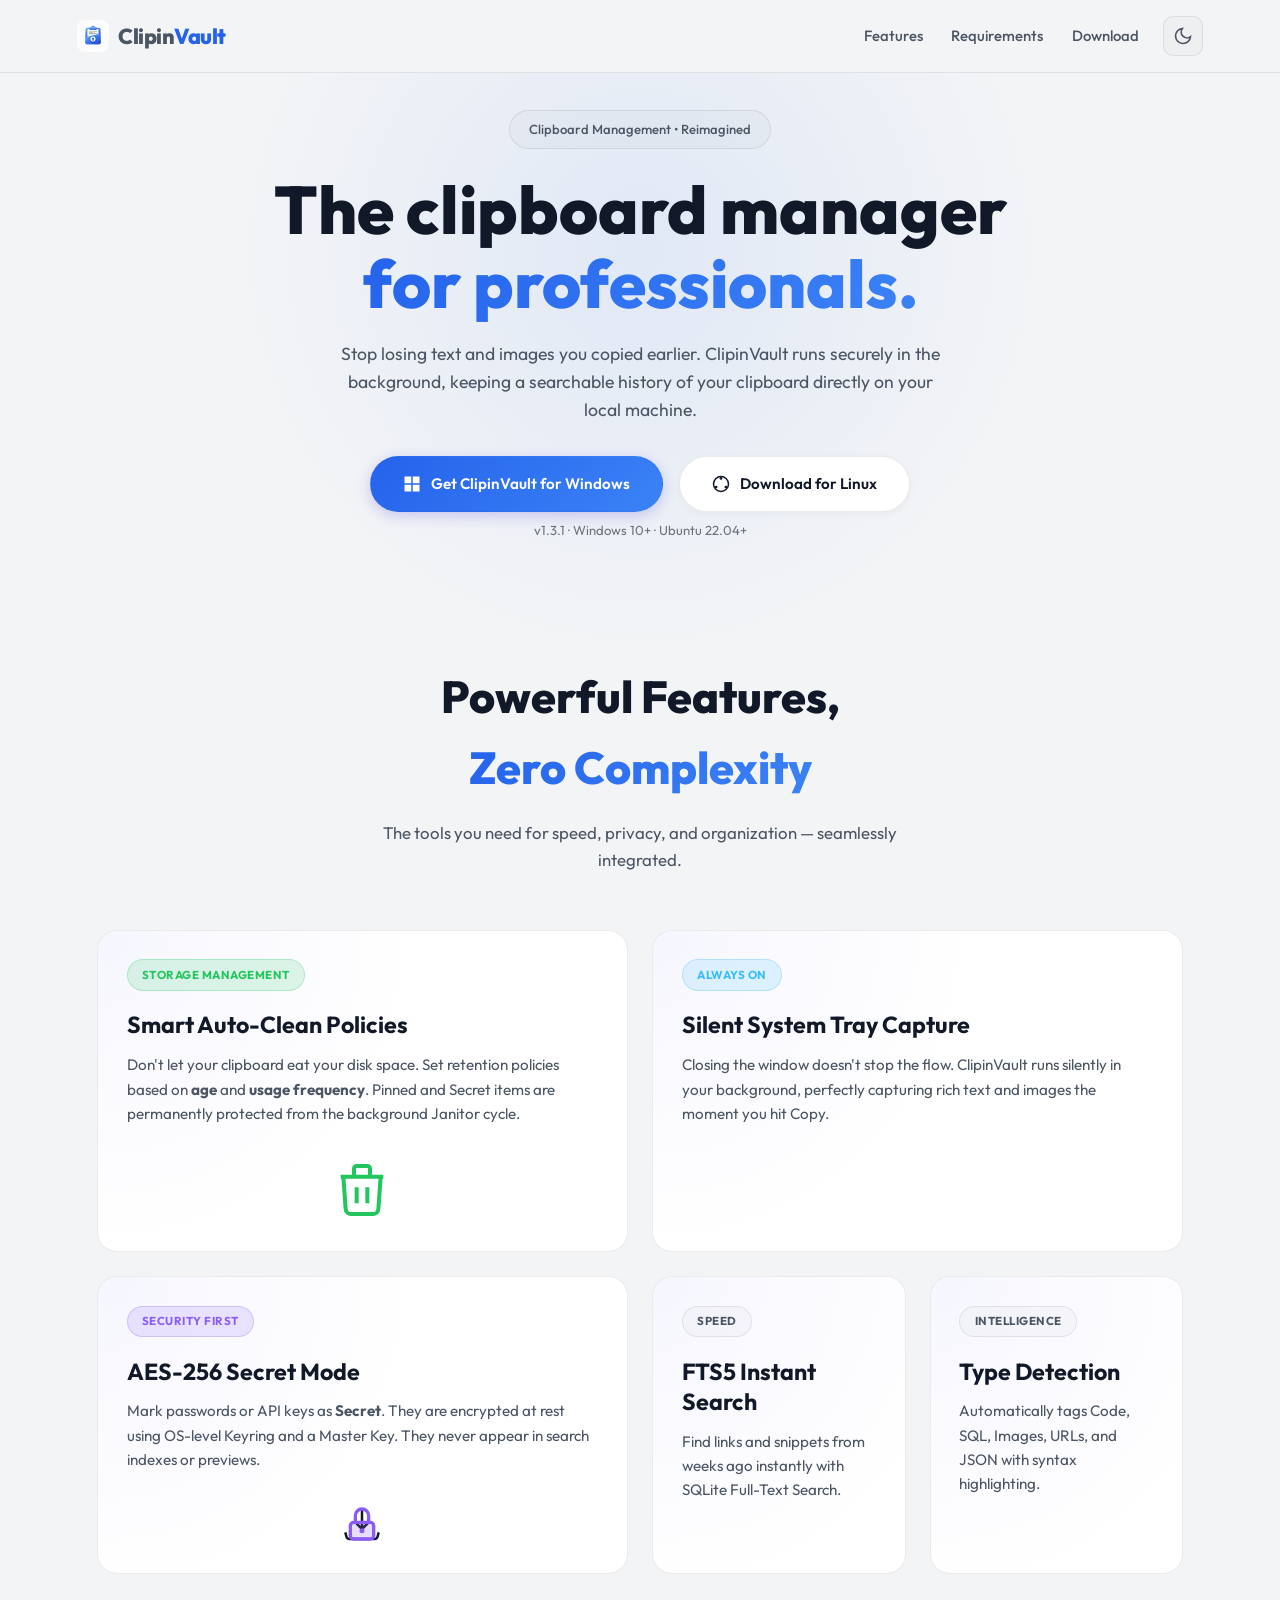
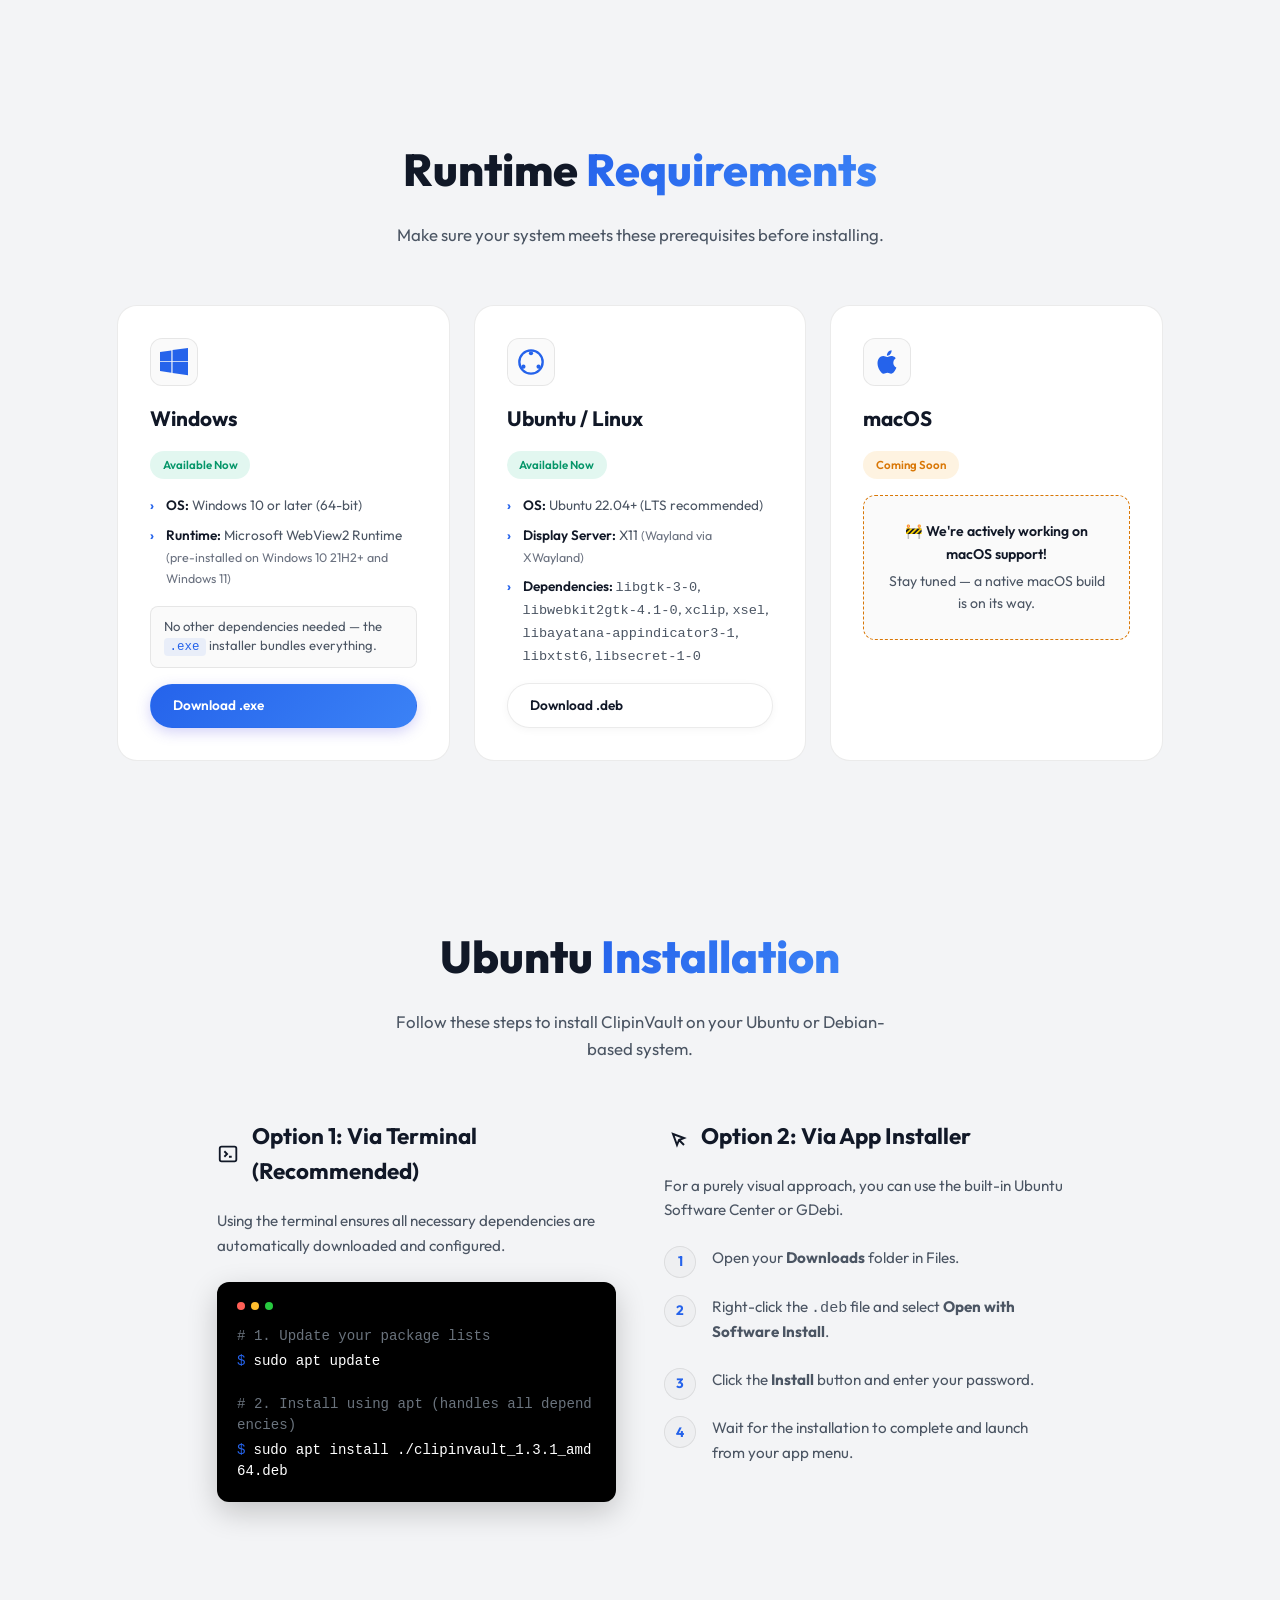
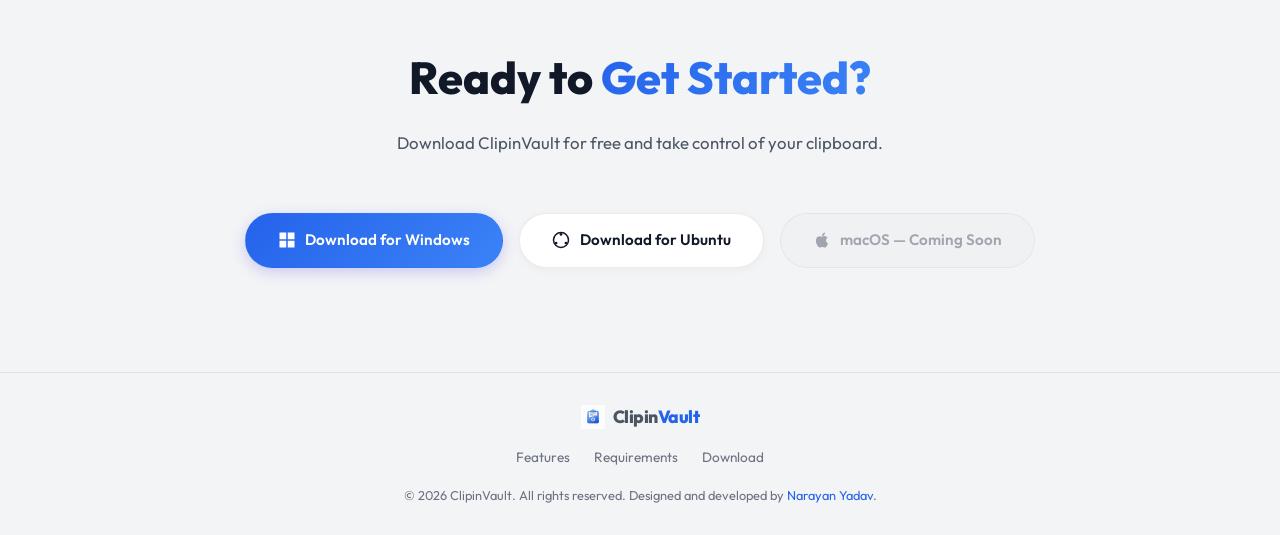
==== index.html @ 30685b7d "version 1.3.1 release" ====
<!doctype html>
<html lang="en" data-theme="dark">
  <head>
    <meta charset="UTF-8" />
    <meta name="viewport" content="width=device-width, initial-scale=1.0" />
    <title>
      ClipinVault — Secure & Modern Clipboard Manager for Windows & Linux
    </title>
    <meta
      name="description"
      content="ClipinVault is a secure clipboard manager that automatically captures text, images, and rich content. Available for Windows and Ubuntu Linux. Privacy-first — all data stays on your machine."
    />
    <meta
      name="keywords"
      content="clipboard manager, clipboard history, copy paste manager, Windows clipboard, Linux clipboard, ClipinVault"
    />
    <meta name="author" content="Narayan Yadav" />
    <link rel="canonical" href="https://clipinvault.com/" />
    <!-- Open Graph -->
    <meta property="og:type" content="website" />
    <meta property="og:url" content="https://clipinvault.com/" />
    <meta
      property="og:title"
      content="ClipinVault — Secure & Modern Clipboard Manager"
    />
    <meta
      property="og:description"
      content="A privacy-first clipboard manager that captures everything you copy. Smart search, image support, and lightweight design. Download for Windows or Ubuntu."
    />
    <meta
      property="og:image"
      content="https://clipinvault.com/assets/appicon.png?v=2"
    />
    <meta property="og:site_name" content="ClipinVault" />
    <!-- Twitter Card -->
    <meta name="twitter:card" content="summary_large_image" />
    <meta
      name="twitter:title"
      content="ClipinVault — Secure & Modern Clipboard Manager"
    />
    <meta
      name="twitter:description"
      content="A privacy-first clipboard manager that captures everything you copy. Download for Windows or Ubuntu."
    />
    <meta
      name="twitter:image"
      content="https://clipinvault.com/assets/appicon.png?v=2"
    />
    <!-- Structured Data -->
    <script type="application/ld+json">
      {
        "@context": "https://schema.org",
        "@type": "SoftwareApplication",
        "name": "ClipinVault",
        "operatingSystem": ["Windows 10+", "Ubuntu 22.04+"],
        "applicationCategory": "UtilitiesApplication",
        "offers": { "@type": "Offer", "price": "0", "priceCurrency": "USD" },
        "description": "A secure clipboard manager that automatically captures text, images, and rich content.",
        "url": "https://clipinvault.com",
        "author": {
          "@type": "Person",
          "name": "Narayan Yadav",
          "url": "https://github.com/nhyadav"
        }
      }
    </script>
    <link rel="icon" type="image/png" href="assets/appicon.png?v=2" />
    <link
      href="https://fonts.googleapis.com/css2?family=Inter:wght@400;500;600&family=Outfit:wght@600;700;800&display=swap"
      rel="stylesheet"
    />
    <link rel="stylesheet" href="style.css" />
  </head>
  <body>
    <header>
      <nav id="navbar">
        <a href="#" class="logo">
          <img
            src="assets/appicon.png?v=2"
            alt="ClipinVault Logo"
            class="logo-img"
            width="32"
            height="32"
          />
          <span class="logo-text">
            <span class="logo-clipin">Clipin</span><span class="logo-vault">Vault</span>
          </span>
        </a>
        <div class="nav-right">
          <div class="nav-links" id="navLinks">
            <a href="#features">Features</a>
            <a href="#requirements">Requirements</a>
            <a href="#download">Download</a>
          </div>
          <button
            class="theme-toggle"
            id="themeToggle"
            aria-label="Toggle dark/light theme"
          >
            <svg
              class="icon-sun"
              width="20"
              height="20"
              fill="none"
              stroke="currentColor"
              stroke-width="2"
              viewBox="0 0 24 24"
            >
              <circle cx="12" cy="12" r="5" />
              <path
                d="M12 1v2M12 21v2M4.22 4.22l1.42 1.42M18.36 18.36l1.42 1.42M1 12h2M21 12h2M4.22 19.78l1.42-1.42M18.36 5.64l1.42-1.42"
              />
            </svg>
            <svg
              class="icon-moon"
              width="20"
              height="20"
              fill="none"
              stroke="currentColor"
              stroke-width="2"
              viewBox="0 0 24 24"
            >
              <path d="M21 12.79A9 9 0 1111.21 3 7 7 0 0021 12.79z" />
            </svg>
          </button>
          <button class="hamburger" id="hamburger" aria-label="Open menu">
            <span></span><span></span><span></span>
          </button>
        </div>
      </nav>
    </header>

    <main>
      <!-- Hero -->
      <section class="hero" id="hero">
        <div class="hero-badge">Clipboard Management • Reimagined</div>
        <h1>
          The clipboard manager<br /><span class="gradient-text">for professionals.</span>
        </h1>
        <p class="hero-sub">
          Stop losing text and images you copied earlier. ClipinVault runs securely in the background, keeping a searchable history of your clipboard directly on your local machine.
        </p>
        <div class="cta-group">
          <a
            href="downloads/windows/ClipinVaultSetup.exe"
            class="btn btn-primary"
          >
            <svg width="18" height="18" fill="currentColor" viewBox="0 0 24 24">
              <rect x="2" y="2" width="9" height="9"/>
              <rect x="13" y="2" width="9" height="9"/>
              <rect x="2" y="13" width="9" height="9"/>
              <rect x="13" y="13" width="9" height="9"/>
            </svg>
            Get ClipinVault for Windows
          </a>
          <a
            href="downloads/ubuntu/clipinvault_1.3.1_amd64.deb"
            class="btn btn-outline"
            download
          >
            <svg width="18" height="18" fill="currentColor" viewBox="0 0 24 24">
              <circle
                cx="12"
                cy="12"
                r="10"
                fill="none"
                stroke="currentColor"
                stroke-width="2"
              />
              <circle cx="12" cy="4.5" r="1.8" fill="currentColor" />
              <circle cx="5.5" cy="16" r="1.8" fill="currentColor" />
              <circle cx="18.5" cy="16" r="1.8" fill="currentColor" />
            </svg>
            Download for Linux
          </a>
        </div>
        <p class="hero-note">
          v1.3.1 · Windows 10+ · Ubuntu 22.04+
        </p>
      </section>

      <!-- App Demo - GIF will be added here later -->

      <!-- Features Bento Box -->
      <section class="features bento-section" id="features">
        <div class="section-header anim-fade">
          <h2>
            Powerful Features,<br /><span class="gradient-text"
              >Zero Complexity</span
            >
          </h2>
          <p>
            The tools you need for speed, privacy, and organization — seamlessly integrated.
          </p>
        </div>
        
        <div class="bento-grid">
          
          <!-- Large Feature 1: Smart Auto-Clean -->
          <div class="bento-card card-large anim-fade">
            <div class="bento-content">
              <span class="bento-pill pill-green">Storage Management</span>
              <h3>Smart Auto-Clean Policies</h3>
              <p>
                Don't let your clipboard eat your disk space. Set retention policies based on <strong>age</strong> and <strong>usage frequency</strong>. Pinned and Secret items are permanently protected from the background Janitor cycle.
              </p>
            </div>
            <div class="bento-art">
              <svg width="64" height="64" fill="none" stroke="currentColor" stroke-width="1.5" viewBox="0 0 24 24">
                <path d="M19 7l-.867 12.142A2 2 0 0116.138 21H7.862a2 2 0 01-1.995-1.858L5 7m5 4v6m4-6v6m1-10V4a1 1 0 00-1-1h-4a1 1 0 00-1 1v3M4 7h16" stroke="#22c55e"/>
              </svg>
            </div>
          </div>

          <!-- Large Feature 2: System Tray -->
          <div class="bento-card card-large anim-fade">
            <div class="bento-content">
              <span class="bento-pill pill-blue">Always On</span>
              <h3>Silent System Tray Capture</h3>
              <p>
                Closing the window doesn't stop the flow. ClipinVault runs silently in your background, perfectly capturing rich text and images the moment you hit Copy.
              </p>
            </div>
          </div>
          
          <!-- Wide Feature: AES Encryption -->
          <div class="bento-card card-wide anim-fade">
            <div class="bento-content">
              <span class="bento-pill pill-purple">Security First</span>
              <h3>AES-256 Secret Mode</h3>
              <p>
                Mark passwords or API keys as <strong>Secret</strong>. They are encrypted at rest using OS-level Keyring and a Master Key. They never appear in search indexes or previews.
              </p>
            </div>
            <div class="bento-art art-lock">
              <svg width="40" height="40" fill="none" stroke="currentColor" stroke-width="1.5" viewBox="0 0 24 24">
                <path d="M12 15V3m0 12l-4-4m4 4l4-4M2 17l.621 2.485A2 2 0 004.561 21h14.878a2 2 0 001.94-1.515L22 17"/>
                <rect x="5" y="11" width="14" height="10" rx="2" fill="rgba(139, 92, 246, 0.2)" stroke="#8b5cf6" stroke-width="2"/>
                <path d="M8 11V7a4 4 0 018 0v4" stroke="#8b5cf6" stroke-width="2"/>
                <circle cx="12" cy="16" r="1.5" fill="#8b5cf6" stroke="none"/>
              </svg>
            </div>
          </div>

          <!-- Small Feature: FTS5 Search -->
          <div class="bento-card card-small anim-fade">
             <div class="bento-content">
              <span class="bento-pill pill-outline">Speed</span>
              <h3>FTS5 Instant Search</h3>
              <p>Find links and snippets from weeks ago instantly with SQLite Full-Text Search.</p>
            </div>
          </div>

          <!-- Small Feature: Formatting -->
          <div class="bento-card card-small anim-fade">
             <div class="bento-content">
              <span class="bento-pill pill-outline">Intelligence</span>
              <h3>Type Detection</h3>
              <p>Automatically tags Code, SQL, Images, URLs, and JSON with syntax highlighting.</p>
            </div>
          </div>

        </div>
      </section>


      <!-- Requirements -->
      <section class="requirements" id="requirements">
        <div class="section-header anim-fade">
          <h2>Runtime <span class="gradient-text">Requirements</span></h2>
          <p>
            Make sure your system meets these prerequisites before installing.
          </p>
        </div>
        <div class="req-grid">
          <div class="req-card anim-fade">
            <div class="req-icon">
              <svg
                width="28"
                height="28"
                fill="currentColor"
                viewBox="0 0 24 24"
              >
                <path
                  d="M0 3.449L9.75 2.1V11.25H0V3.449zm0 8.551h9.75v9.15L0 19.801V12zm10.749-10.199L24 0v11.25H10.749V1.801zM10.749 12H24v11.25l-13.251-1.8V12z"
                />
              </svg>
            </div>
            <h3>Windows</h3>
            <span class="req-badge available">Available Now</span>
            <ul>
              <li><strong>OS:</strong> Windows 10 or later (64-bit)</li>
              <li><strong>Runtime:</strong> Microsoft WebView2 Runtime <span class="req-note">(pre-installed on Windows 10 21H2+ and Windows 11)</span></li>
            </ul>
            <p class="req-info">No other dependencies needed — the <code>.exe</code> installer bundles everything.</p>
            <a
              href="downloads/windows/ClipinVaultSetup.exe"
              class="btn btn-primary btn-sm"
              >Download .exe</a
            >
          </div>
          <div class="req-card anim-fade">
            <div class="req-icon">
              <svg
                width="28"
                height="28"
                fill="currentColor"
                viewBox="0 0 24 24"
              >
                <circle
                  cx="12"
                  cy="12"
                  r="10"
                  fill="none"
                  stroke="currentColor"
                  stroke-width="2"
                />
                <circle cx="12" cy="4.5" r="1.8" />
                <circle cx="5.5" cy="16" r="1.8" />
                <circle cx="18.5" cy="16" r="1.8" />
              </svg>
            </div>
            <h3>Ubuntu / Linux</h3>
            <span class="req-badge available">Available Now</span>
            <ul>
              <li><strong>OS:</strong> Ubuntu 22.04+ (LTS recommended)</li>
              <li><strong>Display Server:</strong> X11 <span class="req-note">(Wayland via XWayland)</span></li>
              <li><strong>Dependencies:</strong> <code>libgtk-3-0</code>, <code>libwebkit2gtk-4.1-0</code>, <code>xclip</code>, <code>xsel</code>, <code>libayatana-appindicator3-1</code>, <code>libxtst6</code>, <code>libsecret-1-0</code></li>
            </ul>
            <a
              href="downloads/ubuntu/clipinvault_1.3.1_amd64.deb"
              class="btn btn-outline btn-sm"
              download
              >Download .deb</a
            >
          </div>
          <div class="req-card req-coming anim-fade">
            <div class="req-icon">
              <svg
                width="28"
                height="28"
                fill="currentColor"
                viewBox="0 0 24 24"
              >
                <path
                  d="M18.71 19.5c-.83 1.24-1.71 2.45-3.05 2.47-1.34.03-1.77-.79-3.29-.79-1.53 0-2 .77-3.27.82-1.31.05-2.3-1.32-3.14-2.53C4.25 17 2.94 12.45 4.7 9.39c.87-1.52 2.43-2.48 4.12-2.51 1.28-.02 2.5.87 3.29.87.78 0 2.26-1.07 3.8-.91.65.03 2.47.26 3.64 1.98-.09.06-2.17 1.28-2.15 3.81.03 3.02 2.65 4.03 2.68 4.04-.03.07-.42 1.44-1.38 2.83M13 3.5c.73-.83 1.94-1.46 2.94-1.5.13 1.17-.34 2.35-1.04 3.19-.69.85-1.83 1.51-2.95 1.42-.15-1.15.41-2.35 1.05-3.11z"
                />
              </svg>
            </div>
            <h3>macOS</h3>
            <span class="req-badge coming">Coming Soon</span>
            <div class="coming-msg">
              <p>🚧 We're actively working on macOS support!</p>
              <p>Stay tuned — a native macOS build is on its way.</p>
            </div>
          </div>
        </div>
      </section>

      <!-- Ubuntu Installation Section -->
      <section class="install-guide anim-fade">
        <div class="section-header">
          <h2>Ubuntu <span class="gradient-text">Installation</span></h2>
          <p>Follow these steps to install ClipinVault on your Ubuntu or Debian-based system.</p>
        </div>
        
        <div class="install-container">
          <!-- Method 1: Terminal -->
          <div class="install-method">
            <h3>
              <svg width="24" height="24" fill="none" stroke="currentColor" stroke-width="2" viewBox="0 0 24 24">
                <path d="M8 9l3 3-3 3m5 0h3M5 20h14a2 2 0 002-2V6a2 2 0 00-2-2H5a2 2 0 00-2 2v12a2 2 0 002 2z" />
              </svg>
              Option 1: Via Terminal (Recommended)
            </h3>
            <p>Using the terminal ensures all necessary dependencies are automatically downloaded and configured.</p>
            <div class="terminal-box">
              <div class="terminal-header">
                <div class="terminal-dot t-red"></div>
                <div class="terminal-dot t-yellow"></div>
                <div class="terminal-dot t-green"></div>
              </div>
              <code>
                <span class="comment"># 1. Update your package lists</span>
                <span class="prompt">$</span>sudo apt update<br><br>
                <span class="comment"># 2. Install using apt (handles all dependencies)</span>
                <span class="prompt">$</span>sudo apt install ./clipinvault_1.3.1_amd64.deb
              </code>
            </div>
          </div>

          <!-- Method 2: App Installer -->
          <div class="install-method">
            <h3>
              <svg width="24" height="24" fill="none" stroke="currentColor" stroke-width="2" viewBox="0 0 24 24">
                <path d="M15 15l-2 5L9 9l11 4-5 2zm0 0l5 5" />
              </svg>
              Option 2: Via App Installer
            </h3>
            <p>For a purely visual approach, you can use the built-in Ubuntu Software Center or GDebi.</p>
            <ul class="gui-steps">
              <li>Open your <strong>Downloads</strong> folder in Files.</li>
              <li>Right-click the <code>.deb</code> file and select <strong>Open with Software Install</strong>.</li>
              <li>Click the <strong>Install</strong> button and enter your password.</li>
              <li>Wait for the installation to complete and launch from your app menu.</li>
            </ul>
          </div>
        </div>
      </section>

      <!-- Download CTA -->
      <section class="download-cta" id="download">
        <div class="section-header anim-fade">
          <h2>Ready to <span class="gradient-text">Get Started?</span></h2>
          <p>
            Download ClipinVault for free and take control of your clipboard.
          </p>
        </div>
        <div class="cta-group anim-fade">
          <a
            href="downloads/windows/ClipinVaultSetup.exe"
            class="btn btn-primary"
          >
            <svg width="18" height="18" fill="currentColor" viewBox="0 0 24 24">
              <rect x="2" y="2" width="9" height="9"/>
              <rect x="13" y="2" width="9" height="9"/>
              <rect x="2" y="13" width="9" height="9"/>
              <rect x="13" y="13" width="9" height="9"/>
            </svg>
            Download for Windows
          </a>
          <a
            href="downloads/ubuntu/clipinvault_1.3.1_amd64.deb"
            class="btn btn-outline"
            download
          >
            <svg width="18" height="18" fill="currentColor" viewBox="0 0 24 24">
              <circle
                cx="12"
                cy="12"
                r="10"
                fill="none"
                stroke="currentColor"
                stroke-width="2"
              />
              <circle cx="12" cy="4.5" r="1.8" fill="currentColor" />
              <circle cx="5.5" cy="16" r="1.8" fill="currentColor" />
              <circle cx="18.5" cy="16" r="1.8" fill="currentColor" />
            </svg>
            Download for Ubuntu
          </a>
          <span class="btn btn-disabled" title="macOS support coming soon">
            <svg width="18" height="18" fill="currentColor" viewBox="0 0 24 24">
              <path
                d="M18.71 19.5c-.83 1.24-1.71 2.45-3.05 2.47-1.34.03-1.77-.79-3.29-.79-1.53 0-2 .77-3.27.82-1.31.05-2.3-1.32-3.14-2.53C4.25 17 2.94 12.45 4.7 9.39c.87-1.52 2.43-2.48 4.12-2.51 1.28-.02 2.5.87 3.29.87.78 0 2.26-1.07 3.8-.91.65.03 2.47.26 3.64 1.98-.09.06-2.17 1.28-2.15 3.81.03 3.02 2.65 4.03 2.68 4.04-.03.07-.42 1.44-1.38 2.83M13 3.5c.73-.83 1.94-1.46 2.94-1.5.13 1.17-.34 2.35-1.04 3.19-.69.85-1.83 1.51-2.95 1.42-.15-1.15.41-2.35 1.05-3.11z"
              />
            </svg>
            macOS — Coming Soon
          </span>
        </div>
      </section>
    </main>

    <footer>
      <div class="footer-inner">
        <div class="footer-brand">
          <img
            src="assets/appicon.png?v=2"
            alt="ClipinVault"
            width="24"
            height="24"
          />
          <span class="logo-text" style="font-size: 1.1rem">
            <span class="logo-clipin">Clipin</span><span class="logo-vault">Vault</span>
          </span>
        </div>
        <div class="footer-links">
          <a href="#features">Features</a>
          <a href="#requirements">Requirements</a>
          <a href="#download">Download</a>
        </div>
        <p class="footer-copy">
          &copy; 2026 ClipinVault. All rights reserved. Designed and developed by
          <a href="https://github.com/nhyadav">Narayan Yadav</a>.
        </p>
      </div>
    </footer>

    <script>
      // Theme toggle
      const toggle = document.getElementById("themeToggle");
      const html = document.documentElement;
      const stored = localStorage.getItem("cv-theme");
      if (stored) {
        html.setAttribute("data-theme", stored);
      } else if (window.matchMedia("(prefers-color-scheme: light)").matches) {
        html.setAttribute("data-theme", "light");
      }
      toggle.addEventListener("click", () => {
        const next =
          html.getAttribute("data-theme") === "dark" ? "light" : "dark";
        html.setAttribute("data-theme", next);
        localStorage.setItem("cv-theme", next);
      });

      // Mobile menu
      const hamburger = document.getElementById("hamburger");
      const navLinks = document.getElementById("navLinks");
      hamburger.addEventListener("click", () => {
        navLinks.classList.toggle("open");
        hamburger.classList.toggle("active");
      });
      navLinks.querySelectorAll("a").forEach((a) =>
        a.addEventListener("click", () => {
          navLinks.classList.remove("open");
          hamburger.classList.remove("active");
        }),
      );

      // Scroll animations
      const observer = new IntersectionObserver(
        (entries) => {
          entries.forEach((e) => {
            if (e.isIntersecting) {
              e.target.classList.add("visible");
              observer.unobserve(e.target);
            }
          });
        },
        { threshold: 0.15 },
      );
      document
        .querySelectorAll(".anim-fade")
        .forEach((el) => observer.observe(el));

      // Smooth scroll
      document.querySelectorAll('a[href^="#"]').forEach((a) => {
        a.addEventListener("click", (e) => {
          e.preventDefault();
          const t = document.querySelector(a.getAttribute("href"));
          if (t) t.scrollIntoView({ behavior: "smooth" });
        });
      });
    </script>
  </body>
</html>
---- style.css ----
/* ===== THEME VARIABLES ===== */
[data-theme="dark"] {
  --bg: #111827;
  --bg-card: #1f2937;
  --bg-elevated: #374151;
  --accent: #3b82f6;
  --accent2: #60a5fa;
  --text: #f9fafb;
  --text2: #9ca3af;
  --text3: #6b7280;
  --border: rgba(255, 255, 255, 0.1);
  --border-hover: rgba(255, 255, 255, 0.2);
  --glass: rgba(255, 255, 255, 0.05);
  --shadow: 0 10px 40px rgba(0, 0, 0, 0.4);
  --nav-bg: rgba(17, 24, 39, 0.85);
  --code-bg: rgba(59, 130, 246, 0.15);
  --badge-avail-bg: rgba(52, 211, 153, 0.15);
  --badge-avail-color: #34d399;
  --badge-coming-bg: rgba(251, 191, 36, 0.15);
  --badge-coming-color: #fbbf24;
}
[data-theme="light"] {
  --bg: #f3f4f6;
  --bg-card: #ffffff;
  --bg-elevated: #e5e7eb;
  --accent: #2563eb;
  --accent2: #3b82f6;
  --text: #111827;
  --text2: #4b5563;
  --text3: #6b7280;
  --border: rgba(0, 0, 0, 0.08);
  --border-hover: rgba(0, 0, 0, 0.15);
  --glass: rgba(0, 0, 0, 0.02);
  --shadow: 0 10px 40px rgba(0, 0, 0, 0.06);
  --nav-bg: rgba(243, 244, 246, 0.9);
  --code-bg: rgba(37, 99, 235, 0.08);
  --badge-avail-bg: rgba(16, 185, 129, 0.12);
  --badge-avail-color: #059669;
  --badge-coming-bg: rgba(245, 158, 11, 0.12);
  --badge-coming-color: #d97706;
}

/* ===== RESET & BASE ===== */
*,
*::before,
*::after {
  margin: 0;
  padding: 0;
  box-sizing: border-box;
}
html {
  scroll-behavior: smooth;
}
body {
  font-family: "Outfit", sans-serif;
  background: var(--bg);
  color: var(--text);
  line-height: 1.6;
  overflow-x: hidden;
  -webkit-font-smoothing: antialiased;
  transition:
    background 0.35s,
    color 0.35s;
}
h1,
h2,
h3,
.logo-text {
  font-family: "Outfit", sans-serif;
}
a {
  color: inherit;
  text-decoration: none;
}
img {
  max-width: 100%;
  display: block;
}

.gradient-text {
  background: linear-gradient(135deg, var(--accent), var(--accent2));
  -webkit-background-clip: text;
  background-clip: text;
  -webkit-text-fill-color: transparent;
  font-weight: 800;
}

/* ===== NAV ===== */
nav {
  position: fixed;
  top: 0;
  width: 100%;
  padding: 1rem 6%;
  display: flex;
  justify-content: space-between;
  align-items: center;
  background: var(--nav-bg);
  backdrop-filter: blur(24px);
  -webkit-backdrop-filter: blur(24px);
  z-index: 1000;
  border-bottom: 1px solid var(--border);
  transition: background 0.35s;
}
.logo {
  display: flex;
  align-items: center;
  gap: 0.6rem;
}
.logo-img {
  width: 32px;
  height: 32px;
  border-radius: 8px;
}
.logo-text {
  font-size: 1.35rem;
  font-weight: 800;
  letter-spacing: -0.5px;
}
.logo-clipin {
  color: var(--text2);
}
.logo-vault {
  color: var(--accent);
}
.nav-right {
  display: flex;
  align-items: center;
  gap: 1.5rem;
}
.nav-links {
  display: flex;
  gap: 1.8rem;
}
.nav-links a {
  color: var(--text2);
  font-weight: 500;
  font-size: 0.93rem;
  transition: color 0.25s;
}
.nav-links a:hover {
  color: var(--text);
}

/* Theme toggle */
.theme-toggle {
  background: var(--glass);
  border: 1px solid var(--border);
  border-radius: 10px;
  width: 40px;
  height: 40px;
  display: flex;
  align-items: center;
  justify-content: center;
  cursor: pointer;
  color: var(--text2);
  transition: all 0.25s;
}
.theme-toggle:hover {
  border-color: var(--accent);
  color: var(--accent);
}
[data-theme="dark"] .icon-sun {
  display: block;
}
[data-theme="dark"] .icon-moon {
  display: none;
}
[data-theme="light"] .icon-sun {
  display: none;
}
[data-theme="light"] .icon-moon {
  display: block;
}

/* Hamburger */
.hamburger {
  display: none;
  flex-direction: column;
  gap: 5px;
  background: none;
  border: none;
  cursor: pointer;
  padding: 4px;
}
.hamburger span {
  width: 22px;
  height: 2px;
  background: var(--text2);
  border-radius: 2px;
  transition: all 0.3s;
}
.hamburger.active span:nth-child(1) {
  transform: rotate(45deg) translate(5px, 5px);
}
.hamburger.active span:nth-child(2) {
  opacity: 0;
}
.hamburger.active span:nth-child(3) {
  transform: rotate(-45deg) translate(5px, -5px);
}

/* ===== HERO ===== */
.hero {
  padding: 110px 6% 40px;
  display: flex;
  flex-direction: column;
  align-items: center;
  text-align: center;
  position: relative;
}
.hero::before {
  content: "";
  position: absolute;
  top: -200px;
  left: 50%;
  transform: translateX(-50%);
  width: 900px;
  height: 900px;
  background: radial-gradient(
    circle,
    rgba(59, 130, 246, 0.1) 0%,
    transparent 65%
  );
  pointer-events: none;
  z-index: -1;
}
.hero-badge {
  display: inline-flex;
  align-items: center;
  gap: 0.4rem;
  padding: 0.5rem 1.2rem;
  border-radius: 99px;
  font-size: 0.82rem;
  font-weight: 500;
  background: var(--glass);
  border: 1px solid var(--border);
  color: var(--text2);
  margin-bottom: 1.5rem;
}
.hero h1 {
  font-size: clamp(2.4rem, 5.5vw, 4.2rem);
  font-weight: 800;
  line-height: 1.1;
  margin-bottom: 1.2rem;
  max-width: 800px;
}
.hero-sub {
  font-size: 1.1rem;
  color: var(--text2);
  max-width: 600px;
  margin-bottom: 2rem;
  line-height: 1.6;
}
.hero-note {
  font-size: 0.82rem;
  color: var(--text3);
  margin-top: -1rem;
}
.mac-note {
  color: var(--accent);
}

/* ===== BUTTONS ===== */
.cta-group {
  display: flex;
  flex-wrap: wrap;
  gap: 1rem;
  justify-content: center;
  margin-bottom: 1.5rem;
}
.btn {
  padding: 0.9rem 2rem;
  border-radius: 99px;
  font-weight: 600;
  font-size: 0.95rem;
  display: inline-flex;
  align-items: center;
  gap: 0.6rem;
  transition: all 0.2s cubic-bezier(0.4, 0, 0.2, 1);
  cursor: pointer;
  border: 1px solid transparent;
}
.btn-primary {
  background: linear-gradient(135deg, var(--accent), var(--accent2));
  color: #fff;
  box-shadow: 0 4px 14px 0 rgba(79, 70, 229, 0.25);
}
.btn-primary:hover {
  transform: translateY(-2px);
  box-shadow: 0 6px 20px rgba(79, 70, 229, 0.35);
  opacity: 0.95;
}
.btn-outline {
  border: 1px solid var(--border);
  color: var(--text);
  background: var(--bg-card);
  box-shadow: 0 2px 8px rgba(0, 0, 0, 0.04);
}
.btn-outline:hover {
  border-color: var(--accent);
  background: var(--bg);
  box-shadow: 0 4px 12px rgba(0, 0, 0, 0.08);
}
.btn-disabled {
  border: 1px solid var(--border);
  color: var(--text3);
  background: var(--glass);
  cursor: not-allowed;
  opacity: 0.6;
}
.btn-sm {
  padding: 0.65rem 1.4rem;
  font-size: 0.85rem;
}

/* ===== MOCKUP ===== */
.mockup-container {
  width: 90%;
  max-width: 960px;
  margin: 0 auto 100px;
  background: var(--bg-card);
  border-radius: 20px;
  padding: 12px;
  border: 1px solid var(--border);
  box-shadow: var(--shadow);
  overflow: hidden;
  transition:
    background 0.35s,
    border-color 0.35s;
}
.mockup-header {
  display: flex;
  align-items: center;
  gap: 8px;
  padding: 8px 12px;
  background: var(--glass);
  border-radius: 12px 12px 0 0;
  margin-bottom: 4px;
}
.dot {
  width: 10px;
  height: 10px;
  border-radius: 50%;
}
.red {
  background: #ff5f56;
}
.yellow {
  background: #ffbd2e;
}
.green {
  background: #27c93f;
}
.mockup-title {
  font-size: 0.72rem;
  color: var(--text3);
  margin-left: 8px;
  font-weight: 500;
}
.mockup-content {
  display: grid;
  grid-template-columns: 180px 1fr;
  height: 340px;
  gap: 8px;
}

/* Sidebar */
.sidebar {
  background: var(--glass);
  border-radius: 10px;
  padding: 12px;
  display: flex;
  flex-direction: column;
  gap: 4px;
}
.sb-search {
  display: flex;
  align-items: center;
  gap: 6px;
  padding: 8px 10px;
  border-radius: 8px;
  background: var(--bg-elevated);
  font-size: 0.72rem;
  color: var(--text3);
  margin-bottom: 6px;
  border: 1px solid var(--border);
}
.sb-item {
  display: flex;
  align-items: center;
  gap: 8px;
  padding: 7px 10px;
  border-radius: 8px;
  font-size: 0.75rem;
  color: var(--text2);
  cursor: default;
  transition: background 0.2s;
}
.sb-item.active {
  background: rgba(99, 102, 241, 0.12);
  color: var(--accent);
}
.sb-icon {
  font-size: 0.85rem;
}

/* Main pane */
.main-pane {
  background: var(--glass);
  border-radius: 10px;
  padding: 14px;
  display: flex;
  flex-direction: column;
  gap: 8px;
  overflow: hidden;
}
.clip-item {
  padding: 12px 14px;
  border-radius: 10px;
  background: var(--bg-elevated);
  border: 1px solid var(--border);
  transition: border-color 0.2s;
}
.clip-item:hover {
  border-color: var(--border-hover);
}
.clip-time {
  font-size: 0.65rem;
  color: var(--text3);
  margin-bottom: 4px;
  font-weight: 500;
}
.clip-body {
  font-size: 0.78rem;
  color: var(--text2);
  line-height: 1.5;
}
.clip-link {
  color: var(--accent);
  text-decoration: underline;
}
.clip-code {
  font-family: "Courier New", monospace;
  padding: 4px 8px;
  border-radius: 6px;
  background: var(--code-bg);
  color: var(--accent);
  font-size: 0.72rem;
}

/* ===== SECTIONS SHARED ===== */
.section-header {
  text-align: center;
  margin-bottom: 3.5rem;
}
.section-header h2 {
  font-size: clamp(1.8rem, 3.5vw, 2.8rem);
  font-weight: 800;
  margin-bottom: 1rem;
}
.section-header p {
  color: var(--text2);
  font-size: 1.05rem;
  max-width: 520px;
  margin: 0 auto;
}

/* ===== BENTO FEATURES ===== */
.bento-section {
  padding: 80px 6%;
  max-width: 1240px;
  margin: 0 auto;
}
.bento-grid {
  display: grid;
  grid-template-columns: repeat(4, 1fr);
  grid-template-rows: auto auto auto;
  gap: 1.5rem;
  grid-auto-flow: dense;
}

.bento-card {
  background: var(--bg-card);
  border-radius: 20px;
  border: 1px solid var(--border);
  padding: 1.8rem;
  display: flex;
  flex-direction: column;
  position: relative;
  overflow: hidden;
  transition: all 0.4s cubic-bezier(0.4, 0, 0.2, 1);
}
.bento-card:hover {
  border-color: var(--accent);
  box-shadow: 0 16px 48px rgba(0, 0, 0, 0.2);
  transform: translateY(-4px);
}
.bento-card::before {
  content: "";
  position: absolute;
  top: 0; left: 0; right: 0; bottom: 0;
  background: radial-gradient(800px circle at top left, rgba(99,102,241,0.06), transparent 40%);
  z-index: 0;
  pointer-events: none;
}

.bento-content {
  position: relative;
  z-index: 1;
  height: 100%;
  display: flex;
  flex-direction: column;
}

.bento-pill {
  display: inline-block;
  align-self: flex-start;
  padding: 0.35rem 0.9rem;
  border-radius: 99px;
  font-size: 0.72rem;
  font-weight: 700;
  text-transform: uppercase;
  letter-spacing: 0.5px;
  background: rgba(99, 102, 241, 0.15);
  color: var(--accent);
  margin-bottom: 1.2rem;
  border: 1px solid rgba(99, 102, 241, 0.25);
}
.pill-purple { background: rgba(139, 92, 246, 0.15); color: #8b5cf6; border-color: rgba(139, 92, 246, 0.25); }
.pill-green { background: rgba(34, 197, 94, 0.15); color: #22c55e; border-color: rgba(34, 197, 94, 0.25); }
.pill-blue { background: rgba(56, 189, 248, 0.15); color: #38bdf8; border-color: rgba(56, 189, 248, 0.25); }
.pill-outline { background: var(--glass); color: var(--text2); border-color: var(--border); }

.bento-card h3 {
  font-size: 1.45rem;
  margin-bottom: 0.8rem;
  color: var(--text);
  line-height: 1.3;
}
.bento-card p {
  color: var(--text2);
  font-size: 0.95rem;
  line-height: 1.6;
}

/* Sizing Blocks */
.card-large {
  grid-column: span 2;
  grid-row: span 2;
}
.card-tall {
  grid-column: span 1;
  grid-row: span 2;
}
.card-wide {
  grid-column: span 2;
  grid-row: span 1;
}
.card-small {
  grid-column: span 1;
  grid-row: span 1;
}

/* Custom Art */
.bento-art {
  position: relative;
  z-index: 1;
  flex-grow: 1;
  display: flex;
  align-items: center;
  justify-content: center;
  margin-top: 2rem;
}
.art-badge {
  background: var(--bg-elevated);
  padding: 0.8rem 1.2rem;
  border-radius: 12px;
  border: 1px solid var(--border);
  box-shadow: 0 10px 30px rgba(0,0,0,0.3);
  display: flex;
  align-items: center;
  gap: 10px;
  font-weight: 600;
  color: var(--accent);
  animation: floatApp 4s ease-in-out infinite;
}
@keyframes floatApp {
  0% { transform: translateY(0px) rotate(-2deg); }
  50% { transform: translateY(-10px) rotate(2deg); }
  100% { transform: translateY(0px) rotate(-2deg); }
}

/* Responsive Bento */
@media (max-width: 1024px) {
  .bento-grid {
    grid-template-columns: repeat(2, 1fr);
  }
  .card-large, .card-wide {
    grid-column: span 2;
  }
  .card-tall {
    grid-column: span 1;
    grid-row: span 1;
  }
}
@media (max-width: 600px) {
  .bento-grid {
    grid-template-columns: 1fr;
  }
  .card-large, .card-wide, .card-tall, .card-small {
    grid-column: span 1;
    grid-row: auto;
  }
}

/* ===== REQUIREMENTS ===== */
.requirements {
  padding: 80px 6%;
  max-width: 1200px;
  margin: 0 auto;
}
.req-grid {
  display: grid;
  grid-template-columns: repeat(auto-fit, minmax(280px, 1fr));
  gap: 1.5rem;
}
.req-card {
  background: var(--bg-card);
  padding: 2rem;
  border-radius: 20px;
  border: 1px solid var(--border);
  display: flex;
  flex-direction: column;
  gap: 1rem;
  transition: all 0.3s ease;
}
.req-card:hover {
  border-color: var(--accent);
  transform: translateY(-3px);
}
.req-icon {
  width: 48px;
  height: 48px;
  background: var(--glass);
  border-radius: 12px;
  display: flex;
  align-items: center;
  justify-content: center;
  color: var(--accent);
  border: 1px solid var(--border);
}
.req-card h3 {
  font-size: 1.3rem;
  font-weight: 700;
}
.req-badge {
  display: inline-block;
  padding: 0.3rem 0.8rem;
  border-radius: 99px;
  font-size: 0.72rem;
  font-weight: 600;
  width: fit-content;
}
.req-badge.available {
  background: var(--badge-avail-bg);
  color: var(--badge-avail-color);
}
.req-badge.coming {
  background: var(--badge-coming-bg);
  color: var(--badge-coming-color);
}
.req-card ul {
  list-style: none;
  display: flex;
  flex-direction: column;
  gap: 0.5rem;
}
.req-card li {
  font-size: 0.85rem;
  color: var(--text2);
  padding-left: 1rem;
  position: relative;
}
.req-card li::before {
  content: "›";
  position: absolute;
  left: 0;
  color: var(--accent);
  font-weight: 700;
}
.req-card li strong {
  color: var(--text);
  font-weight: 600;
}
.coming-msg {
  padding: 1.5rem;
  border-radius: 12px;
  background: var(--glass);
  border: 1px dashed var(--badge-coming-color);
  text-align: center;
}
.coming-msg p {
  font-size: 0.88rem;
  color: var(--text2);
  line-height: 1.6;
}
.coming-msg p:first-child {
  font-weight: 600;
  color: var(--text);
  margin-bottom: 0.3rem;
}

/* Req extras */
.req-note {
  font-weight: 400;
  color: var(--text3);
  font-size: 0.78rem;
}
.req-info {
  font-size: 0.82rem;
  color: var(--text2);
  line-height: 1.5;
  padding: 0.6rem 0.8rem;
  background: var(--glass);
  border-radius: 8px;
  border: 1px solid var(--border);
}
.req-info code,
.req-dep-title code {
  background: var(--code-bg);
  color: var(--accent);
  padding: 2px 6px;
  border-radius: 4px;
  font-size: 0.78rem;
  font-family: "Courier New", monospace;
}
.req-dep-title {
  font-size: 0.88rem;
  font-weight: 600;
  color: var(--text);
  margin-bottom: 0.4rem;
}
.dep-table {
  display: flex;
  flex-direction: column;
  gap: 0;
  border: 1px solid var(--border);
  border-radius: 10px;
  overflow: hidden;
  margin-bottom: 0.6rem;
}
.dep-row {
  display: grid;
  grid-template-columns: 1fr 1fr;
  padding: 0.5rem 0.8rem;
  font-size: 0.78rem;
  border-bottom: 1px solid var(--border);
  transition: background 0.2s;
}
.dep-row:last-child {
  border-bottom: none;
}
.dep-row:hover:not(.dep-header) {
  background: var(--glass);
}
.dep-header {
  background: var(--bg-elevated);
  font-weight: 600;
  color: var(--text);
  font-size: 0.75rem;
  text-transform: uppercase;
  letter-spacing: 0.5px;
}
.dep-row code {
  background: var(--code-bg);
  color: var(--accent);
  padding: 1px 5px;
  border-radius: 4px;
  font-family: "Courier New", monospace;
  font-size: 0.75rem;
}
.dep-row span {
  color: var(--text2);
}

/* ===== INSTALLATION GUIDE ===== */
.install-guide {
  padding: 80px 6%;
  max-width: 1000px;
  margin: 0 auto;
}
.install-container {
  display: grid;
  grid-template-columns: 1fr 1fr;
  gap: 3rem;
  margin-top: 3rem;
}
.install-method h3 {
  display: flex;
  align-items: center;
  gap: 0.8rem;
  font-size: 1.4rem;
  margin-bottom: 1.2rem;
}
.install-method p {
  font-size: 0.95rem;
  color: var(--text2);
  margin-bottom: 1.5rem;
}
.terminal-box {
  background: #000;
  border-radius: 12px;
  padding: 1.2rem;
  font-family: "Courier New", monospace;
  position: relative;
  border: 1px solid var(--border);
  box-shadow: 0 10px 30px rgba(0, 0, 0, 0.2);
}
.terminal-header {
  display: flex;
  gap: 6px;
  margin-bottom: 1rem;
}
.terminal-dot {
  width: 8px;
  height: 8px;
  border-radius: 50%;
}
.t-red {
  background: #ff5f56;
}
.t-yellow {
  background: #ffbd2e;
}
.t-green {
  background: #27c93f;
}

.terminal-box code {
  color: #fff;
  font-size: 0.88rem;
  line-height: 1.5;
  display: block;
  word-break: break-all;
}
.terminal-box code .prompt {
  color: var(--accent);
  margin-right: 8px;
  user-select: none;
}
.terminal-box code .comment {
  color: #6a737d;
  display: block;
  margin-bottom: 4px;
}

.gui-steps {
  list-style: none;
  counter-reset: step;
}
.gui-steps li {
  position: relative;
  padding-left: 3rem;
  margin-bottom: 1.5rem;
  font-size: 0.95rem;
  color: var(--text2);
}
.gui-steps li::before {
  counter-increment: step;
  content: counter(step);
  position: absolute;
  left: 0;
  top: 0;
  width: 2rem;
  height: 2rem;
  background: var(--glass);
  border: 1px solid var(--border);
  border-radius: 50%;
  display: flex;
  align-items: center;
  justify-content: center;
  font-weight: 700;
  color: var(--accent);
  font-size: 0.85rem;
}

@media (max-width: 900px) {
  .install-container {
    grid-template-columns: 1fr;
    gap: 2rem;
  }
}

/* ===== DOWNLOAD CTA ===== */
.download-cta {
  padding: 60px 6% 80px;
  text-align: center;
}

/* ===== FOOTER ===== */
footer {
  border-top: 1px solid var(--border);
  padding: 30px 6%;
  transition: border-color 0.35s;
}
.footer-inner {
  max-width: 1200px;
  margin: 0 auto;
  display: flex;
  flex-direction: column;
  align-items: center;
  gap: 1rem;
}
.footer-brand {
  display: flex;
  align-items: center;
  gap: 0.5rem;
}
.footer-links {
  display: flex;
  gap: 1.5rem;
}
.footer-links a {
  font-size: 0.85rem;
  color: var(--text3);
  transition: color 0.25s;
}
.footer-links a:hover {
  color: var(--accent);
}
.footer-copy {
  font-size: 0.8rem;
  color: var(--text3);
}
.footer-copy a {
  color: var(--accent);
  transition: color 0.25s;
}
.footer-copy a:hover {
  text-decoration: underline;
}

/* ===== ANIMATIONS ===== */
.anim-fade {
  opacity: 0;
  transform: translateY(30px);
  transition:
    opacity 0.7s ease,
    transform 0.7s ease;
}
.anim-fade.visible {
  opacity: 1;
  transform: translateY(0);
}

/* ===== RESPONSIVE ===== */
@media (max-width: 768px) {
  nav {
    padding: 1rem 5%;
  }
  .nav-links {
    position: fixed;
    top: 60px;
    right: -100%;
    width: 70%;
    height: calc(100vh - 60px);
    flex-direction: column;
    background: var(--bg);
    padding: 2rem;
    gap: 1.5rem;
    transition: right 0.35s;
    border-left: 1px solid var(--border);
    box-shadow: -10px 0 30px rgba(0, 0, 0, 0.2);
  }
  .nav-links.open {
    right: 0;
  }
  .hamburger {
    display: flex;
  }
  .hero {
    padding: 120px 5% 40px;
  }
  .hero h1 {
    font-size: 2.2rem;
  }
  .cta-group {
    flex-direction: column;
    width: 100%;
  }
  .btn {
    width: 100%;
    justify-content: center;
  }
  .mockup-container {
    width: 95%;
    margin-bottom: 60px;
  }
  .mockup-content {
    grid-template-columns: 1fr;
    height: auto;
  }
  .sidebar {
    display: none;
  }
  .main-pane {
    height: 260px;
  }
  .features,
  .requirements {
    padding: 60px 5%;
  }
  .features-grid,
  .req-grid {
    grid-template-columns: 1fr;
  }
  .section-header h2 {
    font-size: 1.8rem;
  }
}
@media (min-width: 769px) and (max-width: 1024px) {
  nav {
    padding: 1rem 4%;
  }
  .hero {
    padding: 140px 4% 60px;
  }
  .features,
  .requirements {
    padding: 80px 4%;
  }
  .features-grid,
  .req-grid {
    grid-template-columns: repeat(2, 1fr);
  }
}
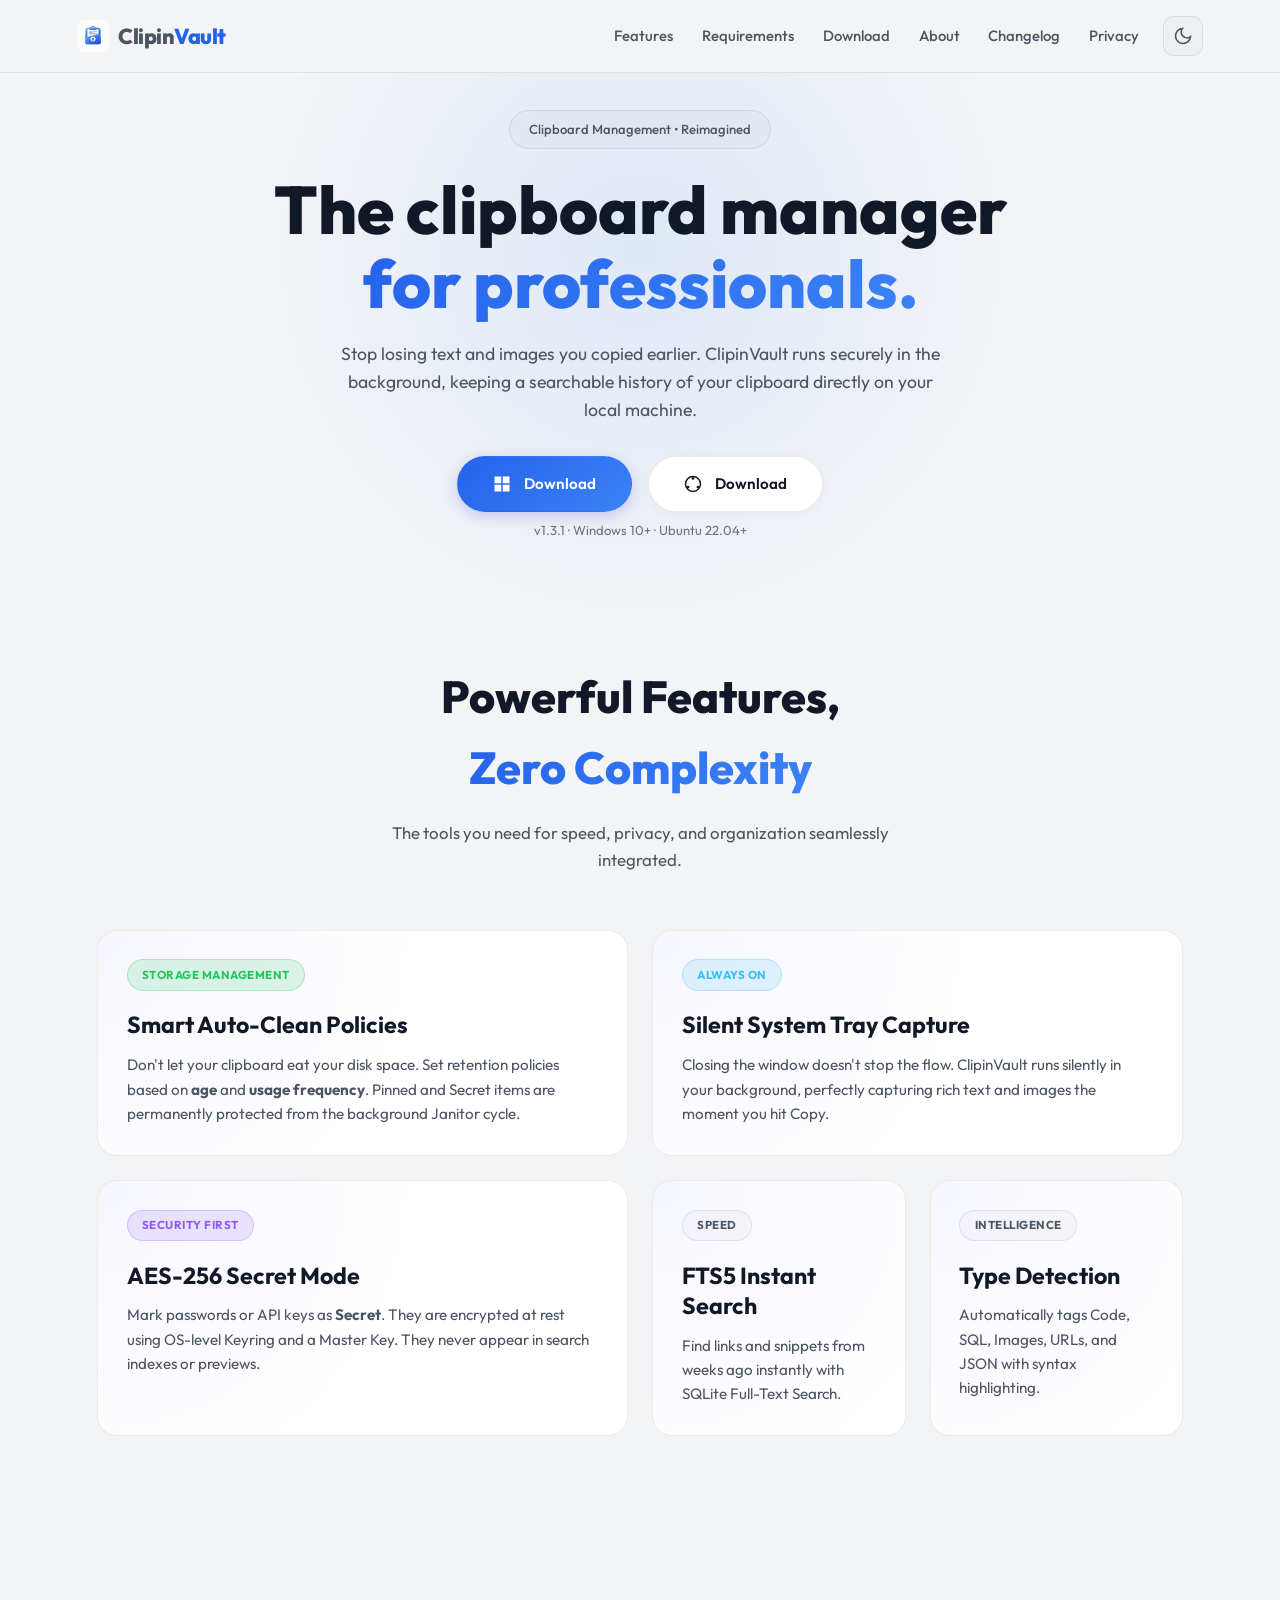
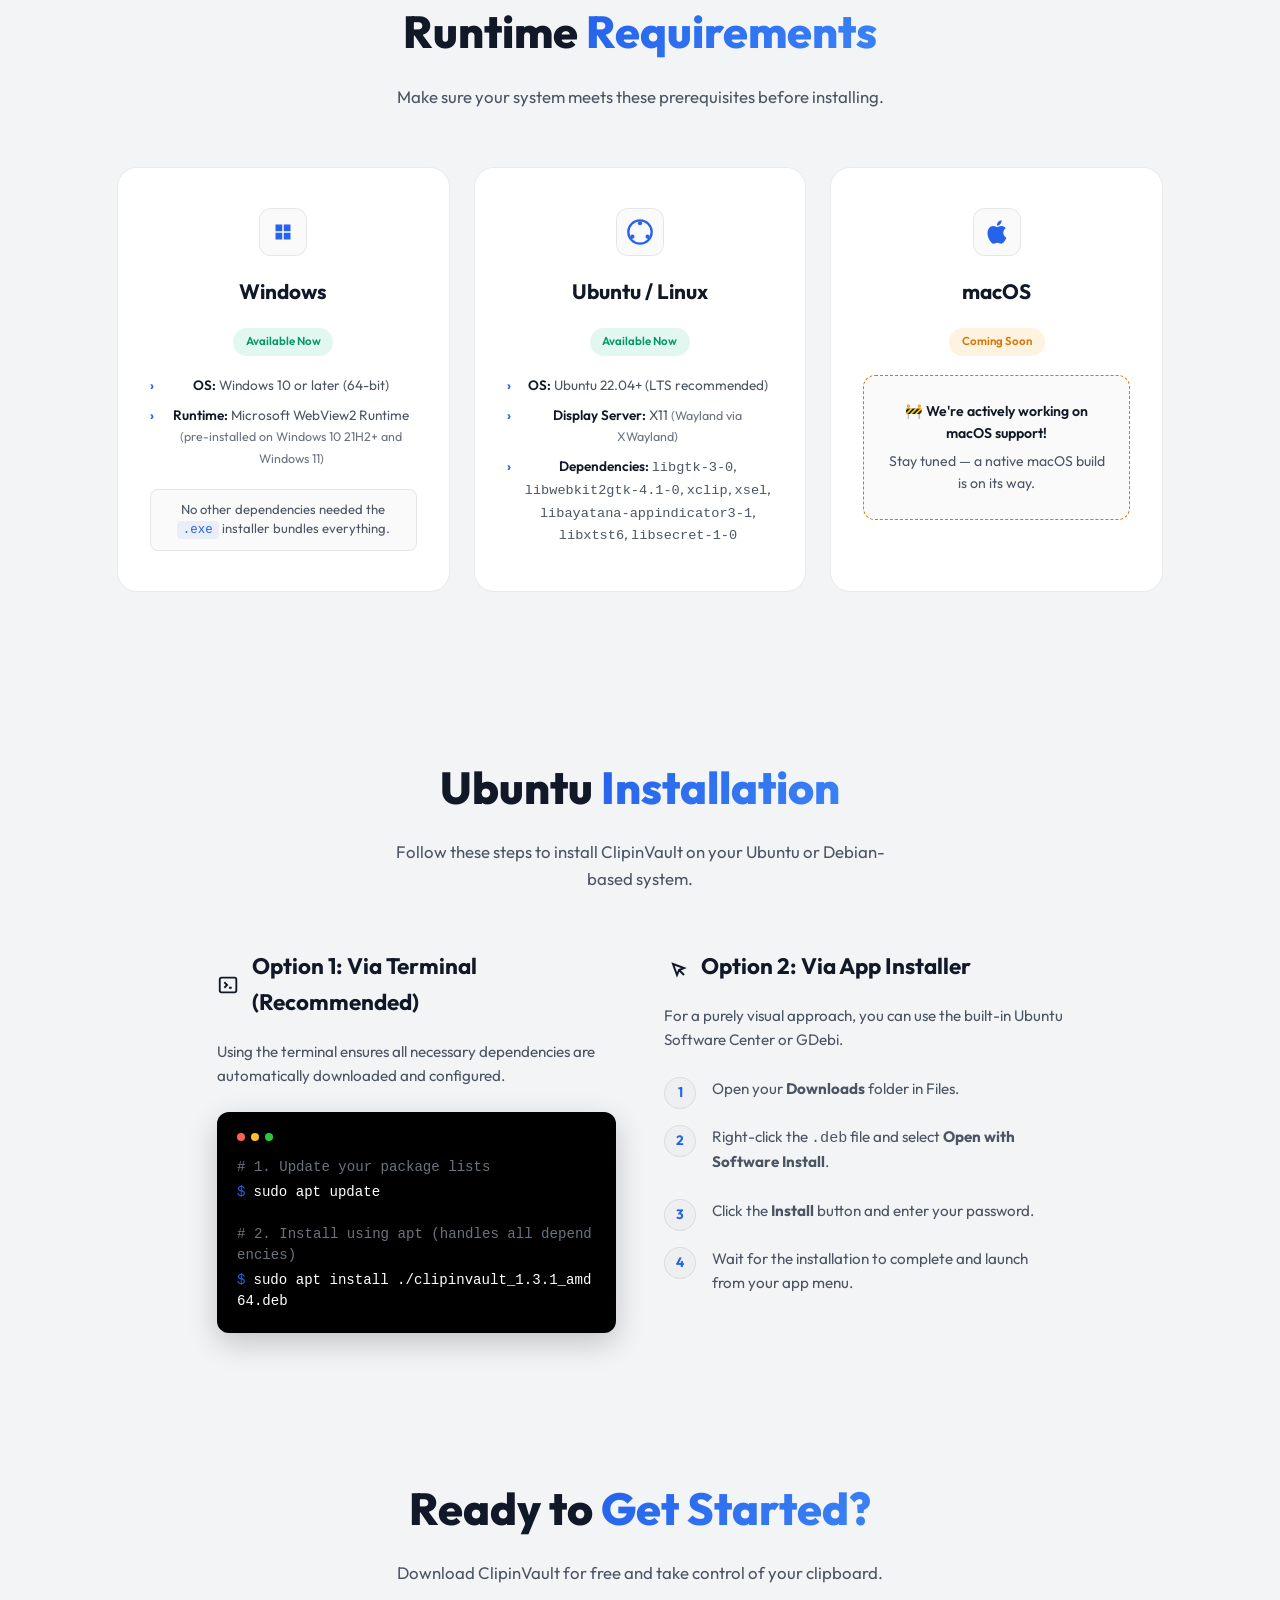
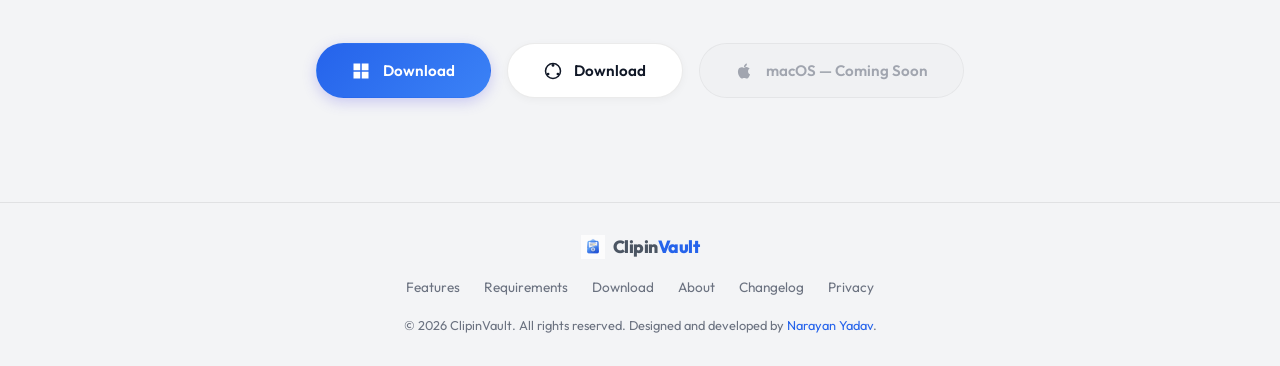
==== commit fb21bbf3: "added the about,privacy page" ====
--- a/index.html
+++ b/index.html
@@ -4,7 +4,7 @@
     <meta charset="UTF-8" />
     <meta name="viewport" content="width=device-width, initial-scale=1.0" />
     <title>
-      ClipinVault — Secure & Modern Clipboard Manager for Windows & Linux
+      ClipinVault Secure & Modern Clipboard Manager for Windows & Linux
     </title>
     <meta
       name="description"
@@ -14,6 +14,7 @@
       name="keywords"
       content="clipboard manager, clipboard history, copy paste manager, Windows clipboard, Linux clipboard, ClipinVault"
     />
+    <meta name="robots" content="index, follow" />
     <meta name="author" content="Narayan Yadav" />
     <link rel="canonical" href="https://clipinvault.com/" />
     <!-- Open Graph -->
@@ -29,7 +30,7 @@
     />
     <meta
       property="og:image"
-      content="https://clipinvault.com/assets/appicon.png?v=2"
+      content="https://clipinvault.com/assets/og-preview.png"
     />
     <meta property="og:site_name" content="ClipinVault" />
     <!-- Twitter Card -->
@@ -44,7 +45,7 @@
     />
     <meta
       name="twitter:image"
-      content="https://clipinvault.com/assets/appicon.png?v=2"
+      content="https://clipinvault.com/assets/og-preview.png"
     />
     <!-- Structured Data -->
     <script type="application/ld+json">
@@ -55,6 +56,7 @@
         "operatingSystem": ["Windows 10+", "Ubuntu 22.04+"],
         "applicationCategory": "UtilitiesApplication",
         "offers": { "@type": "Offer", "price": "0", "priceCurrency": "USD" },
+        "softwareVersion": "1.3.1",
         "description": "A secure clipboard manager that automatically captures text, images, and rich content.",
         "url": "https://clipinvault.com",
         "author": {
@@ -83,7 +85,8 @@
             height="32"
           />
           <span class="logo-text">
-            <span class="logo-clipin">Clipin</span><span class="logo-vault">Vault</span>
+            <span class="logo-clipin">Clipin</span
+            ><span class="logo-vault">Vault</span>
           </span>
         </a>
         <div class="nav-right">
@@ -91,6 +94,9 @@
             <a href="#features">Features</a>
             <a href="#requirements">Requirements</a>
             <a href="#download">Download</a>
+            <a href="about/">About</a>
+            <a href="changelog/">Changelog</a>
+            <a href="privacy/">Privacy</a>
           </div>
           <button
             class="theme-toggle"
@@ -135,10 +141,14 @@
       <section class="hero" id="hero">
         <div class="hero-badge">Clipboard Management • Reimagined</div>
         <h1>
-          The clipboard manager<br /><span class="gradient-text">for professionals.</span>
+          The clipboard manager<br /><span class="gradient-text"
+            >for professionals.</span
+          >
         </h1>
         <p class="hero-sub">
-          Stop losing text and images you copied earlier. ClipinVault runs securely in the background, keeping a searchable history of your clipboard directly on your local machine.
+          Stop losing text and images you copied earlier. ClipinVault runs
+          securely in the background, keeping a searchable history of your
+          clipboard directly on your local machine.
         </p>
         <div class="cta-group">
           <a
@@ -146,12 +156,12 @@
             class="btn btn-primary"
           >
             <svg width="18" height="18" fill="currentColor" viewBox="0 0 24 24">
-              <rect x="2" y="2" width="9" height="9"/>
-              <rect x="13" y="2" width="9" height="9"/>
-              <rect x="2" y="13" width="9" height="9"/>
-              <rect x="13" y="13" width="9" height="9"/>
+              <rect x="2" y="2" width="9" height="9" />
+              <rect x="13" y="2" width="9" height="9" />
+              <rect x="2" y="13" width="9" height="9" />
+              <rect x="13" y="13" width="9" height="9" />
             </svg>
-            Get ClipinVault for Windows
+            Download
           </a>
           <a
             href="downloads/ubuntu/clipinvault_1.3.1_amd64.deb"
@@ -171,12 +181,10 @@
               <circle cx="5.5" cy="16" r="1.8" fill="currentColor" />
               <circle cx="18.5" cy="16" r="1.8" fill="currentColor" />
             </svg>
-            Download for Linux
+            Download
           </a>
         </div>
-        <p class="hero-note">
-          v1.3.1 · Windows 10+ · Ubuntu 22.04+
-        </p>
+        <p class="hero-note">v1.3.1 · Windows 10+ · Ubuntu 22.04+</p>
       </section>
 
       <!-- App Demo - GIF will be added here later -->
@@ -190,25 +198,23 @@
             >
           </h2>
           <p>
-            The tools you need for speed, privacy, and organization — seamlessly integrated.
+            The tools you need for speed, privacy, and organization seamlessly
+            integrated.
           </p>
         </div>
-        
+
         <div class="bento-grid">
-          
           <!-- Large Feature 1: Smart Auto-Clean -->
           <div class="bento-card card-large anim-fade">
             <div class="bento-content">
               <span class="bento-pill pill-green">Storage Management</span>
               <h3>Smart Auto-Clean Policies</h3>
               <p>
-                Don't let your clipboard eat your disk space. Set retention policies based on <strong>age</strong> and <strong>usage frequency</strong>. Pinned and Secret items are permanently protected from the background Janitor cycle.
+                Don't let your clipboard eat your disk space. Set retention
+                policies based on <strong>age</strong> and
+                <strong>usage frequency</strong>. Pinned and Secret items are
+                permanently protected from the background Janitor cycle.
               </p>
-            </div>
-            <div class="bento-art">
-              <svg width="64" height="64" fill="none" stroke="currentColor" stroke-width="1.5" viewBox="0 0 24 24">
-                <path d="M19 7l-.867 12.142A2 2 0 0116.138 21H7.862a2 2 0 01-1.995-1.858L5 7m5 4v6m4-6v6m1-10V4a1 1 0 00-1-1h-4a1 1 0 00-1 1v3M4 7h16" stroke="#22c55e"/>
-              </svg>
             </div>
           </div>
 
@@ -218,51 +224,51 @@
               <span class="bento-pill pill-blue">Always On</span>
               <h3>Silent System Tray Capture</h3>
               <p>
-                Closing the window doesn't stop the flow. ClipinVault runs silently in your background, perfectly capturing rich text and images the moment you hit Copy.
+                Closing the window doesn't stop the flow. ClipinVault runs
+                silently in your background, perfectly capturing rich text and
+                images the moment you hit Copy.
               </p>
             </div>
           </div>
-          
+
           <!-- Wide Feature: AES Encryption -->
           <div class="bento-card card-wide anim-fade">
             <div class="bento-content">
               <span class="bento-pill pill-purple">Security First</span>
               <h3>AES-256 Secret Mode</h3>
               <p>
-                Mark passwords or API keys as <strong>Secret</strong>. They are encrypted at rest using OS-level Keyring and a Master Key. They never appear in search indexes or previews.
+                Mark passwords or API keys as <strong>Secret</strong>. They are
+                encrypted at rest using OS-level Keyring and a Master Key. They
+                never appear in search indexes or previews.
               </p>
-            </div>
-            <div class="bento-art art-lock">
-              <svg width="40" height="40" fill="none" stroke="currentColor" stroke-width="1.5" viewBox="0 0 24 24">
-                <path d="M12 15V3m0 12l-4-4m4 4l4-4M2 17l.621 2.485A2 2 0 004.561 21h14.878a2 2 0 001.94-1.515L22 17"/>
-                <rect x="5" y="11" width="14" height="10" rx="2" fill="rgba(139, 92, 246, 0.2)" stroke="#8b5cf6" stroke-width="2"/>
-                <path d="M8 11V7a4 4 0 018 0v4" stroke="#8b5cf6" stroke-width="2"/>
-                <circle cx="12" cy="16" r="1.5" fill="#8b5cf6" stroke="none"/>
-              </svg>
             </div>
           </div>
 
           <!-- Small Feature: FTS5 Search -->
           <div class="bento-card card-small anim-fade">
-             <div class="bento-content">
+            <div class="bento-content">
               <span class="bento-pill pill-outline">Speed</span>
               <h3>FTS5 Instant Search</h3>
-              <p>Find links and snippets from weeks ago instantly with SQLite Full-Text Search.</p>
+              <p>
+                Find links and snippets from weeks ago instantly with SQLite
+                Full-Text Search.
+              </p>
             </div>
           </div>
 
           <!-- Small Feature: Formatting -->
           <div class="bento-card card-small anim-fade">
-             <div class="bento-content">
+            <div class="bento-content">
               <span class="bento-pill pill-outline">Intelligence</span>
               <h3>Type Detection</h3>
-              <p>Automatically tags Code, SQL, Images, URLs, and JSON with syntax highlighting.</p>
-            </div>
-          </div>
-
+              <p>
+                Automatically tags Code, SQL, Images, URLs, and JSON with syntax
+                highlighting.
+              </p>
+            </div>
+          </div>
         </div>
       </section>
-
 
       <!-- Requirements -->
       <section class="requirements" id="requirements">
@@ -275,29 +281,40 @@
         <div class="req-grid">
           <div class="req-card anim-fade">
             <div class="req-icon">
-              <svg
+              <!-- <svg
                 width="28"
                 height="28"
                 fill="currentColor"
                 viewBox="0 0 24 24"
+              > -->
+              <svg
+                width="18"
+                height="18"
+                fill="currentColor"
+                viewBox="0 0 24 24"
               >
-                <path
-                  d="M0 3.449L9.75 2.1V11.25H0V3.449zm0 8.551h9.75v9.15L0 19.801V12zm10.749-10.199L24 0v11.25H10.749V1.801zM10.749 12H24v11.25l-13.251-1.8V12z"
-                />
+                <rect x="2" y="2" width="9" height="9" />
+                <rect x="13" y="2" width="9" height="9" />
+                <rect x="2" y="13" width="9" height="9" />
+                <rect x="13" y="13" width="9" height="9" />
               </svg>
+              <!-- </svg> -->
             </div>
             <h3>Windows</h3>
             <span class="req-badge available">Available Now</span>
             <ul>
               <li><strong>OS:</strong> Windows 10 or later (64-bit)</li>
-              <li><strong>Runtime:</strong> Microsoft WebView2 Runtime <span class="req-note">(pre-installed on Windows 10 21H2+ and Windows 11)</span></li>
+              <li>
+                <strong>Runtime:</strong> Microsoft WebView2 Runtime
+                <span class="req-note"
+                  >(pre-installed on Windows 10 21H2+ and Windows 11)</span
+                >
+              </li>
             </ul>
-            <p class="req-info">No other dependencies needed — the <code>.exe</code> installer bundles everything.</p>
-            <a
-              href="downloads/windows/ClipinVaultSetup.exe"
-              class="btn btn-primary btn-sm"
-              >Download .exe</a
-            >
+            <p class="req-info">
+              No other dependencies needed the <code>.exe</code> installer
+              bundles everything.
+            </p>
           </div>
           <div class="req-card anim-fade">
             <div class="req-icon">
@@ -324,15 +341,17 @@
             <span class="req-badge available">Available Now</span>
             <ul>
               <li><strong>OS:</strong> Ubuntu 22.04+ (LTS recommended)</li>
-              <li><strong>Display Server:</strong> X11 <span class="req-note">(Wayland via XWayland)</span></li>
-              <li><strong>Dependencies:</strong> <code>libgtk-3-0</code>, <code>libwebkit2gtk-4.1-0</code>, <code>xclip</code>, <code>xsel</code>, <code>libayatana-appindicator3-1</code>, <code>libxtst6</code>, <code>libsecret-1-0</code></li>
+              <li>
+                <strong>Display Server:</strong> X11
+                <span class="req-note">(Wayland via XWayland)</span>
+              </li>
+              <li>
+                <strong>Dependencies:</strong> <code>libgtk-3-0</code>,
+                <code>libwebkit2gtk-4.1-0</code>, <code>xclip</code>,
+                <code>xsel</code>, <code>libayatana-appindicator3-1</code>,
+                <code>libxtst6</code>, <code>libsecret-1-0</code>
+              </li>
             </ul>
-            <a
-              href="downloads/ubuntu/clipinvault_1.3.1_amd64.deb"
-              class="btn btn-outline btn-sm"
-              download
-              >Download .deb</a
-            >
           </div>
           <div class="req-card req-coming anim-fade">
             <div class="req-icon">
@@ -361,19 +380,34 @@
       <section class="install-guide anim-fade">
         <div class="section-header">
           <h2>Ubuntu <span class="gradient-text">Installation</span></h2>
-          <p>Follow these steps to install ClipinVault on your Ubuntu or Debian-based system.</p>
-        </div>
-        
+          <p>
+            Follow these steps to install ClipinVault on your Ubuntu or
+            Debian-based system.
+          </p>
+        </div>
+
         <div class="install-container">
           <!-- Method 1: Terminal -->
           <div class="install-method">
             <h3>
-              <svg width="24" height="24" fill="none" stroke="currentColor" stroke-width="2" viewBox="0 0 24 24">
-                <path d="M8 9l3 3-3 3m5 0h3M5 20h14a2 2 0 002-2V6a2 2 0 00-2-2H5a2 2 0 00-2 2v12a2 2 0 002 2z" />
+              <svg
+                width="24"
+                height="24"
+                fill="none"
+                stroke="currentColor"
+                stroke-width="2"
+                viewBox="0 0 24 24"
+              >
+                <path
+                  d="M8 9l3 3-3 3m5 0h3M5 20h14a2 2 0 002-2V6a2 2 0 00-2-2H5a2 2 0 00-2 2v12a2 2 0 002 2z"
+                />
               </svg>
               Option 1: Via Terminal (Recommended)
             </h3>
-            <p>Using the terminal ensures all necessary dependencies are automatically downloaded and configured.</p>
+            <p>
+              Using the terminal ensures all necessary dependencies are
+              automatically downloaded and configured.
+            </p>
             <div class="terminal-box">
               <div class="terminal-header">
                 <div class="terminal-dot t-red"></div>
@@ -382,9 +416,12 @@
               </div>
               <code>
                 <span class="comment"># 1. Update your package lists</span>
-                <span class="prompt">$</span>sudo apt update<br><br>
-                <span class="comment"># 2. Install using apt (handles all dependencies)</span>
-                <span class="prompt">$</span>sudo apt install ./clipinvault_1.3.1_amd64.deb
+                <span class="prompt">$</span>sudo apt update<br /><br />
+                <span class="comment"
+                  ># 2. Install using apt (handles all dependencies)</span
+                >
+                <span class="prompt">$</span>sudo apt install
+                ./clipinvault_1.3.1_amd64.deb
               </code>
             </div>
           </div>
@@ -392,17 +429,36 @@
           <!-- Method 2: App Installer -->
           <div class="install-method">
             <h3>
-              <svg width="24" height="24" fill="none" stroke="currentColor" stroke-width="2" viewBox="0 0 24 24">
+              <svg
+                width="24"
+                height="24"
+                fill="none"
+                stroke="currentColor"
+                stroke-width="2"
+                viewBox="0 0 24 24"
+              >
                 <path d="M15 15l-2 5L9 9l11 4-5 2zm0 0l5 5" />
               </svg>
               Option 2: Via App Installer
             </h3>
-            <p>For a purely visual approach, you can use the built-in Ubuntu Software Center or GDebi.</p>
+            <p>
+              For a purely visual approach, you can use the built-in Ubuntu
+              Software Center or GDebi.
+            </p>
             <ul class="gui-steps">
               <li>Open your <strong>Downloads</strong> folder in Files.</li>
-              <li>Right-click the <code>.deb</code> file and select <strong>Open with Software Install</strong>.</li>
-              <li>Click the <strong>Install</strong> button and enter your password.</li>
-              <li>Wait for the installation to complete and launch from your app menu.</li>
+              <li>
+                Right-click the <code>.deb</code> file and select
+                <strong>Open with Software Install</strong>.
+              </li>
+              <li>
+                Click the <strong>Install</strong> button and enter your
+                password.
+              </li>
+              <li>
+                Wait for the installation to complete and launch from your app
+                menu.
+              </li>
             </ul>
           </div>
         </div>
@@ -422,12 +478,12 @@
             class="btn btn-primary"
           >
             <svg width="18" height="18" fill="currentColor" viewBox="0 0 24 24">
-              <rect x="2" y="2" width="9" height="9"/>
-              <rect x="13" y="2" width="9" height="9"/>
-              <rect x="2" y="13" width="9" height="9"/>
-              <rect x="13" y="13" width="9" height="9"/>
+              <rect x="2" y="2" width="9" height="9" />
+              <rect x="13" y="2" width="9" height="9" />
+              <rect x="2" y="13" width="9" height="9" />
+              <rect x="13" y="13" width="9" height="9" />
             </svg>
-            Download for Windows
+            Download
           </a>
           <a
             href="downloads/ubuntu/clipinvault_1.3.1_amd64.deb"
@@ -447,7 +503,7 @@
               <circle cx="5.5" cy="16" r="1.8" fill="currentColor" />
               <circle cx="18.5" cy="16" r="1.8" fill="currentColor" />
             </svg>
-            Download for Ubuntu
+            Download
           </a>
           <span class="btn btn-disabled" title="macOS support coming soon">
             <svg width="18" height="18" fill="currentColor" viewBox="0 0 24 24">
@@ -471,16 +527,21 @@
             height="24"
           />
           <span class="logo-text" style="font-size: 1.1rem">
-            <span class="logo-clipin">Clipin</span><span class="logo-vault">Vault</span>
+            <span class="logo-clipin">Clipin</span
+            ><span class="logo-vault">Vault</span>
           </span>
         </div>
         <div class="footer-links">
           <a href="#features">Features</a>
           <a href="#requirements">Requirements</a>
           <a href="#download">Download</a>
+          <a href="about/">About</a>
+          <a href="changelog/">Changelog</a>
+          <a href="privacy/">Privacy</a>
         </div>
         <p class="footer-copy">
-          &copy; 2026 ClipinVault. All rights reserved. Designed and developed by
+          &copy; 2026 ClipinVault. All rights reserved. Designed and developed
+          by
           <a href="https://github.com/nhyadav">Narayan Yadav</a>.
         </p>
       </div>
--- a/style.css
+++ b/style.css
@@ -269,13 +269,14 @@
   margin-bottom: 1.5rem;
 }
 .btn {
-  padding: 0.9rem 2rem;
+  padding: 0.9rem 2.2rem;
   border-radius: 99px;
   font-weight: 600;
   font-size: 0.95rem;
   display: inline-flex;
   align-items: center;
-  gap: 0.6rem;
+  justify-content: center;
+  gap: 0.8rem;
   transition: all 0.2s cubic-bezier(0.4, 0, 0.2, 1);
   cursor: pointer;
   border: 1px solid transparent;
@@ -626,12 +627,14 @@
 }
 .req-card {
   background: var(--bg-card);
-  padding: 2rem;
+  padding: 2.5rem 2rem;
   border-radius: 20px;
   border: 1px solid var(--border);
   display: flex;
   flex-direction: column;
-  gap: 1rem;
+  align-items: center;
+  text-align: center;
+  gap: 1.2rem;
   transition: all 0.3s ease;
 }
 .req-card:hover {
@@ -1034,3 +1037,91 @@
     grid-template-columns: repeat(2, 1fr);
   }
 }
+/* ===== SUB-PAGE SHARED STYLES ===== */
+.subpage-hero {
+  padding: 100px 4% 40px;
+  background: radial-gradient(circle at top, rgba(59, 130, 246, 0.05), transparent);
+  text-align: center;
+}
+.subpage-hero h1 {
+  font-size: clamp(2rem, 5vw, 3.5rem);
+  margin-bottom: 0.8rem;
+}
+.content-section {
+  padding: 24px 4% 60px;
+  max-width: 1000px;
+  margin: 0 auto;
+}
+.content-card {
+  background: var(--bg-card);
+  border: 1px solid var(--border);
+  border-radius: 16px;
+  padding: 2rem;
+  box-shadow: var(--shadow);
+}
+.content-card h2 {
+  margin: 2rem 0 1rem;
+  font-size: 1.5rem;
+  color: var(--text);
+}
+.content-card h2:first-child {
+  margin-top: 0;
+}
+.content-card p {
+  color: var(--text2);
+  margin-bottom: 1.5rem;
+  line-height: 1.7;
+}
+.content-card ul {
+  margin-bottom: 1.5rem;
+  padding-left: 1.2rem;
+  color: var(--text2);
+}
+.content-card li {
+  margin-bottom: 0.5rem;
+}
+.last-updated {
+  font-size: 0.85rem;
+  color: var(--text3);
+  margin-bottom: 2rem;
+  display: block;
+}
+
+/* Changelog specific */
+.changelog-item {
+  border-left: 2px solid var(--accent);
+  padding-left: 1.5rem;
+  margin-bottom: 3rem;
+  position: relative;
+}
+.changelog-item::before {
+  content: "";
+  position: absolute;
+  left: -7px;
+  top: 0;
+  width: 12px;
+  height: 12px;
+  border-radius: 50%;
+  background: var(--accent);
+  border: 3px solid var(--bg);
+}
+.version-tag {
+  background: var(--code-bg);
+  color: var(--accent);
+  padding: 0.2rem 0.6rem;
+  border-radius: 6px;
+  font-weight: 700;
+  font-size: 0.85rem;
+  margin-right: 0.5rem;
+}
+.version-date {
+  color: var(--text3);
+  font-size: 0.9rem;
+}
+.changelog-downloads {
+  display: flex;
+  gap: 1rem;
+  margin-top: 1.5rem;
+  flex-wrap: wrap;
+  justify-content: center;
+}
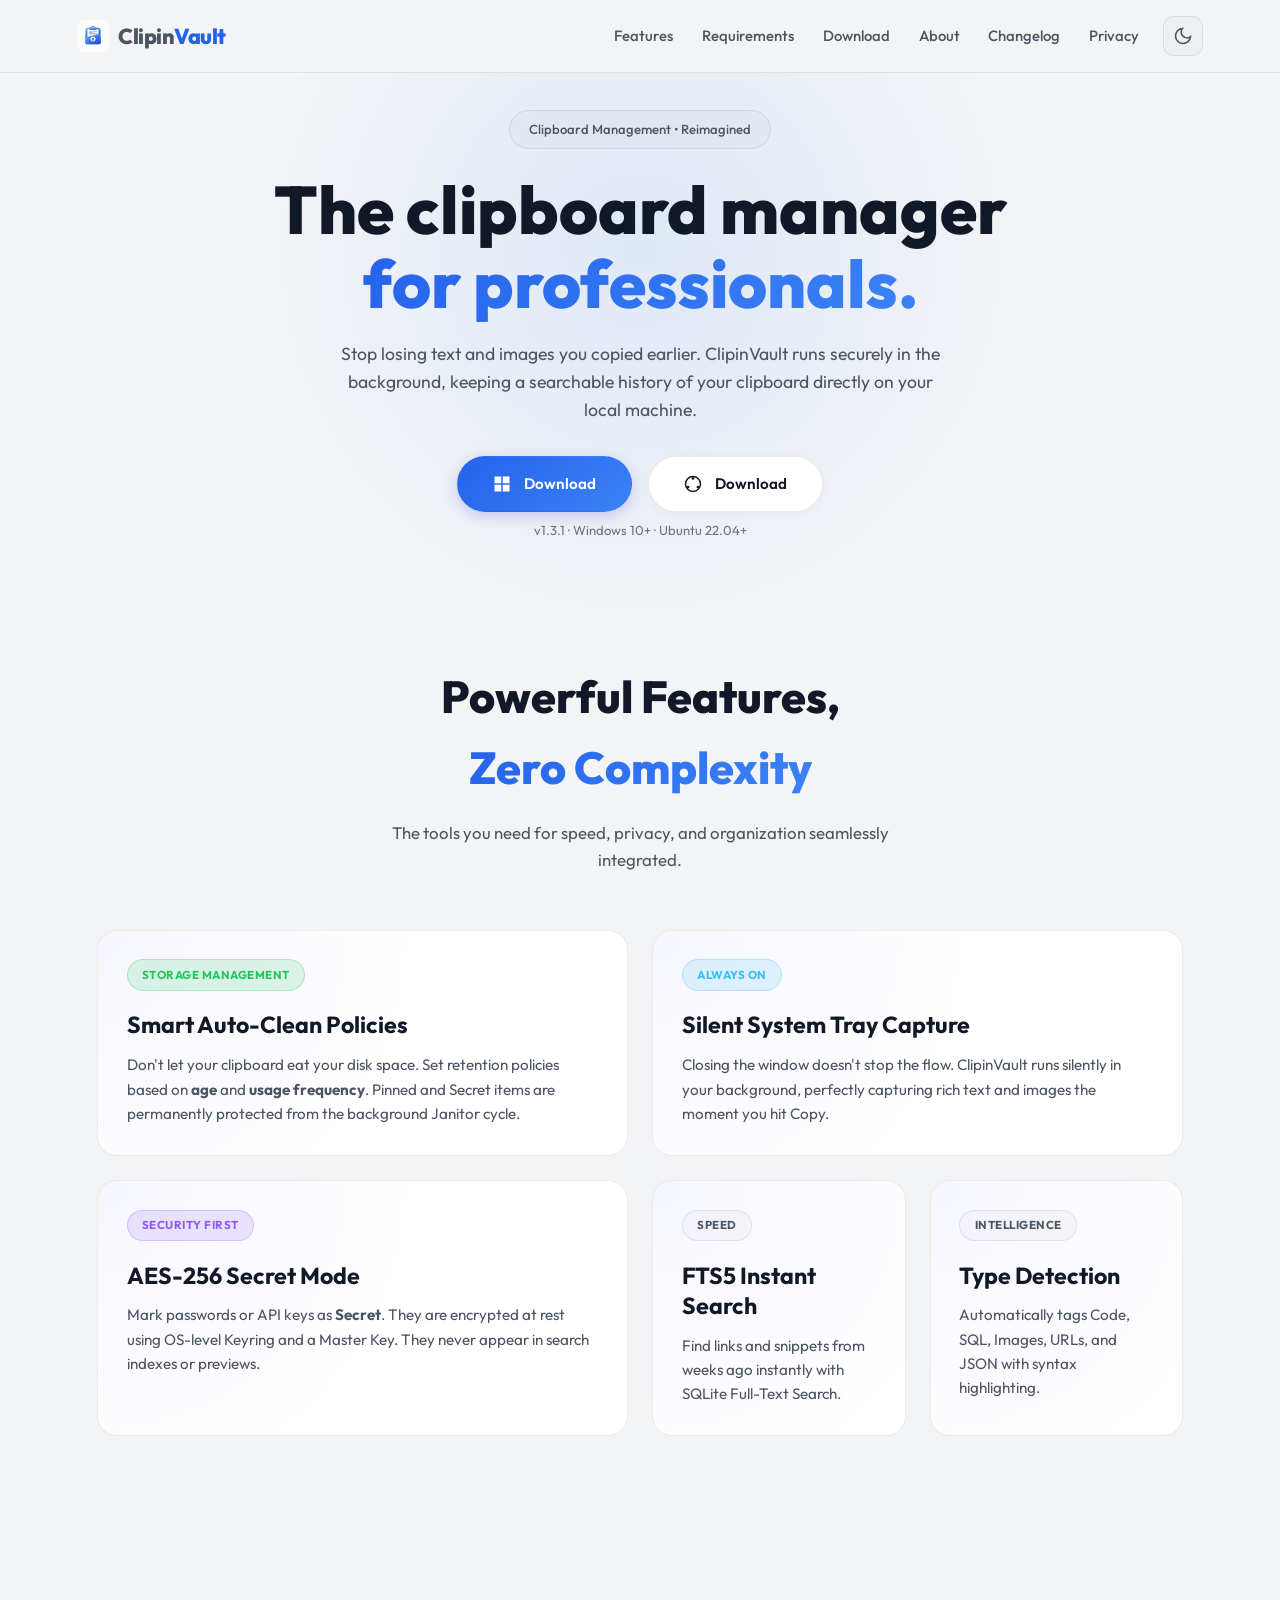
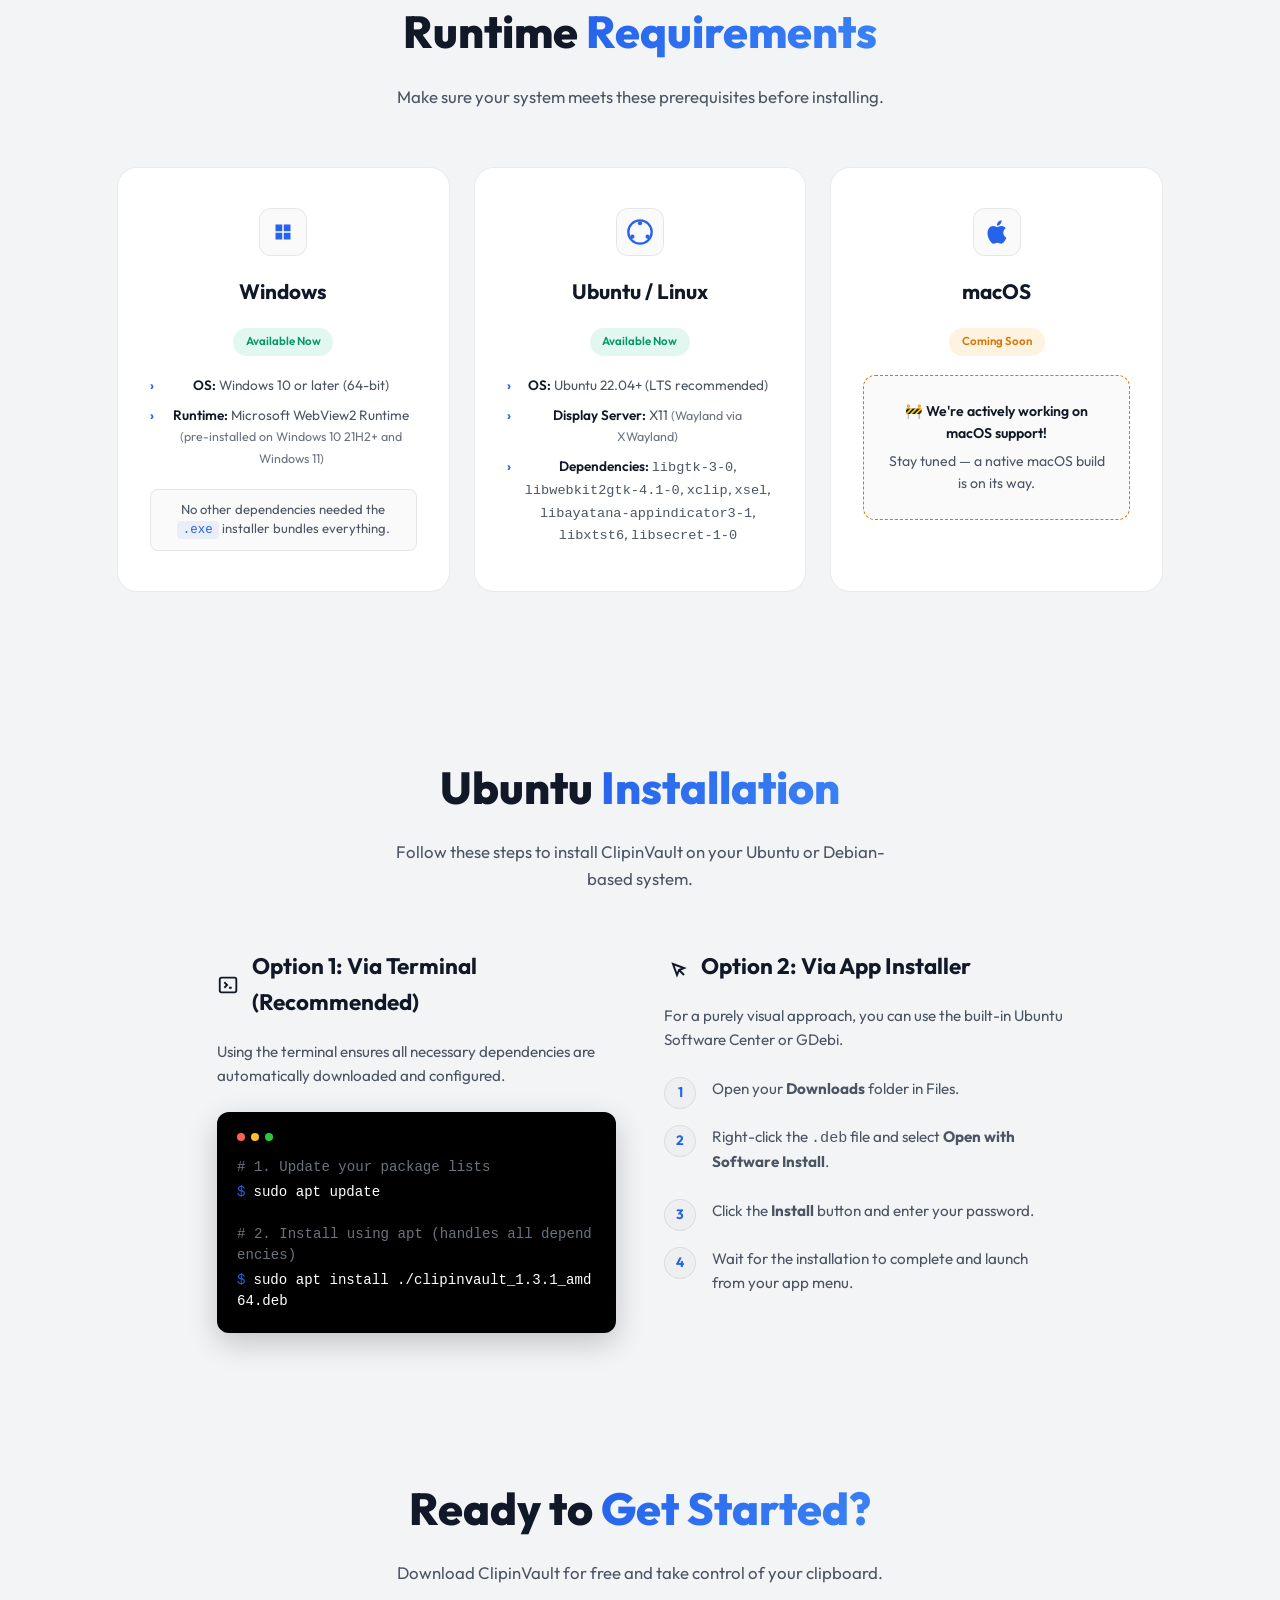
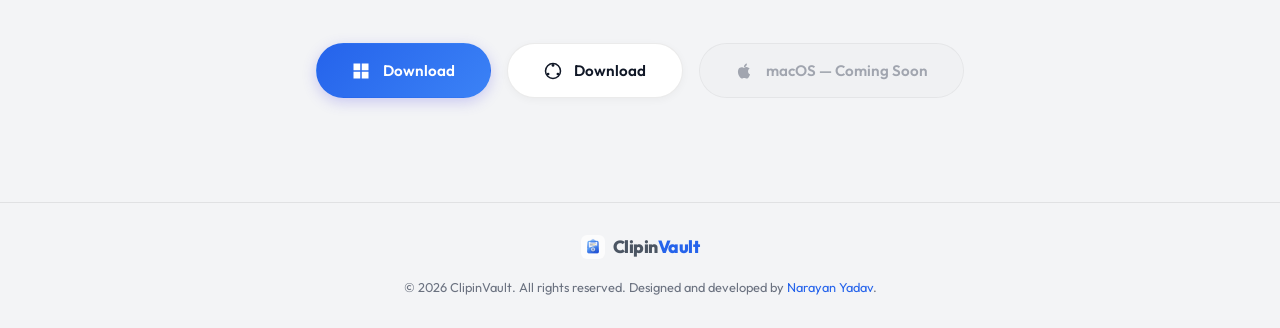
==== commit 33b463f0: "update footer and about,privacy page" ====
--- a/index.html
+++ b/index.html
@@ -531,14 +531,6 @@
             ><span class="logo-vault">Vault</span>
           </span>
         </div>
-        <div class="footer-links">
-          <a href="#features">Features</a>
-          <a href="#requirements">Requirements</a>
-          <a href="#download">Download</a>
-          <a href="about/">About</a>
-          <a href="changelog/">Changelog</a>
-          <a href="privacy/">Privacy</a>
-        </div>
         <p class="footer-copy">
           &copy; 2026 ClipinVault. All rights reserved. Designed and developed
           by
--- a/style.css
+++ b/style.css
@@ -1021,6 +1021,144 @@
     font-size: 1.8rem;
   }
 }
+
+/* ===== PRIVACY PAGE SPECIFIC ===== */
+.privacy-page .about-hero {
+  padding: 140px 6% 60px;
+  text-align: center;
+  background: radial-gradient(circle at top, rgba(59, 130, 246, 0.08), transparent 70%);
+}
+
+.privacy-page .last-updated {
+  display: block;
+  font-size: 0.85rem;
+  color: var(--text3);
+  margin-top: 1.5rem;
+}
+
+.privacy-content {
+  max-width: 800px;
+  margin: 0 auto;
+  padding: 80px 6% 120px;
+  display: flex;
+  flex-direction: column;
+  gap: 6rem;
+}
+
+.privacy-section {
+  display: flex;
+  flex-direction: column;
+}
+
+.privacy-section h2 {
+  font-size: 1.8rem;
+  font-weight: 800;
+  margin-bottom: 1.2rem;
+  color: var(--text);
+  letter-spacing: -0.5px;
+}
+
+.privacy-section p {
+  font-size: 1.1rem;
+  color: var(--text2);
+  line-height: 1.8;
+}
+
+.privacy-section a {
+  color: var(--accent);
+  text-decoration: underline;
+}
+
+/* ===== CHANGELOG PAGE SPECIFIC ===== */
+.changelog-page .about-hero {
+  padding: 140px 6% 60px;
+  text-align: center;
+  background: radial-gradient(circle at top, rgba(59, 130, 246, 0.08), transparent 70%);
+}
+
+.changelog-timeline {
+  max-width: 900px;
+  margin: 0 auto;
+  padding: 80px 6% 120px;
+  display: flex;
+  flex-direction: column;
+  gap: 4rem;
+}
+
+.changelog-item {
+  display: grid;
+  grid-template-columns: 200px 1fr;
+  gap: 3rem;
+  padding-bottom: 4rem;
+  border-bottom: 1px solid var(--border);
+}
+
+.changelog-item:last-child {
+  border-bottom: none;
+}
+
+.changelog-meta {
+  display: flex;
+  flex-direction: column;
+  gap: 0.5rem;
+}
+
+.changelog-meta .version-tag {
+  font-size: 1.1rem;
+  font-weight: 800;
+  color: var(--accent);
+  background: var(--code-bg);
+  padding: 0.4rem 0.8rem;
+  border-radius: 8px;
+  width: fit-content;
+}
+
+.changelog-meta .version-date {
+  font-size: 0.9rem;
+  color: var(--text3);
+  font-weight: 500;
+}
+
+.changelog-content ul {
+  list-style: none;
+  display: flex;
+  flex-direction: column;
+  gap: 1rem;
+}
+
+.changelog-content li {
+  font-size: 1.05rem;
+  color: var(--text2);
+  line-height: 1.6;
+  position: relative;
+  padding-left: 1.5rem;
+}
+
+.changelog-content li::before {
+  content: "";
+  position: absolute;
+  left: 0;
+  top: 0.7rem;
+  width: 6px;
+  height: 6px;
+  background: var(--accent);
+  border-radius: 50%;
+  opacity: 0.6;
+}
+
+.changelog-downloads {
+  margin-top: 2.5rem;
+  display: flex;
+  gap: 1rem;
+  flex-wrap: wrap;
+}
+
+@media (max-width: 800px) {
+  .changelog-item {
+    grid-template-columns: 1fr;
+    gap: 1.5rem;
+  }
+}
 @media (min-width: 769px) and (max-width: 1024px) {
   nav {
     padding: 1rem 4%;
@@ -1037,91 +1175,340 @@
     grid-template-columns: repeat(2, 1fr);
   }
 }
-/* ===== SUB-PAGE SHARED STYLES ===== */
-.subpage-hero {
-  padding: 100px 4% 40px;
-  background: radial-gradient(circle at top, rgba(59, 130, 246, 0.05), transparent);
+
+/* ===== PRIVACY PAGE SPECIFIC ===== */
+.privacy-page .about-hero {
+  padding: 160px 6% 80px;
+  text-align: left;
+  max-width: 1200px;
+  margin: 0 auto;
+}
+
+.privacy-page .hero-badge {
+  margin-left: 0;
+}
+
+.privacy-page .last-updated {
+  display: block;
+  font-size: 0.9rem;
+  color: var(--text3);
+  margin-top: 1.5rem;
+  font-weight: 500;
+}
+
+.privacy-content {
+  max-width: 1200px;
+  margin: 0 auto;
+  padding: 0 6% 120px;
+  display: flex;
+  flex-direction: column;
+  gap: 8rem;
+}
+
+.privacy-section {
+  display: grid;
+  grid-template-columns: 320px 1fr;
+  gap: 4rem;
+  align-items: start;
+}
+
+.section-header-block {
+  position: sticky;
+  top: 120px;
+}
+
+.privacy-section h2 {
+  font-size: 2.2rem;
+  font-weight: 800;
+  margin-top: 0.5rem;
+  color: var(--text);
+  letter-spacing: -1px;
+  line-height: 1.1;
+}
+
+.section-content-block p {
+  font-size: 1.15rem;
+  color: var(--text2);
+  line-height: 1.8;
+  margin-bottom: 2rem;
+}
+
+.section-content-block p:last-child {
+  margin-bottom: 0;
+}
+
+.privacy-section a {
+  color: var(--accent);
+  text-decoration: underline;
+}
+
+/* ===== CHANGELOG PAGE SPECIFIC ===== */
+.changelog-page .about-hero {
+  padding: 160px 6% 80px;
+  text-align: left;
+  max-width: 1200px;
+  margin: 0 auto;
+}
+
+.changelog-timeline {
+  max-width: 1200px;
+  margin: 0 auto;
+  padding: 0 6% 120px;
+  display: flex;
+  flex-direction: column;
+  gap: 6rem;
+}
+
+.changelog-item {
+  display: grid;
+  grid-template-columns: 320px 1fr;
+  gap: 4rem;
+  padding-bottom: 6rem;
+  border-bottom: 1px solid var(--border);
+}
+
+.changelog-item:last-child {
+  border-bottom: none;
+}
+
+.changelog-meta {
+  position: sticky;
+  top: 120px;
+  display: flex;
+  flex-direction: column;
+  gap: 0.8rem;
+}
+
+.changelog-meta .version-tag {
+  font-size: 1.2rem;
+  font-weight: 800;
+  color: var(--accent);
+  background: var(--code-bg);
+  padding: 0.5rem 1rem;
+  border-radius: 12px;
+  width: fit-content;
+}
+
+.changelog-meta .version-date {
+  font-size: 1rem;
+  color: var(--text3);
+  font-weight: 600;
+  letter-spacing: 0.5px;
+}
+
+.changelog-content ul {
+  list-style: none;
+  display: flex;
+  flex-direction: column;
+  gap: 1.5rem;
+}
+
+.changelog-content li {
+  font-size: 1.1rem;
+  color: var(--text2);
+  line-height: 1.7;
+  position: relative;
+  padding-left: 2rem;
+}
+
+.changelog-content li::before {
+  content: "→";
+  position: absolute;
+  left: 0;
+  color: var(--accent);
+  font-weight: bold;
+  opacity: 0.5;
+}
+
+.changelog-downloads {
+  margin-top: 3.5rem;
+  display: flex;
+  gap: 1.5rem;
+  flex-wrap: wrap;
+}
+
+@media (max-width: 900px) {
+  .privacy-section,
+  .changelog-item {
+    grid-template-columns: 1fr;
+    gap: 2rem;
+  }
+  
+  .section-header-block,
+  .changelog-meta {
+    position: static;
+  }
+
+  .privacy-page .about-hero,
+  .changelog-page .about-hero {
+    text-align: center;
+    padding: 120px 6% 60px;
+  }
+
+  .privacy-page .hero-badge {
+    margin-left: auto;
+  }
+}
+
+/* ===== ABOUT PAGE SPECIFIC ===== */
+.about-page .about-hero {
+  padding: 140px 6% 60px;
   text-align: center;
-}
-.subpage-hero h1 {
-  font-size: clamp(2rem, 5vw, 3.5rem);
-  margin-bottom: 0.8rem;
-}
-.content-section {
-  padding: 24px 4% 60px;
-  max-width: 1000px;
+  position: relative;
+  overflow: hidden;
+  background: radial-gradient(circle at top, rgba(59, 130, 246, 0.08), transparent 70%);
+}
+
+.about-page .hero-sub {
+  font-size: 1.25rem;
+  color: var(--text2);
+  max-width: 700px;
+  margin: 0 auto 2rem;
+  line-height: 1.6;
+}
+
+.about-grid {
+  display: grid;
+  grid-template-columns: 1.5fr 1fr;
+  gap: 6rem;
+  max-width: 1200px;
   margin: 0 auto;
-}
-.content-card {
-  background: var(--bg-card);
-  border: 1px solid var(--border);
-  border-radius: 16px;
-  padding: 2rem;
-  box-shadow: var(--shadow);
-}
-.content-card h2 {
-  margin: 2rem 0 1rem;
-  font-size: 1.5rem;
+  padding: 80px 6%;
+  align-items: start;
+}
+
+.section-tag {
+  display: inline-block;
+  font-size: 0.75rem;
+  font-weight: 700;
+  text-transform: uppercase;
+  letter-spacing: 2px;
+  color: var(--accent);
+  margin-bottom: 1.2rem;
+}
+
+.about-story h2 {
+  font-size: clamp(1.8rem, 4vw, 2.8rem);
+  font-weight: 800;
+  margin-bottom: 2rem;
+  line-height: 1.1;
+  letter-spacing: -0.5px;
+}
+
+.about-story p {
+  font-size: 1.1rem;
+  color: var(--text2);
+  line-height: 1.8;
+  margin-bottom: 1.8rem;
+}
+
+.about-side-info {
+  display: flex;
+  flex-direction: column;
+  gap: 5rem;
+  position: sticky;
+  top: 100px;
+}
+
+.about-status, .about-contact {
+  display: flex;
+  flex-direction: column;
+}
+
+.status-item {
+  display: flex;
+  justify-content: space-between;
+  padding: 1.2rem 0;
+  border-bottom: 1px solid var(--border);
+}
+
+.status-label {
+  color: var(--text3);
+  font-weight: 500;
+  font-size: 0.9rem;
+}
+
+.status-value {
   color: var(--text);
-}
-.content-card h2:first-child {
-  margin-top: 0;
-}
-.content-card p {
-  color: var(--text2);
-  margin-bottom: 1.5rem;
-  line-height: 1.7;
-}
-.content-card ul {
-  margin-bottom: 1.5rem;
-  padding-left: 1.2rem;
-  color: var(--text2);
-}
-.content-card li {
-  margin-bottom: 0.5rem;
-}
-.last-updated {
+  font-weight: 700;
+  font-size: 1rem;
+}
+
+.status-note {
   font-size: 0.85rem;
   color: var(--text3);
-  margin-bottom: 2rem;
-  display: block;
-}
-
-/* Changelog specific */
-.changelog-item {
-  border-left: 2px solid var(--accent);
-  padding-left: 1.5rem;
-  margin-bottom: 3rem;
-  position: relative;
-}
-.changelog-item::before {
-  content: "";
-  position: absolute;
-  left: -7px;
-  top: 0;
-  width: 12px;
-  height: 12px;
-  border-radius: 50%;
-  background: var(--accent);
-  border: 3px solid var(--bg);
-}
-.version-tag {
-  background: var(--code-bg);
-  color: var(--accent);
-  padding: 0.2rem 0.6rem;
+  margin-top: 1.2rem;
+  line-height: 1.6;
+}
+
+.about-contact p {
+  font-size: 1rem;
+  color: var(--text2);
+  margin-bottom: 1.5rem;
+  line-height: 1.6;
+}
+
+.contact-links {
+  display: flex;
+  flex-direction: column;
+  gap: 1rem;
+}
+
+.contact-link {
+  display: flex;
+  align-items: center;
+  gap: 0.8rem;
+  padding: 1rem 1.4rem;
+  background: var(--glass);
+  border: 1px solid var(--border);
+  border-radius: 12px;
+  color: var(--text);
+  font-weight: 600;
+  transition: all 0.3s cubic-bezier(0.4, 0, 0.2, 1);
+  font-size: 0.95rem;
+}
+
+.contact-link:hover {
+  border-color: var(--accent);
+  background: rgba(59, 130, 246, 0.08);
+  transform: translateX(6px);
+  color: var(--accent);
+}
+
+.contact-link svg {
+  flex-shrink: 0;
+  transition: transform 0.3s;
+}
+
+.contact-link:hover svg {
+  transform: scale(1.1);
+}
+
+@media (max-width: 1024px) {
+  .about-grid {
+    gap: 4rem;
+  }
+}
+
+@media (max-width: 768px) {
+  .about-grid {
+    grid-template-columns: 1fr;
+    gap: 5rem;
+    padding-top: 40px;
+  }
+  .about-side-info {
+    position: static;
+    gap: 4rem;
+  }
+  .about-hero {
+    padding-top: 120px;
+  }
+  .about-story h2 {
+    font-size: 2.2rem;
+  }
+}
+
+.footer-brand img {
   border-radius: 6px;
-  font-weight: 700;
-  font-size: 0.85rem;
-  margin-right: 0.5rem;
-}
-.version-date {
-  color: var(--text3);
-  font-size: 0.9rem;
-}
-.changelog-downloads {
-  display: flex;
-  gap: 1rem;
-  margin-top: 1.5rem;
-  flex-wrap: wrap;
-  justify-content: center;
-}
+  object-fit: contain;
+}
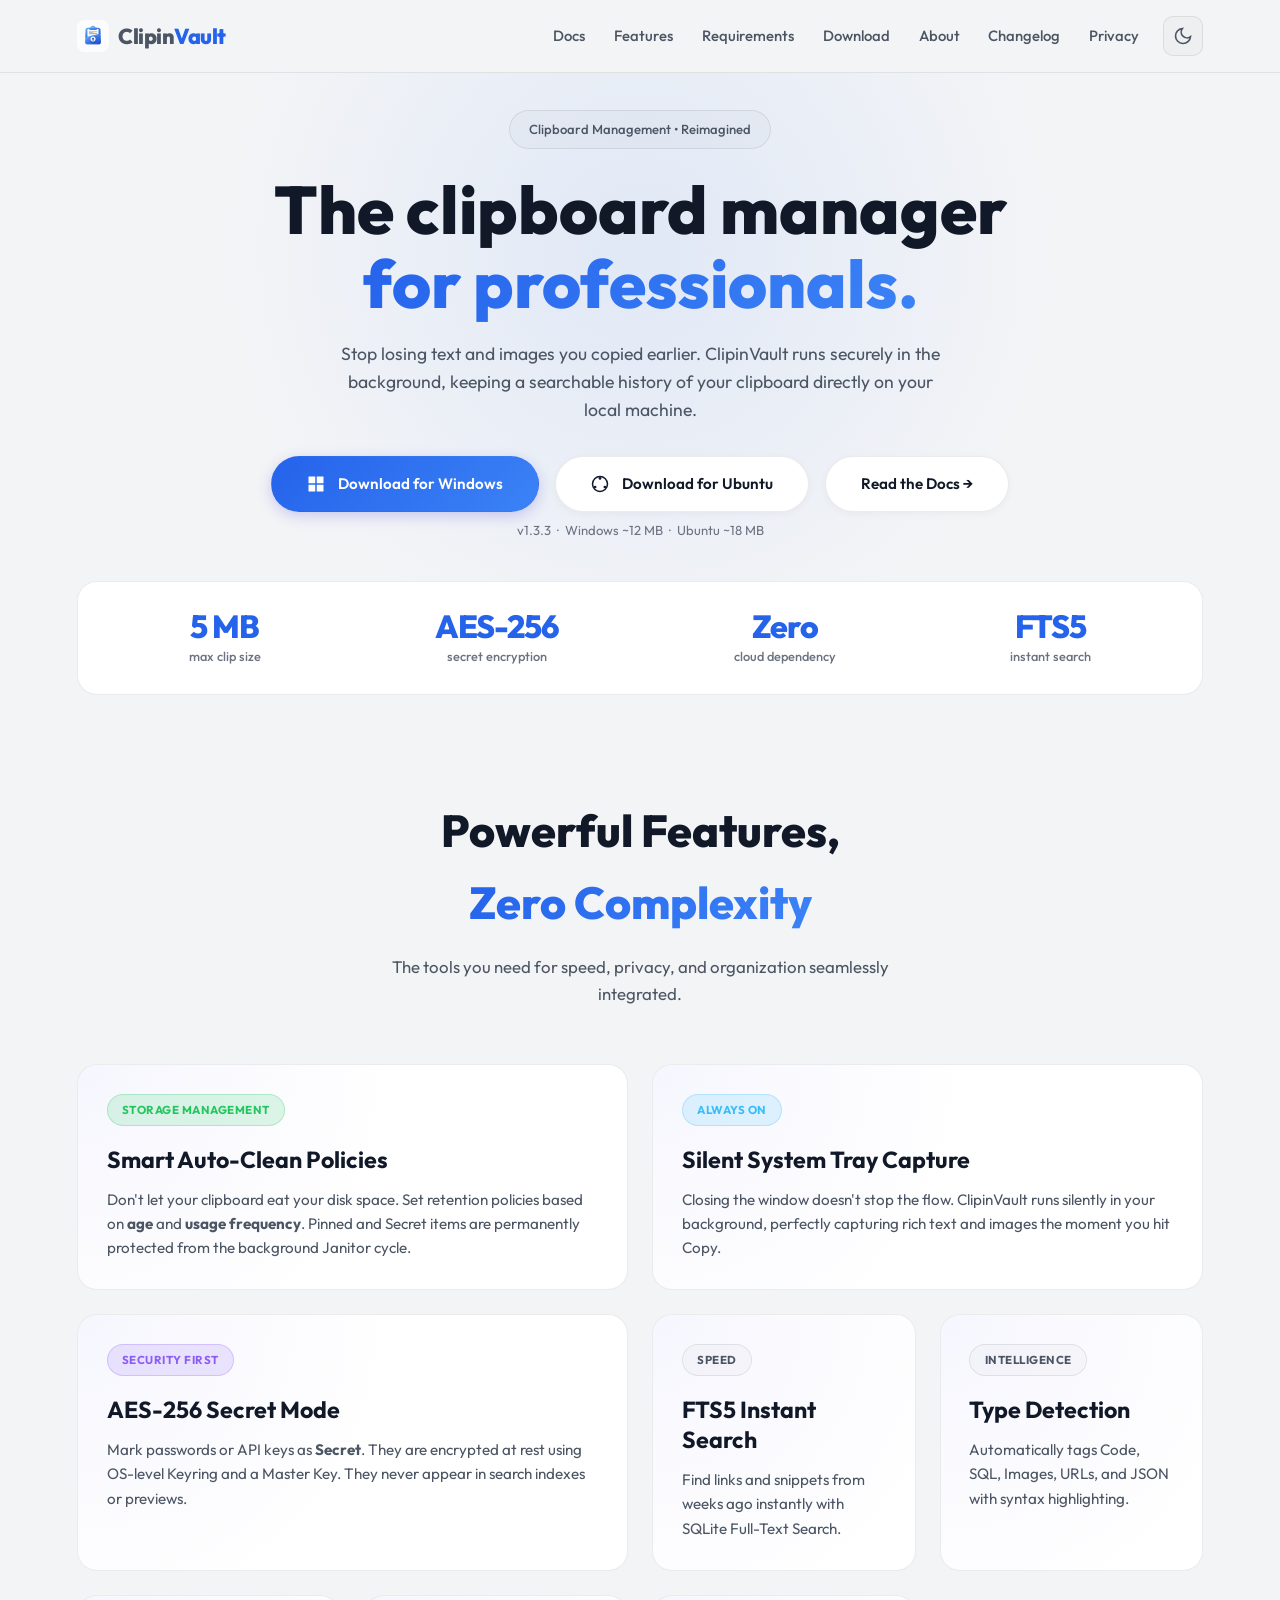
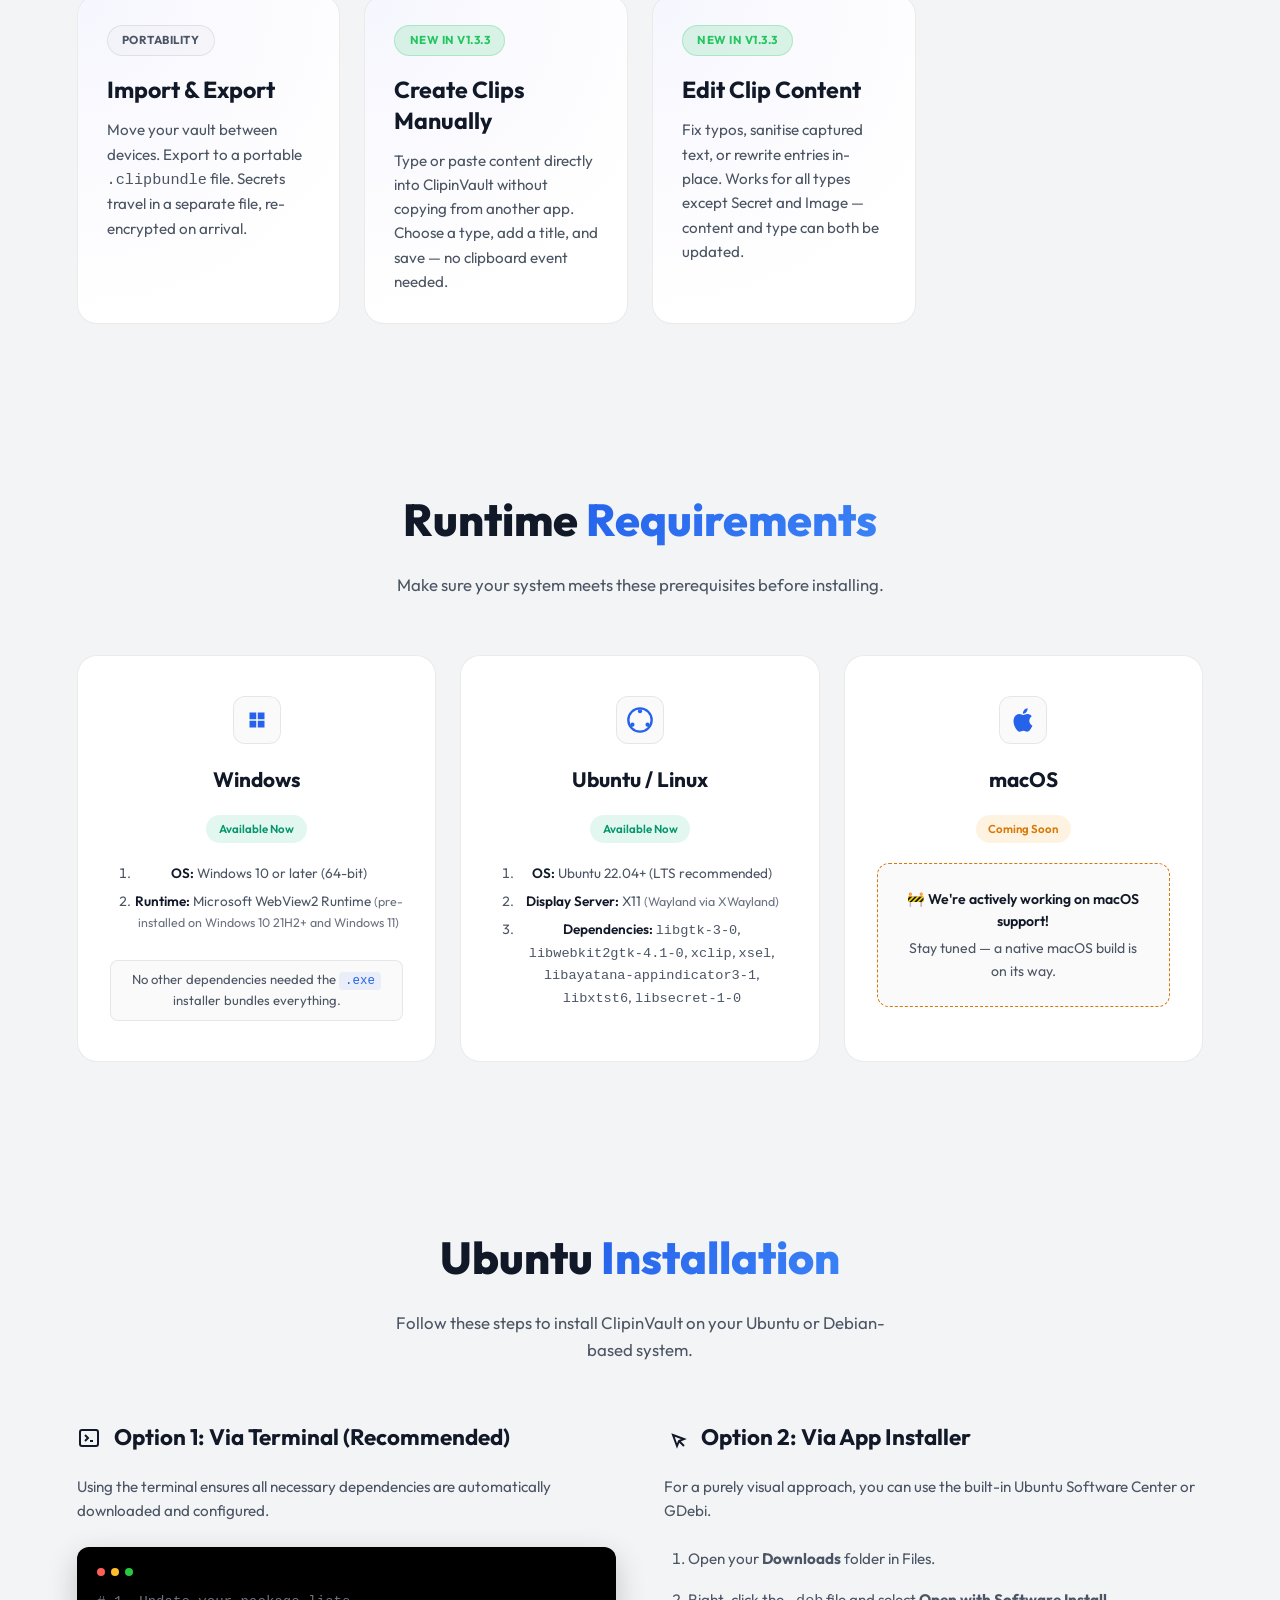
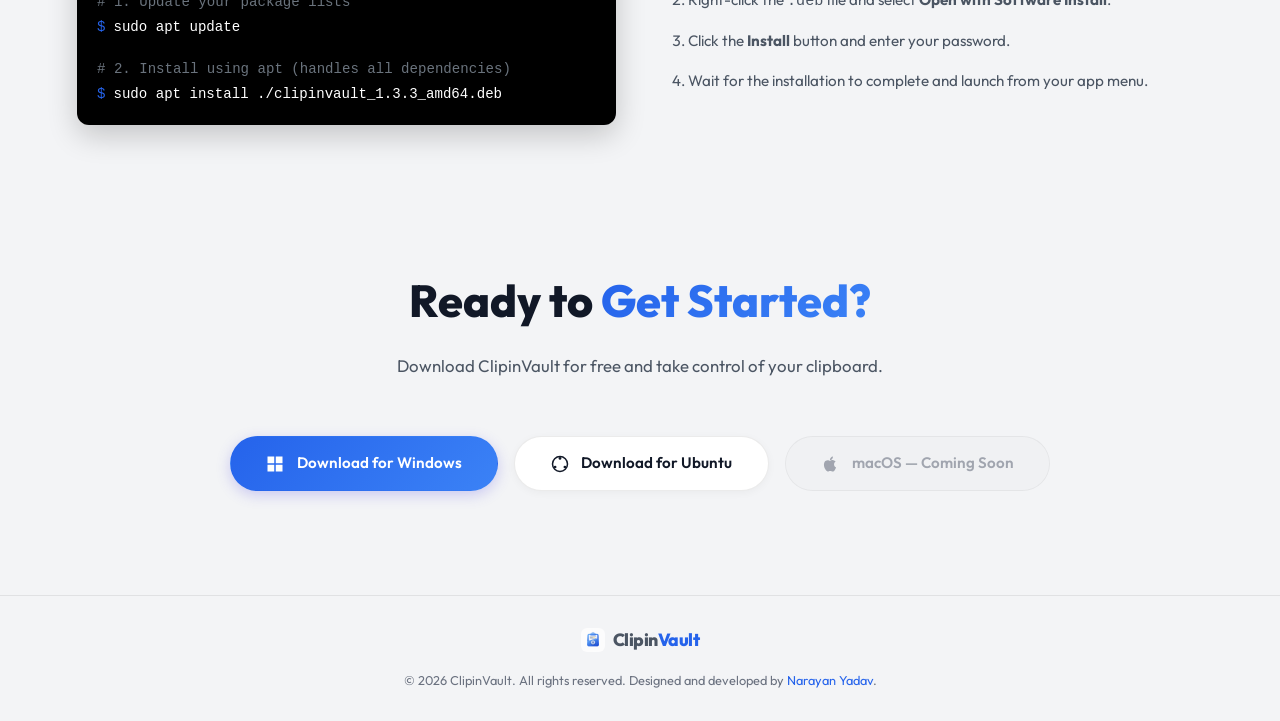
==== commit 099e2ae9: "release-1.3.3" ====
--- a/index.html
+++ b/index.html
@@ -22,7 +22,7 @@
     <meta property="og:url" content="https://clipinvault.com/" />
     <meta
       property="og:title"
-      content="ClipinVault — Secure & Modern Clipboard Manager"
+      content="ClipinVault-Secure & Modern Clipboard Manager"
     />
     <meta
       property="og:description"
@@ -37,7 +37,7 @@
     <meta name="twitter:card" content="summary_large_image" />
     <meta
       name="twitter:title"
-      content="ClipinVault — Secure & Modern Clipboard Manager"
+      content="ClipinVault-Secure & Modern Clipboard Manager"
     />
     <meta
       name="twitter:description"
@@ -56,7 +56,7 @@
         "operatingSystem": ["Windows 10+", "Ubuntu 22.04+"],
         "applicationCategory": "UtilitiesApplication",
         "offers": { "@type": "Offer", "price": "0", "priceCurrency": "USD" },
-        "softwareVersion": "1.3.1",
+        "softwareVersion": "1.3.3",
         "description": "A secure clipboard manager that automatically captures text, images, and rich content.",
         "url": "https://clipinvault.com",
         "author": {
@@ -76,7 +76,7 @@
   <body>
     <header>
       <nav id="navbar">
-        <a href="#" class="logo">
+        <a href="./" class="logo">
           <img
             src="assets/appicon.png?v=2"
             alt="ClipinVault Logo"
@@ -91,6 +91,7 @@
         </a>
         <div class="nav-right">
           <div class="nav-links" id="navLinks">
+            <a href="docs/">Docs</a>
             <a href="#features">Features</a>
             <a href="#requirements">Requirements</a>
             <a href="#download">Download</a>
@@ -152,42 +153,48 @@
         </p>
         <div class="cta-group">
           <a
-            href="downloads/windows/ClipinVaultSetup.exe"
+            href="https://github.com/nhyadav/clipinvault/releases/download/v1.3.3/ClipinVaultSetup.exe"
             class="btn btn-primary"
+            id="dl-win-hero"
           >
-            <svg width="18" height="18" fill="currentColor" viewBox="0 0 24 24">
-              <rect x="2" y="2" width="9" height="9" />
-              <rect x="13" y="2" width="9" height="9" />
-              <rect x="2" y="13" width="9" height="9" />
-              <rect x="13" y="13" width="9" height="9" />
-            </svg>
-            Download
+            <svg width="18" height="18" fill="currentColor" viewBox="0 0 24 24"><rect x="2" y="2" width="9" height="9" /><rect x="13" y="2" width="9" height="9" /><rect x="2" y="13" width="9" height="9" /><rect x="13" y="13" width="9" height="9" /></svg>
+            Download for Windows
           </a>
           <a
-            href="downloads/ubuntu/clipinvault_1.3.1_amd64.deb"
+            href="https://github.com/nhyadav/clipinvault/releases/download/v1.3.3/clipinvault_1.3.3_amd64.deb"
             class="btn btn-outline"
             download
+            id="dl-ubuntu-hero"
           >
-            <svg width="18" height="18" fill="currentColor" viewBox="0 0 24 24">
-              <circle
-                cx="12"
-                cy="12"
-                r="10"
-                fill="none"
-                stroke="currentColor"
-                stroke-width="2"
-              />
-              <circle cx="12" cy="4.5" r="1.8" fill="currentColor" />
-              <circle cx="5.5" cy="16" r="1.8" fill="currentColor" />
-              <circle cx="18.5" cy="16" r="1.8" fill="currentColor" />
-            </svg>
-            Download
+            <svg width="18" height="18" fill="currentColor" viewBox="0 0 24 24"><circle cx="12" cy="12" r="10" fill="none" stroke="currentColor" stroke-width="2" /><circle cx="12" cy="4.5" r="1.8" fill="currentColor" /><circle cx="5.5" cy="16" r="1.8" fill="currentColor" /><circle cx="18.5" cy="16" r="1.8" fill="currentColor" /></svg>
+            Download for Ubuntu
           </a>
-        </div>
-        <p class="hero-note">v1.3.1 · Windows 10+ · Ubuntu 22.04+</p>
+          <a href="docs/" class="btn btn-outline">Read the Docs →</a>
+        </div>
+        <p class="hero-note">v1.3.3 &nbsp;&middot;&nbsp; Windows ~12 MB &nbsp;&middot;&nbsp; Ubuntu ~18 MB</p>
       </section>
 
-      <!-- App Demo - GIF will be added here later -->
+      <!-- Stats Bar -->
+      <section class="stats-bar-section">
+        <div class="container stats-bar">
+          <div class="stat">
+            <span class="stat-val">5 MB</span>
+            <p>max clip size</p>
+          </div>
+          <div class="stat">
+            <span class="stat-val">AES-256</span>
+            <p>secret encryption</p>
+          </div>
+          <div class="stat">
+            <span class="stat-val">Zero</span>
+            <p>cloud dependency</p>
+          </div>
+          <div class="stat">
+            <span class="stat-val">FTS5</span>
+            <p>instant search</p>
+          </div>
+        </div>
+      </section>
 
       <!-- Features Bento Box -->
       <section class="features bento-section" id="features">
@@ -264,6 +271,45 @@
               <p>
                 Automatically tags Code, SQL, Images, URLs, and JSON with syntax
                 highlighting.
+              </p>
+            </div>
+          </div>
+
+          <!-- Import & Export -->
+          <div class="bento-card card-small anim-fade">
+            <div class="bento-content">
+              <span class="bento-pill pill-outline">Portability</span>
+              <h3>Import &amp; Export</h3>
+              <p>
+                Move your vault between devices. Export to a portable
+                <code>.clipbundle</code> file. Secrets travel in a separate
+                file, re-encrypted on arrival.
+              </p>
+            </div>
+          </div>
+
+          <!-- Manual Clip Creation -->
+          <div class="bento-card card-small anim-fade">
+            <div class="bento-content">
+              <span class="bento-pill pill-green">New in v1.3.3</span>
+              <h3>Create Clips Manually</h3>
+              <p>
+                Type or paste content directly into ClipinVault without copying
+                from another app. Choose a type, add a title, and save — no
+                clipboard event needed.
+              </p>
+            </div>
+          </div>
+
+          <!-- Edit Clip Content -->
+          <div class="bento-card card-small anim-fade">
+            <div class="bento-content">
+              <span class="bento-pill pill-green">New in v1.3.3</span>
+              <h3>Edit Clip Content</h3>
+              <p>
+                Fix typos, sanitise captured text, or rewrite entries in-place.
+                Works for all types except Secret and Image — content and type
+                can both be updated.
               </p>
             </div>
           </div>
@@ -302,7 +348,7 @@
             </div>
             <h3>Windows</h3>
             <span class="req-badge available">Available Now</span>
-            <ul>
+            <ol>
               <li><strong>OS:</strong> Windows 10 or later (64-bit)</li>
               <li>
                 <strong>Runtime:</strong> Microsoft WebView2 Runtime
@@ -310,7 +356,7 @@
                   >(pre-installed on Windows 10 21H2+ and Windows 11)</span
                 >
               </li>
-            </ul>
+            </ol>
             <p class="req-info">
               No other dependencies needed the <code>.exe</code> installer
               bundles everything.
@@ -339,7 +385,7 @@
             </div>
             <h3>Ubuntu / Linux</h3>
             <span class="req-badge available">Available Now</span>
-            <ul>
+            <ol>
               <li><strong>OS:</strong> Ubuntu 22.04+ (LTS recommended)</li>
               <li>
                 <strong>Display Server:</strong> X11
@@ -351,19 +397,12 @@
                 <code>xsel</code>, <code>libayatana-appindicator3-1</code>,
                 <code>libxtst6</code>, <code>libsecret-1-0</code>
               </li>
-            </ul>
+            </ol>
           </div>
           <div class="req-card req-coming anim-fade">
             <div class="req-icon">
-              <svg
-                width="28"
-                height="28"
-                fill="currentColor"
-                viewBox="0 0 24 24"
-              >
-                <path
-                  d="M18.71 19.5c-.83 1.24-1.71 2.45-3.05 2.47-1.34.03-1.77-.79-3.29-.79-1.53 0-2 .77-3.27.82-1.31.05-2.3-1.32-3.14-2.53C4.25 17 2.94 12.45 4.7 9.39c.87-1.52 2.43-2.48 4.12-2.51 1.28-.02 2.5.87 3.29.87.78 0 2.26-1.07 3.8-.91.65.03 2.47.26 3.64 1.98-.09.06-2.17 1.28-2.15 3.81.03 3.02 2.65 4.03 2.68 4.04-.03.07-.42 1.44-1.38 2.83M13 3.5c.73-.83 1.94-1.46 2.94-1.5.13 1.17-.34 2.35-1.04 3.19-.69.85-1.83 1.51-2.95 1.42-.15-1.15.41-2.35 1.05-3.11z"
-                />
+              <svg width="28" height="28" fill="currentColor" viewBox="0 0 24 24">
+                <path d="M18.71 19.5c-.83 1.24-1.71 2.45-3.05 2.47-1.34.03-1.77-.79-3.29-.79-1.53 0-2 .77-3.27.82-1.31.05-2.3-1.32-3.14-2.53C4.25 17 2.94 12.45 4.7 9.39c.87-1.52 2.43-2.48 4.12-2.51 1.28-.02 2.5.87 3.29.87.78 0 2.26-1.07 3.8-.91.65.03 2.47.26 3.64 1.98-.09.06-2.17 1.28-2.15 3.81.03 3.02 2.65 4.03 2.68 4.04-.03.07-.42 1.44-1.38 2.83M13 3.5c.73-.83 1.94-1.46 2.94-1.5.13 1.17-.34 2.35-1.04 3.19-.69.85-1.83 1.51-2.95 1.42-.15-1.15.41-2.35 1.05-3.11z" />
               </svg>
             </div>
             <h3>macOS</h3>
@@ -421,7 +460,7 @@
                   ># 2. Install using apt (handles all dependencies)</span
                 >
                 <span class="prompt">$</span>sudo apt install
-                ./clipinvault_1.3.1_amd64.deb
+                ./clipinvault_1.3.3_amd64.deb
               </code>
             </div>
           </div>
@@ -445,7 +484,7 @@
               For a purely visual approach, you can use the built-in Ubuntu
               Software Center or GDebi.
             </p>
-            <ul class="gui-steps">
+            <ol class="gui-steps">
               <li>Open your <strong>Downloads</strong> folder in Files.</li>
               <li>
                 Right-click the <code>.deb</code> file and select
@@ -459,7 +498,7 @@
                 Wait for the installation to complete and launch from your app
                 menu.
               </li>
-            </ul>
+            </ol>
           </div>
         </div>
       </section>
@@ -474,44 +513,27 @@
         </div>
         <div class="cta-group anim-fade">
           <a
-            href="downloads/windows/ClipinVaultSetup.exe"
+            href="https://github.com/nhyadav/clipinvault/releases/download/v1.3.3/ClipinVaultSetup.exe"
             class="btn btn-primary"
+            id="dl-win-cta"
           >
-            <svg width="18" height="18" fill="currentColor" viewBox="0 0 24 24">
-              <rect x="2" y="2" width="9" height="9" />
-              <rect x="13" y="2" width="9" height="9" />
-              <rect x="2" y="13" width="9" height="9" />
-              <rect x="13" y="13" width="9" height="9" />
-            </svg>
-            Download
+            <svg width="18" height="18" fill="currentColor" viewBox="0 0 24 24"><rect x="2" y="2" width="9" height="9" /><rect x="13" y="2" width="9" height="9" /><rect x="2" y="13" width="9" height="9" /><rect x="13" y="13" width="9" height="9" /></svg>
+            Download for Windows
           </a>
           <a
-            href="downloads/ubuntu/clipinvault_1.3.1_amd64.deb"
+            href="https://github.com/nhyadav/clipinvault/releases/download/v1.3.3/clipinvault_1.3.3_amd64.deb"
             class="btn btn-outline"
             download
+            id="dl-ubuntu-cta"
           >
-            <svg width="18" height="18" fill="currentColor" viewBox="0 0 24 24">
-              <circle
-                cx="12"
-                cy="12"
-                r="10"
-                fill="none"
-                stroke="currentColor"
-                stroke-width="2"
-              />
-              <circle cx="12" cy="4.5" r="1.8" fill="currentColor" />
-              <circle cx="5.5" cy="16" r="1.8" fill="currentColor" />
-              <circle cx="18.5" cy="16" r="1.8" fill="currentColor" />
-            </svg>
-            Download
+            <svg width="18" height="18" fill="currentColor" viewBox="0 0 24 24"><circle cx="12" cy="12" r="10" fill="none" stroke="currentColor" stroke-width="2" /><circle cx="12" cy="4.5" r="1.8" fill="currentColor" /><circle cx="5.5" cy="16" r="1.8" fill="currentColor" /><circle cx="18.5" cy="16" r="1.8" fill="currentColor" /></svg>
+            Download for Ubuntu
           </a>
           <span class="btn btn-disabled" title="macOS support coming soon">
             <svg width="18" height="18" fill="currentColor" viewBox="0 0 24 24">
-              <path
-                d="M18.71 19.5c-.83 1.24-1.71 2.45-3.05 2.47-1.34.03-1.77-.79-3.29-.79-1.53 0-2 .77-3.27.82-1.31.05-2.3-1.32-3.14-2.53C4.25 17 2.94 12.45 4.7 9.39c.87-1.52 2.43-2.48 4.12-2.51 1.28-.02 2.5.87 3.29.87.78 0 2.26-1.07 3.8-.91.65.03 2.47.26 3.64 1.98-.09.06-2.17 1.28-2.15 3.81.03 3.02 2.65 4.03 2.68 4.04-.03.07-.42 1.44-1.38 2.83M13 3.5c.73-.83 1.94-1.46 2.94-1.5.13 1.17-.34 2.35-1.04 3.19-.69.85-1.83 1.51-2.95 1.42-.15-1.15.41-2.35 1.05-3.11z"
-              />
+              <path d="M18.71 19.5c-.83 1.24-1.71 2.45-3.05 2.47-1.34.03-1.77-.79-3.29-.79-1.53 0-2 .77-3.27.82-1.31.05-2.3-1.32-3.14-2.53C4.25 17 2.94 12.45 4.7 9.39c.87-1.52 2.43-2.48 4.12-2.51 1.28-.02 2.5.87 3.29.87.78 0 2.26-1.07 3.8-.91.65.03 2.47.26 3.64 1.98-.09.06-2.17 1.28-2.15 3.81.03 3.02 2.65 4.03 2.68 4.04-.03.07-.42 1.44-1.38 2.83M13 3.5c.73-.83 1.94-1.46 2.94-1.5.13 1.17-.34 2.35-1.04 3.19-.69.85-1.83 1.51-2.95 1.42-.15-1.15.41-2.35 1.05-3.11z" />
             </svg>
-            macOS — Coming Soon
+            macOS &mdash; Coming Soon
           </span>
         </div>
       </section>
@@ -559,15 +581,41 @@
       // Mobile menu
       const hamburger = document.getElementById("hamburger");
       const navLinks = document.getElementById("navLinks");
+      const mobileQuery = window.matchMedia("(max-width: 768px)");
+
+      function setMenuClosed() {
+        navLinks.classList.remove("open");
+        hamburger.classList.remove("active");
+        hamburger.setAttribute("aria-expanded", "false");
+        if (mobileQuery.matches) navLinks.setAttribute("aria-hidden", "true");
+      }
+
+      function setMenuOpen() {
+        navLinks.classList.add("open");
+        hamburger.classList.add("active");
+        hamburger.setAttribute("aria-expanded", "true");
+        navLinks.setAttribute("aria-hidden", "false");
+      }
+
+      function syncAriaToViewport() {
+        if (mobileQuery.matches) {
+          if (!navLinks.classList.contains("open")) {
+            navLinks.setAttribute("aria-hidden", "true");
+          }
+        } else {
+          navLinks.removeAttribute("aria-hidden");
+        }
+      }
+
+      hamburger.setAttribute("aria-expanded", "false");
+      syncAriaToViewport();
+      mobileQuery.addEventListener("change", syncAriaToViewport);
+
       hamburger.addEventListener("click", () => {
-        navLinks.classList.toggle("open");
-        hamburger.classList.toggle("active");
+        navLinks.classList.contains("open") ? setMenuClosed() : setMenuOpen();
       });
       navLinks.querySelectorAll("a").forEach((a) =>
-        a.addEventListener("click", () => {
-          navLinks.classList.remove("open");
-          hamburger.classList.remove("active");
-        }),
+        a.addEventListener("click", setMenuClosed),
       );
 
       // Scroll animations
@@ -594,6 +642,34 @@
           if (t) t.scrollIntoView({ behavior: "smooth" });
         });
       });
+
+      // SHA-256 checksum toggle
+      function toggleChecksum() {
+        const panel = document.getElementById("checksumPanel");
+        const btn = document.getElementById("checksumToggle");
+        const isOpen = panel.classList.toggle("open");
+        btn.setAttribute("aria-expanded", isOpen);
+        panel.setAttribute("aria-hidden", !isOpen);
+      }
+
+      // Copy hash to clipboard
+      function copyHash(id) {
+        const el = document.getElementById(id);
+        navigator.clipboard.writeText(el.textContent).then(() => {
+          const btn = el.nextElementSibling;
+          btn.style.color = "var(--accent)";
+          setTimeout(() => (btn.style.color = ""), 1500);
+        });
+      }
+
+      // macOS notify form
+      function handleMacNotify(e) {
+        e.preventDefault();
+        const form = document.getElementById("macosNotifyForm");
+        const success = document.getElementById("notifySuccess");
+        form.style.display = "none";
+        success.style.display = "block";
+      }
     </script>
   </body>
 </html>
--- a/style.css
+++ b/style.css
@@ -469,7 +469,7 @@
 /* ===== BENTO FEATURES ===== */
 .bento-section {
   padding: 80px 6%;
-  max-width: 1240px;
+  max-width: 1440px;
   margin: 0 auto;
 }
 .bento-grid {
@@ -617,7 +617,7 @@
 /* ===== REQUIREMENTS ===== */
 .requirements {
   padding: 80px 6%;
-  max-width: 1200px;
+  max-width: 1440px;
   margin: 0 auto;
 }
 .req-grid {
@@ -672,24 +672,13 @@
   background: var(--badge-coming-bg);
   color: var(--badge-coming-color);
 }
-.req-card ul {
-  list-style: none;
-  display: flex;
-  flex-direction: column;
-  gap: 0.5rem;
+.req-card ol {
+  padding-left: 1.5rem;
 }
 .req-card li {
   font-size: 0.85rem;
   color: var(--text2);
-  padding-left: 1rem;
-  position: relative;
-}
-.req-card li::before {
-  content: "›";
-  position: absolute;
-  left: 0;
-  color: var(--accent);
-  font-weight: 700;
+  margin-bottom: 0.4rem;
 }
 .req-card li strong {
   color: var(--text);
@@ -789,7 +778,7 @@
 /* ===== INSTALLATION GUIDE ===== */
 .install-guide {
   padding: 80px 6%;
-  max-width: 1000px;
+  max-width: 1300px;
   margin: 0 auto;
 }
 .install-container {
@@ -858,40 +847,12 @@
 }
 
 .gui-steps {
-  list-style: none;
-  counter-reset: step;
+  padding-left: 1.5rem;
 }
 .gui-steps li {
-  position: relative;
-  padding-left: 3rem;
-  margin-bottom: 1.5rem;
+  margin-bottom: 1rem;
   font-size: 0.95rem;
   color: var(--text2);
-}
-.gui-steps li::before {
-  counter-increment: step;
-  content: counter(step);
-  position: absolute;
-  left: 0;
-  top: 0;
-  width: 2rem;
-  height: 2rem;
-  background: var(--glass);
-  border: 1px solid var(--border);
-  border-radius: 50%;
-  display: flex;
-  align-items: center;
-  justify-content: center;
-  font-weight: 700;
-  color: var(--accent);
-  font-size: 0.85rem;
-}
-
-@media (max-width: 900px) {
-  .install-container {
-    grid-template-columns: 1fr;
-    gap: 2rem;
-  }
 }
 
 /* ===== DOWNLOAD CTA ===== */
@@ -1020,6 +981,54 @@
   .section-header h2 {
     font-size: 1.8rem;
   }
+  .section-header {
+    margin-bottom: 2.5rem;
+  }
+  .bento-card {
+    padding: 1.4rem;
+  }
+  .bento-section {
+    padding: 60px 5%;
+  }
+  .install-guide {
+    padding: 60px 5%;
+  }
+  .hero {
+    padding: 100px 5% 30px;
+  }
+  .about-grid {
+    grid-template-columns: 1fr;
+    gap: 5rem;
+    padding-top: 40px;
+  }
+  .about-side-info {
+    position: static;
+    gap: 4rem;
+  }
+  .about-hero {
+    padding-top: 120px;
+  }
+  .about-story h2 {
+    font-size: 2.2rem;
+  }
+}
+
+@media (max-width: 480px) {
+  .hero h1 {
+    font-size: 1.9rem;
+  }
+  .stats-bar {
+    gap: 1rem;
+    padding: 16px 20px;
+  }
+  .stat-val { font-size: 1.4rem; }
+  .req-card {
+    padding: 1.8rem 1.4rem;
+  }
+  .btn {
+    padding: 0.8rem 1.6rem;
+    font-size: 0.88rem;
+  }
 }
 
 /* ===== PRIVACY PAGE SPECIFIC ===== */
@@ -1119,32 +1128,6 @@
   font-weight: 500;
 }
 
-.changelog-content ul {
-  list-style: none;
-  display: flex;
-  flex-direction: column;
-  gap: 1rem;
-}
-
-.changelog-content li {
-  font-size: 1.05rem;
-  color: var(--text2);
-  line-height: 1.6;
-  position: relative;
-  padding-left: 1.5rem;
-}
-
-.changelog-content li::before {
-  content: "";
-  position: absolute;
-  left: 0;
-  top: 0.7rem;
-  width: 6px;
-  height: 6px;
-  background: var(--accent);
-  border-radius: 50%;
-  opacity: 0.6;
-}
 
 .changelog-downloads {
   margin-top: 2.5rem;
@@ -1180,7 +1163,7 @@
 .privacy-page .about-hero {
   padding: 160px 6% 80px;
   text-align: left;
-  max-width: 1200px;
+  max-width: 1440px;
   margin: 0 auto;
 }
 
@@ -1197,7 +1180,7 @@
 }
 
 .privacy-content {
-  max-width: 1200px;
+  max-width: 1440px;
   margin: 0 auto;
   padding: 0 6% 120px;
   display: flex;
@@ -1207,7 +1190,7 @@
 
 .privacy-section {
   display: grid;
-  grid-template-columns: 320px 1fr;
+  grid-template-columns: clamp(260px, 28%, 360px) 1fr;
   gap: 4rem;
   align-items: start;
 }
@@ -1246,12 +1229,12 @@
 .changelog-page .about-hero {
   padding: 160px 6% 80px;
   text-align: left;
-  max-width: 1200px;
+  max-width: 1440px;
   margin: 0 auto;
 }
 
 .changelog-timeline {
-  max-width: 1200px;
+  max-width: 1440px;
   margin: 0 auto;
   padding: 0 6% 120px;
   display: flex;
@@ -1261,7 +1244,7 @@
 
 .changelog-item {
   display: grid;
-  grid-template-columns: 320px 1fr;
+  grid-template-columns: clamp(260px, 28%, 360px) 1fr;
   gap: 4rem;
   padding-bottom: 6rem;
   border-bottom: 1px solid var(--border);
@@ -1296,28 +1279,15 @@
   letter-spacing: 0.5px;
 }
 
-.changelog-content ul {
-  list-style: none;
-  display: flex;
-  flex-direction: column;
-  gap: 1.5rem;
+.changelog-content ol {
+  padding-left: 1.5rem;
 }
 
 .changelog-content li {
   font-size: 1.1rem;
   color: var(--text2);
   line-height: 1.7;
-  position: relative;
-  padding-left: 2rem;
-}
-
-.changelog-content li::before {
-  content: "→";
-  position: absolute;
-  left: 0;
-  color: var(--accent);
-  font-weight: bold;
-  opacity: 0.5;
+  margin-bottom: 0.4rem;
 }
 
 .changelog-downloads {
@@ -1328,12 +1298,16 @@
 }
 
 @media (max-width: 900px) {
+  .install-container {
+    grid-template-columns: 1fr;
+    gap: 2rem;
+  }
   .privacy-section,
   .changelog-item {
     grid-template-columns: 1fr;
     gap: 2rem;
   }
-  
+
   .section-header-block,
   .changelog-meta {
     position: static;
@@ -1347,6 +1321,34 @@
 
   .privacy-page .hero-badge {
     margin-left: auto;
+  }
+
+  .privacy-content,
+  .changelog-timeline {
+    gap: 5rem;
+  }
+}
+
+@media (max-width: 480px) {
+  .privacy-page .about-hero,
+  .changelog-page .about-hero {
+    padding: 110px 5% 50px;
+  }
+  .privacy-page .about-hero h1,
+  .changelog-page .about-hero h1 {
+    font-size: 2.2rem;
+  }
+  .privacy-content,
+  .changelog-timeline {
+    padding: 0 5% 80px;
+    gap: 4rem;
+  }
+  .changelog-downloads {
+    flex-direction: column;
+  }
+  .about-grid {
+    padding: 40px 5%;
+    gap: 3.5rem;
   }
 }
 
@@ -1371,7 +1373,7 @@
   display: grid;
   grid-template-columns: 1.5fr 1fr;
   gap: 6rem;
-  max-width: 1200px;
+  max-width: 1440px;
   margin: 0 auto;
   padding: 80px 6%;
   align-items: start;
@@ -1490,25 +1492,1198 @@
   }
 }
 
-@media (max-width: 768px) {
-  .about-grid {
-    grid-template-columns: 1fr;
-    gap: 5rem;
-    padding-top: 40px;
-  }
-  .about-side-info {
-    position: static;
-    gap: 4rem;
-  }
-  .about-hero {
-    padding-top: 120px;
-  }
-  .about-story h2 {
-    font-size: 2.2rem;
-  }
-}
-
 .footer-brand img {
   border-radius: 6px;
   object-fit: contain;
 }
+
+/* ===== NAV ACTIVE STATE ===== */
+.nav-links a.nav-active {
+  color: var(--accent) !important;
+  position: relative;
+}
+.nav-links a.nav-active::after {
+  content: "";
+  position: absolute;
+  bottom: -4px;
+  left: 0;
+  right: 0;
+  height: 2px;
+  background: var(--accent);
+  border-radius: 2px;
+}
+
+/* ===== APP UI MOCKUP ===== */
+.app-mockup-section {
+  padding: 0 6% 80px;
+  max-width: 1400px;
+  margin: 0 auto;
+  display: flex;
+  flex-direction: column;
+  align-items: center;
+  gap: 1.2rem;
+}
+
+.mockup-window {
+  width: 100%;
+  background: var(--bg-card);
+  border-radius: 16px;
+  border: 1px solid var(--border);
+  box-shadow: 0 24px 60px rgba(0,0,0,0.35);
+  overflow: hidden;
+  transition: border-color 0.35s, background 0.35s;
+}
+
+.mockup-titlebar {
+  display: flex;
+  align-items: center;
+  gap: 0.8rem;
+  padding: 0.7rem 1.2rem;
+  background: var(--bg-elevated);
+  border-bottom: 1px solid var(--border);
+}
+.titlebar-dots {
+  display: flex;
+  gap: 6px;
+}
+.tdot {
+  width: 10px;
+  height: 10px;
+  border-radius: 50%;
+}
+.tdot-red { background: #ff5f56; }
+.tdot-yellow { background: #ffbd2e; }
+.tdot-green { background: #27c93f; }
+.titlebar-label {
+  font-size: 0.78rem;
+  font-weight: 600;
+  color: var(--text3);
+  margin-left: 0.4rem;
+}
+
+.mockup-body {
+  display: grid;
+  grid-template-columns: 175px 1fr 220px;
+  height: 400px;
+}
+
+/* ===== REAL TITLEBAR ===== */
+.mockup-titlebar {
+  display: flex;
+  align-items: center;
+  gap: 0;
+  padding: 0 0.85rem;
+  height: 36px;
+  background: var(--bg-elevated);
+  border-bottom: 1px solid var(--border);
+  justify-content: space-between;
+}
+.mk-tb-left {
+  display: flex;
+  align-items: center;
+  gap: 0.45rem;
+  min-width: 120px;
+}
+.mk-tb-icon { border-radius: 3px; flex-shrink: 0; }
+.mk-tb-app { font-size: 0.75rem; font-weight: 700; color: var(--text); }
+
+.mk-tb-search {
+  flex: 1;
+  max-width: 320px;
+  display: flex;
+  align-items: center;
+  gap: 6px;
+  padding: 0.3rem 0.75rem;
+  border-radius: 6px;
+  background: var(--bg-card);
+  border: 1px solid var(--border);
+  font-size: 0.7rem;
+  color: var(--text3);
+}
+
+.mk-tb-right {
+  display: flex;
+  align-items: center;
+  gap: 0.4rem;
+  min-width: 120px;
+  justify-content: flex-end;
+}
+.mk-status-dot {
+  width: 7px; height: 7px;
+  border-radius: 50%;
+  background: #22c55e;
+  display: inline-block;
+}
+.mk-status-label { font-size: 0.65rem; color: #22c55e; font-weight: 600; }
+.mk-tb-icon-btn {
+  font-size: 0.7rem;
+  color: var(--text3);
+  padding: 1px 5px;
+  cursor: pointer;
+  border-radius: 3px;
+}
+.mk-tb-icon-btn:hover { background: var(--bg-card); }
+.mk-win-btn { font-size: 0.65rem; }
+.mk-close-btn:hover { background: #e53e3e !important; color: #fff; }
+
+/* ===== SIDEBAR: NAV + TAGS ===== */
+.mockup-sidebar {
+  padding: 0.65rem 0;
+  border-right: 1px solid var(--border);
+  display: flex;
+  flex-direction: column;
+  background: var(--bg-elevated);
+  overflow: hidden;
+}
+
+.mk-nav-group {
+  display: flex;
+  flex-direction: column;
+  padding: 0 0.5rem;
+  gap: 1px;
+  margin-bottom: 0.3rem;
+}
+
+.mk-nav-item {
+  display: flex;
+  align-items: center;
+  justify-content: space-between;
+  padding: 0.3rem 0.6rem;
+  border-radius: 6px;
+  cursor: pointer;
+  transition: background 0.15s;
+}
+.mk-nav-item:hover { background: var(--bg-card); }
+.mk-nav-active {
+  background: rgba(59,130,246,0.12) !important;
+}
+.mk-nav-label { font-size: 0.72rem; color: var(--text2); flex: 1; }
+.mk-nav-active .mk-nav-label { color: var(--accent); font-weight: 600; }
+.mk-nav-count {
+  font-size: 0.65rem;
+  font-weight: 600;
+  padding: 1px 6px;
+  border-radius: 99px;
+  background: var(--bg-card);
+  color: var(--text2);
+  border: 1px solid var(--border);
+  min-width: 20px;
+  text-align: center;
+}
+.mk-count-zero { opacity: 0.45; }
+.mk-count-accent { background: rgba(139,92,246,0.12); color: #8b5cf6; border-color: rgba(139,92,246,0.25); }
+.mk-nav-active .mk-nav-count { background: rgba(59,130,246,0.18); color: var(--accent); border-color: rgba(59,130,246,0.3); }
+
+.mk-sidebar-section-label {
+  font-size: 0.58rem;
+  font-weight: 700;
+  letter-spacing: 0.7px;
+  color: var(--text3);
+  padding: 0.5rem 1.1rem 0.25rem;
+  text-transform: uppercase;
+}
+
+.mk-tag-icon {
+  width: 8px; height: 8px;
+  border-radius: 2px;
+  display: inline-block;
+  margin-right: 6px;
+  flex-shrink: 0;
+}
+.mk-tag-code { background: #22c55e; }
+.mk-tag-sql { background: #3b82f6; }
+.mk-tag-json { background: #f59e0b; }
+.mk-tag-url { background: #6366f1; }
+.mk-tag-cmd { background: #ec4899; }
+.mk-tag-img { background: #14b8a6; }
+.mk-tag-txt { background: var(--text3); }
+.mk-tag-mfa { background: #f97316; }
+
+.mk-sidebar-footer {
+  margin-top: auto;
+  padding: 0.6rem 1rem;
+  border-top: 1px solid var(--border);
+}
+.mk-autoclean-badge {
+  font-size: 0.65rem;
+  color: var(--text3);
+  display: flex;
+  align-items: center;
+  gap: 0.4rem;
+}
+.mk-ac-on {
+  background: rgba(34,197,94,0.15);
+  color: #22c55e;
+  font-weight: 700;
+  font-size: 0.6rem;
+  padding: 1px 6px;
+  border-radius: 4px;
+}
+
+/* ===== CLIP LIST (centre panel) ===== */
+.mockup-clips {
+  display: flex;
+  flex-direction: column;
+  overflow-y: auto;
+  border-right: 1px solid var(--border);
+  background: var(--bg-card);
+}
+
+.mk-list-section-hdr {
+  font-size: 0.65rem;
+  font-weight: 700;
+  letter-spacing: 0.5px;
+  color: var(--text3);
+  padding: 0.55rem 0.9rem 0.3rem;
+  text-transform: uppercase;
+  position: sticky;
+  top: 0;
+  background: var(--bg-card);
+  border-bottom: 1px solid var(--border);
+}
+
+.mk-row {
+  display: grid;
+  grid-template-columns: 20px 1fr auto;
+  align-items: center;
+  gap: 0.5rem;
+  padding: 0.5rem 0.75rem;
+  border-bottom: 1px solid var(--border);
+  cursor: pointer;
+  transition: background 0.15s;
+}
+.mk-row:hover { background: var(--bg-elevated); }
+.mk-row-active {
+  background: rgba(59,130,246,0.08) !important;
+  border-left: 3px solid var(--accent);
+}
+
+.mk-row-typedot {
+  width: 8px; height: 8px;
+  border-radius: 50%;
+  flex-shrink: 0;
+  justify-self: center;
+}
+.mk-dot-txt { background: var(--text3); }
+.mk-dot-img { background: #14b8a6; }
+.mk-dot-sec { background: #8b5cf6; }
+.mk-dot-url { background: #6366f1; }
+.mk-dot-code { background: #22c55e; }
+
+.mk-row-body { min-width: 0; }
+.mk-row-id {
+  font-size: 0.7rem;
+  font-weight: 600;
+  color: var(--text);
+  white-space: nowrap;
+  overflow: hidden;
+  text-overflow: ellipsis;
+}
+.mk-row-pin-icon, .mk-row-lock-icon, .mk-row-copy-icon, .mk-row-del-icon {
+  font-size: 0.6rem;
+  margin-left: 4px;
+  opacity: 0.7;
+}
+.mk-row-preview {
+  font-size: 0.65rem;
+  color: var(--text3);
+  white-space: nowrap;
+  overflow: hidden;
+  text-overflow: ellipsis;
+  margin-top: 1px;
+}
+.mk-row-secret { letter-spacing: 2px; color: var(--text3); }
+.mk-preview-img { font-style: italic; }
+.mk-row-time {
+  font-size: 0.58rem;
+  color: var(--text3);
+  white-space: nowrap;
+  align-self: start;
+  padding-top: 1px;
+}
+
+/* ===== RIGHT DETAIL PANE ===== */
+.mockup-detail {
+  display: flex;
+  flex-direction: column;
+  padding: 1rem;
+  background: var(--bg-elevated);
+  overflow-y: auto;
+  gap: 0.5rem;
+}
+
+.mk-detail-top { display: flex; justify-content: flex-end; }
+.mk-detail-type-badge {
+  font-size: 0.6rem;
+  font-weight: 700;
+  letter-spacing: 0.5px;
+  padding: 2px 8px;
+  border-radius: 4px;
+  background: var(--bg-card);
+  color: var(--text3);
+  border: 1px solid var(--border);
+  text-transform: uppercase;
+}
+
+.mk-detail-title {
+  font-size: 0.82rem;
+  font-weight: 700;
+  color: var(--text);
+  line-height: 1.3;
+}
+
+.mk-detail-section-label {
+  font-size: 0.58rem;
+  font-weight: 700;
+  letter-spacing: 0.6px;
+  color: var(--text3);
+  text-transform: uppercase;
+  margin-top: 0.4rem;
+}
+.mk-detail-meta-label { margin-top: 0.8rem; }
+.mk-detail-used { color: var(--accent); }
+
+.mk-detail-content {
+  font-size: 0.75rem;
+  color: var(--text2);
+  background: var(--bg-card);
+  padding: 0.6rem 0.8rem;
+  border-radius: 6px;
+  border: 1px solid var(--border);
+  font-family: "Courier New", monospace;
+  word-break: break-all;
+  flex: 1;
+  min-height: 80px;
+}
+
+.mk-detail-actions {
+  display: flex;
+  flex-direction: column;
+  gap: 0.4rem;
+  margin-top: 0.4rem;
+}
+.mk-detail-btn {
+  width: 100%;
+  padding: 0.45rem 0.75rem;
+  border-radius: 6px;
+  font-size: 0.72rem;
+  font-weight: 600;
+  font-family: inherit;
+  cursor: pointer;
+  border: 1px solid transparent;
+  transition: opacity 0.2s;
+  text-align: center;
+}
+.mk-detail-btn-primary {
+  background: linear-gradient(135deg, var(--accent), var(--accent2));
+  color: #fff;
+}
+.mk-detail-btn-ghost {
+  background: var(--bg-card);
+  border-color: var(--border);
+  color: var(--text2);
+}
+.mk-detail-btn-danger {
+  background: rgba(239,68,68,0.1);
+  border-color: rgba(239,68,68,0.3);
+  color: #ef4444;
+}
+.mk-detail-btn:hover { opacity: 0.82; }
+
+.mk-detail-footer {
+  font-size: 0.6rem;
+  color: var(--text3);
+  text-align: center;
+  margin-top: auto;
+  padding-top: 0.5rem;
+  border-top: 1px solid var(--border);
+}
+
+@media (max-width: 700px) {
+  .mockup-body {
+    grid-template-columns: 1fr;
+    height: auto;
+  }
+  .mockup-sidebar, .mockup-detail { display: none; }
+  .mockup-clips { height: 340px; }
+}
+
+
+.mockup-sidebar {
+  padding: 1rem;
+  border-right: 1px solid var(--border);
+  display: flex;
+  flex-direction: column;
+  gap: 0.6rem;
+  background: var(--glass);
+  overflow: hidden;
+}
+
+.mk-search {
+  display: flex;
+  align-items: center;
+  gap: 6px;
+  padding: 0.5rem 0.8rem;
+  border-radius: 8px;
+  background: var(--bg-elevated);
+  font-size: 0.72rem;
+  color: var(--text3);
+  border: 1px solid var(--border);
+}
+
+.mk-filter-group {
+  display: flex;
+  flex-direction: column;
+  gap: 2px;
+}
+
+.mk-filter {
+  padding: 0.4rem 0.8rem;
+  border-radius: 7px;
+  font-size: 0.72rem;
+  color: var(--text2);
+  cursor: pointer;
+  transition: background 0.2s, color 0.2s;
+}
+.mk-filter:hover {
+  background: var(--bg-elevated);
+  color: var(--text);
+}
+.mk-filter.active {
+  background: rgba(59,130,246,0.12);
+  color: var(--accent);
+  font-weight: 600;
+}
+
+.mk-stats {
+  margin-top: auto;
+  padding-top: 0.8rem;
+  border-top: 1px solid var(--border);
+  display: flex;
+  flex-direction: column;
+  gap: 0.35rem;
+}
+.mk-stat-row {
+  display: flex;
+  justify-content: space-between;
+  font-size: 0.7rem;
+}
+.mk-stat-row span { color: var(--text3); }
+.mk-stat-row strong { color: var(--text); }
+
+.mockup-clips {
+  padding: 1rem;
+  display: flex;
+  flex-direction: column;
+  gap: 0.7rem;
+  overflow-y: auto;
+  scroll-behavior: smooth;
+}
+
+.mk-clip {
+  padding: 0.75rem 1rem;
+  border-radius: 10px;
+  background: var(--bg-elevated);
+  border: 1px solid var(--border);
+  transition: border-color 0.2s;
+}
+.mk-clip:hover {
+  border-color: var(--border-hover);
+}
+.mk-clip-pinned {
+  border-color: rgba(251,191,36,0.35);
+  background: rgba(251,191,36,0.05);
+}
+.mk-clip-secret {
+  border-color: rgba(139,92,246,0.35);
+  background: rgba(139,92,246,0.05);
+}
+
+.mk-clip-top {
+  display: flex;
+  justify-content: space-between;
+  align-items: center;
+  margin-bottom: 0.3rem;
+}
+.mk-time {
+  font-size: 0.65rem;
+  color: var(--text3);
+}
+.mk-clip-title {
+  font-size: 0.78rem;
+  font-weight: 600;
+  color: var(--text);
+  margin-bottom: 0.3rem;
+}
+.mk-clip-preview {
+  font-size: 0.75rem;
+  color: var(--text2);
+  line-height: 1.4;
+  white-space: nowrap;
+  overflow: hidden;
+  text-overflow: ellipsis;
+}
+.mk-blur {
+  filter: blur(4px);
+  user-select: none;
+  letter-spacing: 1px;
+}
+.mk-code {
+  font-family: "Courier New", monospace;
+  padding: 3px 6px;
+  background: var(--code-bg);
+  color: var(--accent);
+  border-radius: 4px;
+  font-size: 0.72rem;
+}
+.mk-clip-actions {
+  display: flex;
+  gap: 0.5rem;
+  margin-top: 0.45rem;
+}
+.mk-action {
+  font-size: 0.68rem;
+  font-weight: 600;
+  color: var(--accent);
+  padding: 2px 8px;
+  border-radius: 5px;
+  background: rgba(59,130,246,0.08);
+  border: 1px solid rgba(59,130,246,0.2);
+  cursor: pointer;
+  transition: background 0.2s;
+}
+.mk-action:hover { background: rgba(59,130,246,0.18); }
+
+.mk-badge {
+  font-size: 0.62rem;
+  font-weight: 700;
+  padding: 2px 7px;
+  border-radius: 5px;
+  text-transform: uppercase;
+  letter-spacing: 0.3px;
+}
+.mk-badge-pin { background: rgba(251,191,36,0.15); color: #fbbf24; }
+.mk-badge-secret { background: rgba(139,92,246,0.15); color: #8b5cf6; }
+.mk-badge-url { background: rgba(59,130,246,0.12); color: var(--accent); }
+.mk-badge-code { background: rgba(34,197,94,0.12); color: #22c55e; }
+.mk-badge-text { background: var(--glass); color: var(--text3); }
+
+.mockup-caption {
+  font-size: 0.8rem;
+  color: var(--text3);
+  text-align: center;
+}
+
+@media (max-width: 600px) {
+  .mockup-body {
+    grid-template-columns: 1fr;
+    height: auto;
+  }
+  .mockup-sidebar { display: none; }
+  .mockup-clips { height: 320px; }
+}
+
+/* ===== VERSION BADGES (Changelog) ===== */
+.version-latest-badge {
+  display: inline-block;
+  font-size: 0.68rem;
+  font-weight: 700;
+  text-transform: uppercase;
+  letter-spacing: 0.5px;
+  padding: 0.25rem 0.65rem;
+  border-radius: 99px;
+  background: rgba(34,197,94,0.15);
+  color: #22c55e;
+  border: 1px solid rgba(34,197,94,0.3);
+  width: fit-content;
+}
+
+.version-prev-badge {
+  display: inline-block;
+  font-size: 0.68rem;
+  font-weight: 700;
+  text-transform: uppercase;
+  letter-spacing: 0.5px;
+  padding: 0.25rem 0.65rem;
+  border-radius: 99px;
+  background: var(--glass);
+  color: var(--text3);
+  border: 1px solid var(--border);
+  width: fit-content;
+}
+
+.version-upcoming-badge {
+  display: inline-block;
+  font-size: 0.68rem;
+  font-weight: 700;
+  text-transform: uppercase;
+  letter-spacing: 0.5px;
+  padding: 0.25rem 0.65rem;
+  border-radius: 99px;
+  background: rgba(139, 92, 246, 0.15);
+  color: #a78bfa;
+  border: 1px solid rgba(139, 92, 246, 0.3);
+  width: fit-content;
+}
+
+/* ===== macOS NOTIFY FORM ===== */
+.macos-notify-form {
+  display: flex;
+  gap: 0.5rem;
+  margin-top: 1rem;
+  width: 100%;
+}
+.notify-input {
+  flex: 1;
+  min-width: 0;
+  padding: 0.55rem 0.9rem;
+  border-radius: 8px;
+  border: 1px solid var(--border);
+  background: var(--bg-elevated);
+  color: var(--text);
+  font-size: 0.82rem;
+  font-family: inherit;
+  outline: none;
+  transition: border-color 0.25s;
+}
+.notify-input:focus {
+  border-color: var(--accent);
+}
+.btn-notify {
+  padding: 0.55rem 1.1rem;
+  border-radius: 8px;
+  background: linear-gradient(135deg, var(--accent), var(--accent2));
+  color: #fff;
+  font-size: 0.82rem;
+  font-weight: 700;
+  border: none;
+  cursor: pointer;
+  white-space: nowrap;
+  transition: opacity 0.2s;
+  font-family: inherit;
+}
+.btn-notify:hover { opacity: 0.88; }
+.notify-note {
+  font-size: 0.8rem;
+  color: #22c55e;
+  margin-top: 0.5rem;
+}
+
+/* ===== SHA-256 CHECKSUM ===== */
+.checksum-area {
+  margin-top: 1.8rem;
+  width: 100%;
+  max-width: 680px;
+}
+.checksum-toggle {
+  display: inline-flex;
+  align-items: center;
+  gap: 0.5rem;
+  background: none;
+  border: 1px solid var(--border);
+  border-radius: 8px;
+  padding: 0.5rem 1rem;
+  font-size: 0.8rem;
+  font-weight: 600;
+  color: var(--text2);
+  cursor: pointer;
+  font-family: inherit;
+  transition: all 0.2s;
+}
+.checksum-toggle:hover {
+  border-color: var(--accent);
+  color: var(--accent);
+}
+.checksum-chevron {
+  margin-left: auto;
+  transition: transform 0.3s;
+}
+.checksum-toggle[aria-expanded="true"] .checksum-chevron {
+  transform: rotate(180deg);
+}
+.checksum-panel {
+  max-height: 0;
+  overflow: hidden;
+  transition: max-height 0.4s ease;
+  margin-top: 0.75rem;
+}
+.checksum-panel.open {
+  max-height: 300px;
+}
+.checksum-row {
+  display: flex;
+  align-items: center;
+  gap: 0.8rem;
+  padding: 0.7rem 1rem;
+  background: var(--bg-card);
+  border: 1px solid var(--border);
+  border-radius: 8px;
+  margin-bottom: 0.5rem;
+  flex-wrap: wrap;
+}
+.checksum-os {
+  display: flex;
+  align-items: center;
+  gap: 0.5rem;
+  font-size: 0.78rem;
+  font-weight: 600;
+  color: var(--text);
+  min-width: 130px;
+  flex-shrink: 0;
+}
+.checksum-hash {
+  flex: 1;
+  font-family: "Courier New", monospace;
+  font-size: 0.7rem;
+  color: var(--accent);
+  background: var(--code-bg);
+  padding: 3px 8px;
+  border-radius: 5px;
+  word-break: break-all;
+  min-width: 0;
+}
+.copy-hash-btn {
+  background: none;
+  border: none;
+  cursor: pointer;
+  color: var(--text3);
+  padding: 4px;
+  flex-shrink: 0;
+  transition: color 0.2s;
+  display: flex;
+}
+.copy-hash-btn:hover { color: var(--accent); }
+.checksum-hint {
+  font-size: 0.75rem;
+  color: var(--text3);
+  line-height: 1.6;
+  margin-top: 0.4rem;
+}
+.checksum-hint code {
+  background: var(--code-bg);
+  color: var(--accent);
+  padding: 1px 5px;
+  border-radius: 4px;
+  font-family: "Courier New", monospace;
+}
+
+/* ===== DESIGN POLISH TOKENS ===== */
+[data-theme="dark"] {
+  --glow: rgba(59, 130, 246, 0.4);
+  --callout-tip-bg: rgba(52, 211, 153, 0.08);
+  --callout-tip-border: rgba(52, 211, 153, 0.3);
+  --callout-warn-bg: rgba(251, 191, 36, 0.08);
+  --callout-warn-border: rgba(251, 191, 36, 0.3);
+  --callout-info-bg: rgba(59, 130, 246, 0.08);
+  --callout-info-border: rgba(59, 130, 246, 0.3);
+}
+[data-theme="light"] {
+  --glow: rgba(37, 99, 235, 0.3);
+  --callout-tip-bg: rgba(16, 185, 129, 0.07);
+  --callout-tip-border: rgba(16, 185, 129, 0.25);
+  --callout-warn-bg: rgba(245, 158, 11, 0.07);
+  --callout-warn-border: rgba(245, 158, 11, 0.3);
+  --callout-info-bg: rgba(37, 99, 235, 0.06);
+  --callout-info-border: rgba(37, 99, 235, 0.25);
+}
+
+/* Glow on primary button hover */
+.btn-primary:hover {
+  box-shadow: 0 6px 24px var(--glow);
+}
+
+/* ===== STATS BAR ===== */
+.stats-bar-section {
+  padding: 0 6%;
+  max-width: 1440px;
+  margin: 0 auto 20px;
+}
+.stats-bar {
+  display: flex;
+  justify-content: space-around;
+  align-items: center;
+  background: var(--bg-card);
+  border: 1px solid var(--border);
+  border-radius: 20px;
+  padding: 28px 40px;
+  gap: 2rem;
+  flex-wrap: wrap;
+  transition: background 0.35s, border-color 0.35s;
+}
+.stat {
+  display: flex;
+  flex-direction: column;
+  align-items: center;
+  text-align: center;
+  gap: 4px;
+}
+.stat-val {
+  font-family: "Outfit", sans-serif;
+  font-size: 2rem;
+  font-weight: 800;
+  color: var(--accent);
+  line-height: 1;
+  letter-spacing: -1px;
+}
+.stat p {
+  font-size: 0.8rem;
+  color: var(--text3);
+  font-weight: 500;
+  margin: 0;
+}
+@media (max-width: 600px) {
+  .stats-bar {
+    gap: 1.5rem;
+    padding: 20px 24px;
+  }
+  .stat-val { font-size: 1.5rem; }
+}
+
+/* ===== DOCS PAGE ===== */
+.docs-page-hero {
+  padding: 160px 6% 80px;
+  text-align: left;
+  max-width: 1440px;
+  margin: 0 auto;
+  background: radial-gradient(circle at top left, rgba(59, 130, 246, 0.08), transparent 70%);
+}
+.docs-page-hero h1 {
+  font-size: clamp(2.4rem, 5.5vw, 4rem);
+  font-weight: 800;
+  margin-bottom: 1rem;
+}
+.docs-page-hero p {
+  font-size: 1.1rem;
+  color: var(--text2);
+  max-width: 560px;
+}
+
+.docs-wrapper {
+  max-width: 1440px;
+  margin: 0 auto;
+  padding: 0 6% 120px;
+  display: grid;
+  grid-template-columns: clamp(220px, 22%, 300px) 1fr;
+  gap: clamp(2.5rem, 4vw, 5rem);
+  align-items: start;
+}
+
+/* Sidebar */
+.docs-sidebar {
+  position: sticky;
+  top: 88px;
+  max-height: calc(100vh - 108px);
+  overflow-y: auto;
+  scrollbar-width: thin;
+  background: var(--bg-card);
+  border: 1px solid var(--border);
+  border-radius: 16px;
+  padding: 0.5rem;
+  transition: background 0.35s, border-color 0.35s;
+}
+.docs-toc {
+  list-style: none;
+  padding: 0;
+  margin: 0;
+}
+.docs-toc li.toc-group {
+  font-size: 0.68rem;
+  font-weight: 700;
+  text-transform: uppercase;
+  letter-spacing: 0.08em;
+  color: var(--text3);
+  padding: 14px 12px 4px;
+  pointer-events: none;
+}
+.docs-toc a {
+  display: block;
+  padding: 7px 12px;
+  border-radius: 8px;
+  font-size: 0.86rem;
+  color: var(--text2);
+  text-decoration: none;
+  transition: background 0.2s, color 0.2s;
+  line-height: 1.4;
+}
+.docs-toc a:hover {
+  background: var(--bg-elevated);
+  color: var(--text);
+}
+.docs-toc a.toc-active {
+  background: var(--bg-elevated);
+  color: var(--accent);
+  font-weight: 600;
+}
+
+/* Main content */
+.docs-content { min-width: 0; }
+
+.doc-section {
+  padding-bottom: 3rem;
+  margin-bottom: 3rem;
+  border-bottom: 1px solid var(--border);
+  scroll-margin-top: 96px;
+}
+.doc-section:last-child {
+  border-bottom: none;
+  padding-bottom: 0;
+  margin-bottom: 0;
+}
+.doc-section h2 {
+  font-family: "Outfit", sans-serif;
+  font-size: 1.65rem;
+  font-weight: 800;
+  margin-bottom: 0.5rem;
+  letter-spacing: -0.3px;
+}
+.doc-section h3 {
+  font-size: 1.05rem;
+  font-weight: 700;
+  color: var(--text);
+  margin: 1.8rem 0 0.5rem;
+}
+.doc-section p {
+  font-size: 1rem;
+  color: var(--text2);
+  line-height: 1.7;
+  margin-bottom: 1rem;
+}
+.doc-section p:last-child { margin-bottom: 0; }
+.doc-section ul, .doc-section ol {
+  padding-left: 1.4rem;
+  color: var(--text2);
+  font-size: 0.97rem;
+  line-height: 1.7;
+  margin-bottom: 1rem;
+}
+.doc-section li { margin-bottom: 0.3rem; }
+.doc-section code {
+  background: var(--code-bg);
+  color: var(--accent);
+  padding: 2px 7px;
+  border-radius: 5px;
+  font-family: "Courier New", monospace;
+  font-size: 0.88em;
+}
+
+/* Callout boxes */
+.callout {
+  border-radius: 10px;
+  padding: 14px 16px;
+  margin: 1.2rem 0;
+  font-size: 0.92rem;
+  line-height: 1.6;
+  display: flex;
+  gap: 10px;
+  align-items: flex-start;
+}
+.callout-icon { flex-shrink: 0; font-size: 1.1rem; line-height: 1.6; }
+.callout-tip   { background: var(--callout-tip-bg);  border: 1px solid var(--callout-tip-border); }
+.callout-warn  { background: var(--callout-warn-bg); border: 1px solid var(--callout-warn-border); }
+.callout-info  { background: var(--callout-info-bg); border: 1px solid var(--callout-info-border); }
+.callout b { color: var(--text); }
+
+/* Keyboard shortcut badge */
+.kbd {
+  display: inline-block;
+  background: var(--bg-elevated);
+  border: 1px solid var(--border);
+  border-radius: 5px;
+  padding: 2px 8px;
+  font-family: "Courier New", monospace;
+  font-size: 0.82rem;
+  color: var(--text);
+  white-space: nowrap;
+}
+
+/* Numbered step list */
+.step-list {
+  counter-reset: step;
+  list-style: none;
+  padding: 0;
+  margin: 1rem 0;
+}
+.step-list li {
+  counter-increment: step;
+  display: flex;
+  gap: 14px;
+  margin-bottom: 1rem;
+  align-items: flex-start;
+  font-size: 0.97rem;
+  color: var(--text2);
+  line-height: 1.6;
+}
+.step-list li::before {
+  content: counter(step);
+  min-width: 28px;
+  height: 28px;
+  border-radius: 50%;
+  background: var(--accent);
+  color: #fff;
+  font-size: 0.78rem;
+  font-weight: 700;
+  display: flex;
+  align-items: center;
+  justify-content: center;
+  flex-shrink: 0;
+  margin-top: 2px;
+}
+
+/* Content type badges */
+.type-badge {
+  display: inline-block;
+  padding: 2px 10px;
+  border-radius: 20px;
+  font-size: 0.75rem;
+  font-weight: 700;
+  margin: 2px;
+  letter-spacing: 0.2px;
+}
+.badge-text   { background: rgba(99,102,241,.15);  color: #818cf8; }
+.badge-code   { background: rgba(34,211,238,.15);  color: #22d3ee; }
+.badge-sql    { background: rgba(249,115,22,.15);  color: #fb923c; }
+.badge-json   { background: rgba(234,179,8,.15);   color: #fbbf24; }
+.badge-url    { background: rgba(34,197,94,.15);   color: #4ade80; }
+.badge-cmd    { background: rgba(168,85,247,.15);  color: #c084fc; }
+.badge-secret { background: rgba(239,68,68,.15);   color: #f87171; }
+.badge-mfa    { background: rgba(20,184,166,.15);  color: #2dd4bf; }
+.badge-image  { background: rgba(236,72,153,.15);  color: #f472b6; }
+
+/* Docs table */
+.docs-table {
+  width: 100%;
+  border-collapse: collapse;
+  font-size: 0.92rem;
+  margin: 1rem 0;
+}
+.docs-table th {
+  text-align: left;
+  font-size: 0.72rem;
+  font-weight: 700;
+  text-transform: uppercase;
+  letter-spacing: 0.5px;
+  color: var(--text3);
+  padding: 8px 12px;
+  background: var(--bg-elevated);
+  border-bottom: 1px solid var(--border);
+}
+.docs-table td {
+  padding: 10px 12px;
+  border-bottom: 1px solid var(--border);
+  color: var(--text2);
+  vertical-align: middle;
+}
+.docs-table tr:last-child td { border-bottom: none; }
+.docs-table tr:hover td { background: var(--glass); }
+.docs-table th:first-child, .docs-table td:first-child { border-radius: 0; }
+
+/* Shortcut table */
+.shortcuts-table {
+  width: 100%;
+  border-collapse: collapse;
+  font-size: 0.93rem;
+  margin: 1rem 0;
+}
+.shortcuts-table th {
+  text-align: left;
+  font-size: 0.72rem;
+  font-weight: 700;
+  text-transform: uppercase;
+  letter-spacing: 0.5px;
+  color: var(--text3);
+  padding: 8px 14px;
+  border-bottom: 2px solid var(--border);
+}
+.shortcuts-table td {
+  padding: 10px 14px;
+  border-bottom: 1px solid var(--border);
+  color: var(--text2);
+}
+.shortcuts-table tr:last-child td { border-bottom: none; }
+
+/* Data path display */
+.data-path {
+  background: var(--bg-elevated);
+  border: 1px solid var(--border);
+  border-radius: 10px;
+  padding: 14px 18px;
+  font-family: "Courier New", monospace;
+  font-size: 0.88rem;
+  color: var(--accent);
+  margin: 0.6rem 0;
+  word-break: break-all;
+}
+.data-path-os {
+  font-family: "Outfit", sans-serif;
+  font-size: 0.75rem;
+  font-weight: 700;
+  text-transform: uppercase;
+  letter-spacing: 0.5px;
+  color: var(--text3);
+  margin-bottom: 0.4rem;
+  display: block;
+}
+
+/* ===== DOCS TOC TOGGLE (mobile only) ===== */
+.docs-toc-toggle {
+  display: none;
+}
+
+/* Responsive docs */
+@media (max-width: 860px) {
+  .docs-wrapper {
+    grid-template-columns: 1fr;
+    gap: 1.5rem;
+    padding-top: 1.5rem;
+  }
+  .docs-sidebar {
+    position: static;
+    max-height: none;
+  }
+  .docs-page-hero {
+    text-align: center;
+    padding: 120px 6% 60px;
+  }
+  /* Collapsible TOC on mobile */
+  .docs-toc-toggle {
+    display: flex;
+    width: 100%;
+    padding: 0.85rem 1rem;
+    background: none;
+    border: none;
+    border-bottom: 1px solid var(--border);
+    color: var(--text);
+    font-family: inherit;
+    font-weight: 600;
+    font-size: 0.9rem;
+    cursor: pointer;
+    justify-content: space-between;
+    align-items: center;
+  }
+  .docs-toc-toggle svg {
+    flex-shrink: 0;
+    transition: transform 0.3s;
+    color: var(--text3);
+  }
+  .docs-toc-toggle[aria-expanded="true"] svg {
+    transform: rotate(180deg);
+  }
+  .docs-toc {
+    max-height: 0;
+    overflow: hidden;
+    transition: max-height 0.35s ease;
+  }
+  .docs-toc.toc-open {
+    max-height: 600px;
+    overflow-y: auto;
+  }
+  .docs-toc li.toc-group { padding-top: 10px; }
+}
+@media (max-width: 480px) {
+  .docs-page-hero h1 { font-size: 2.2rem; }
+  .docs-page-hero p { font-size: 1rem; }
+  .docs-wrapper { padding-top: 1rem; }
+}
+@media (max-width: 360px) {
+  .docs-page-hero h1 { font-size: 1.8rem; }
+}
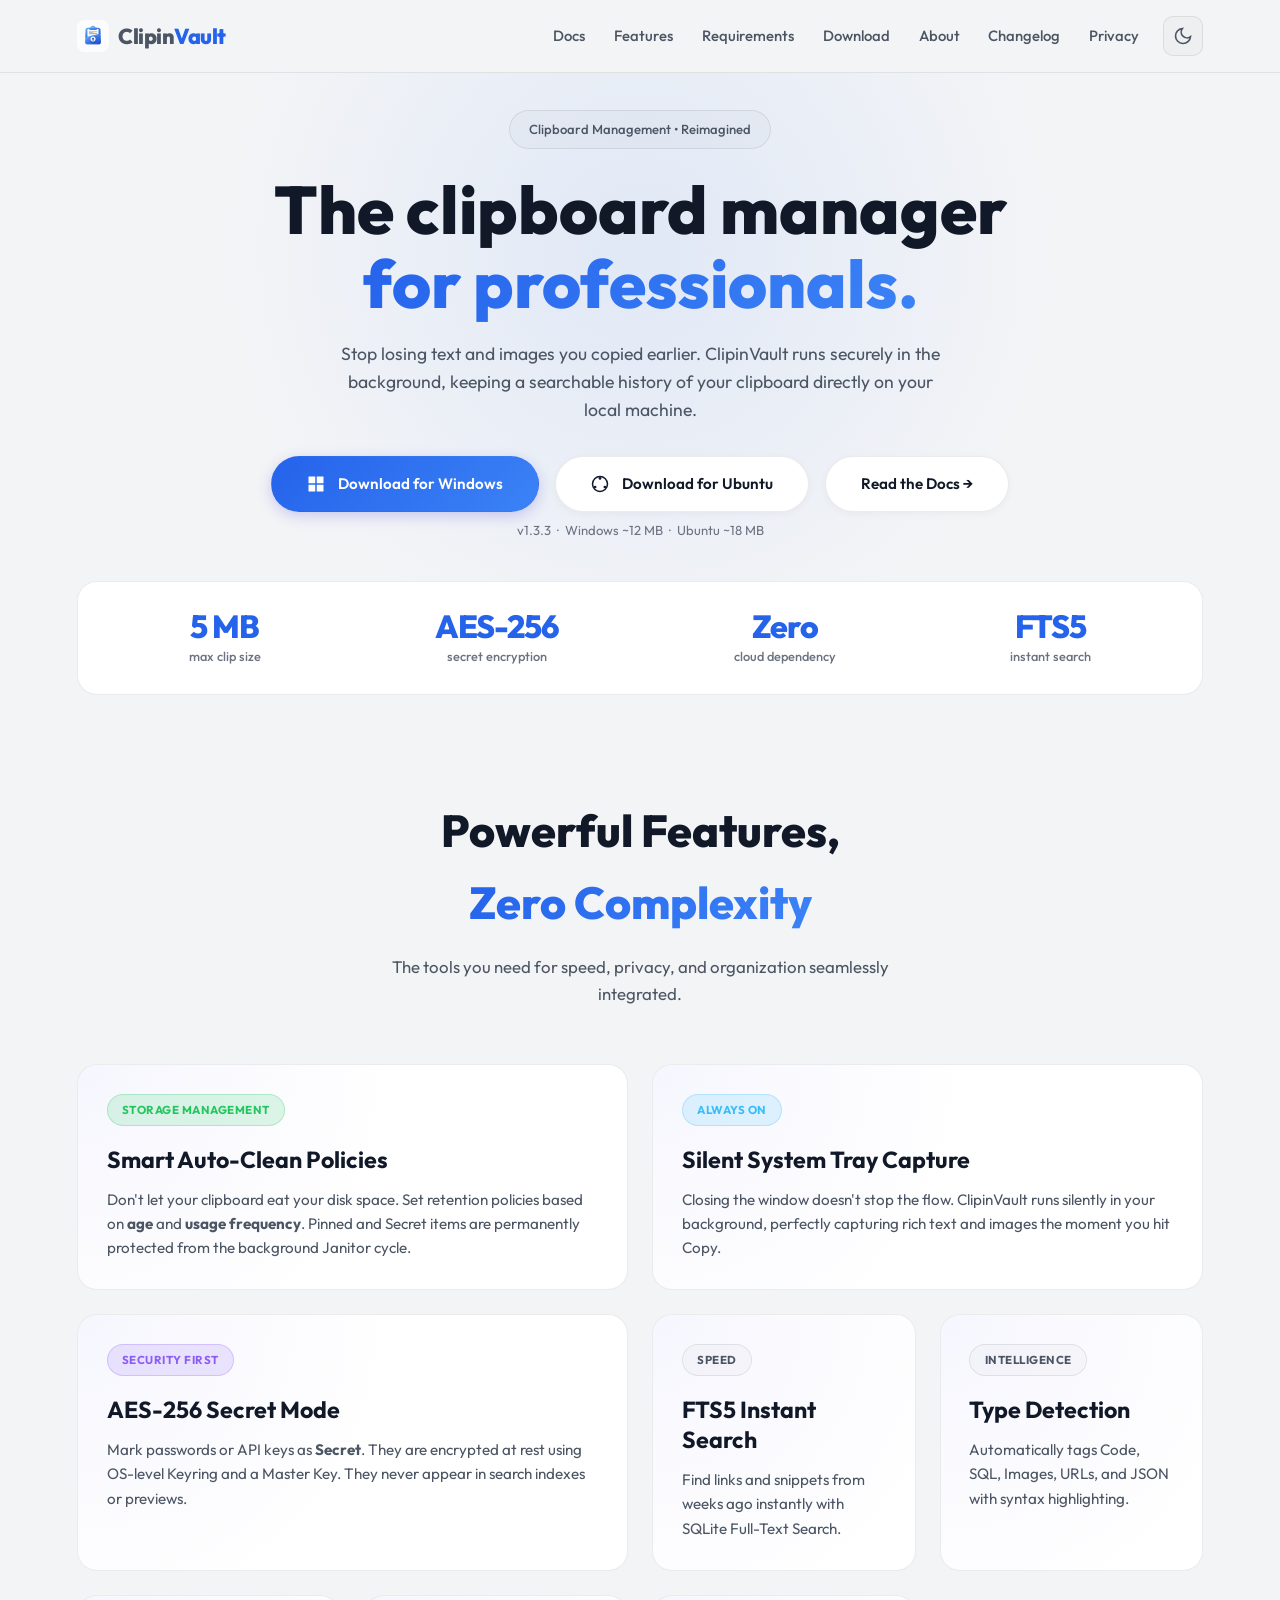
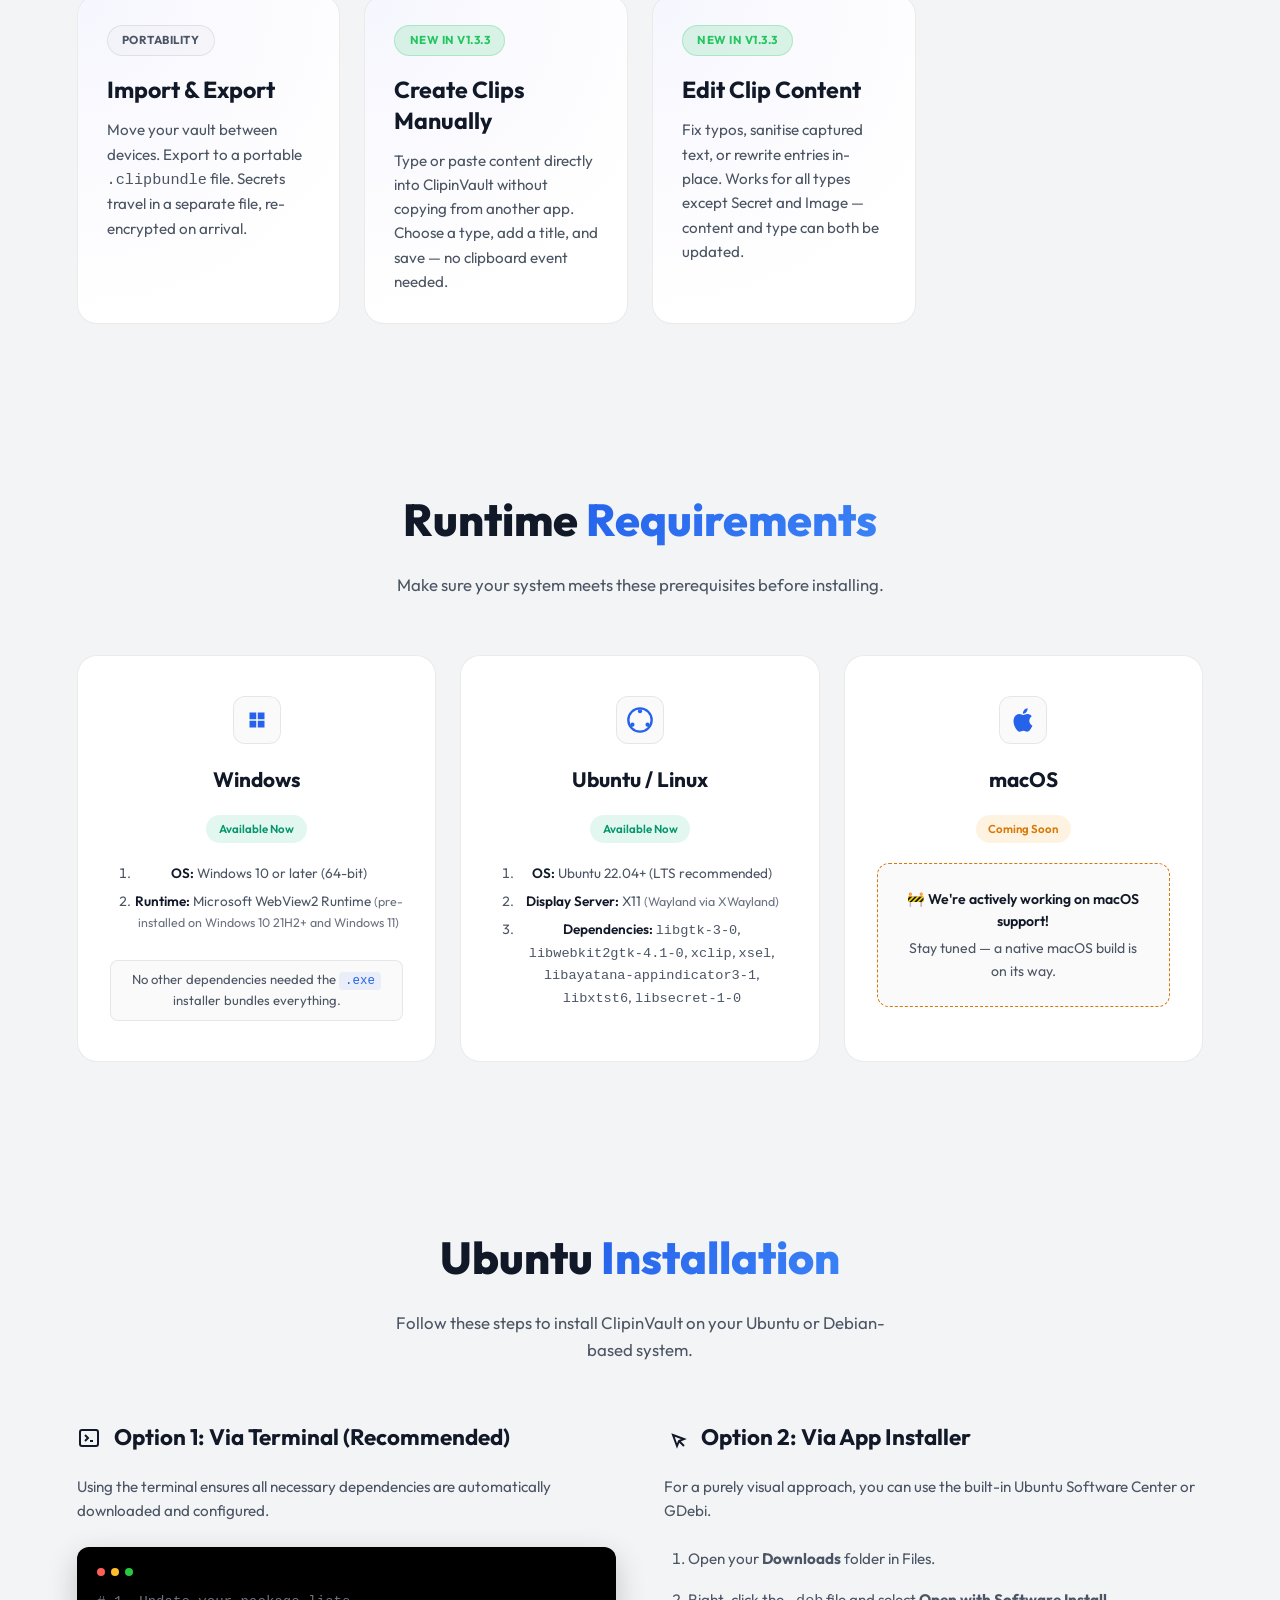
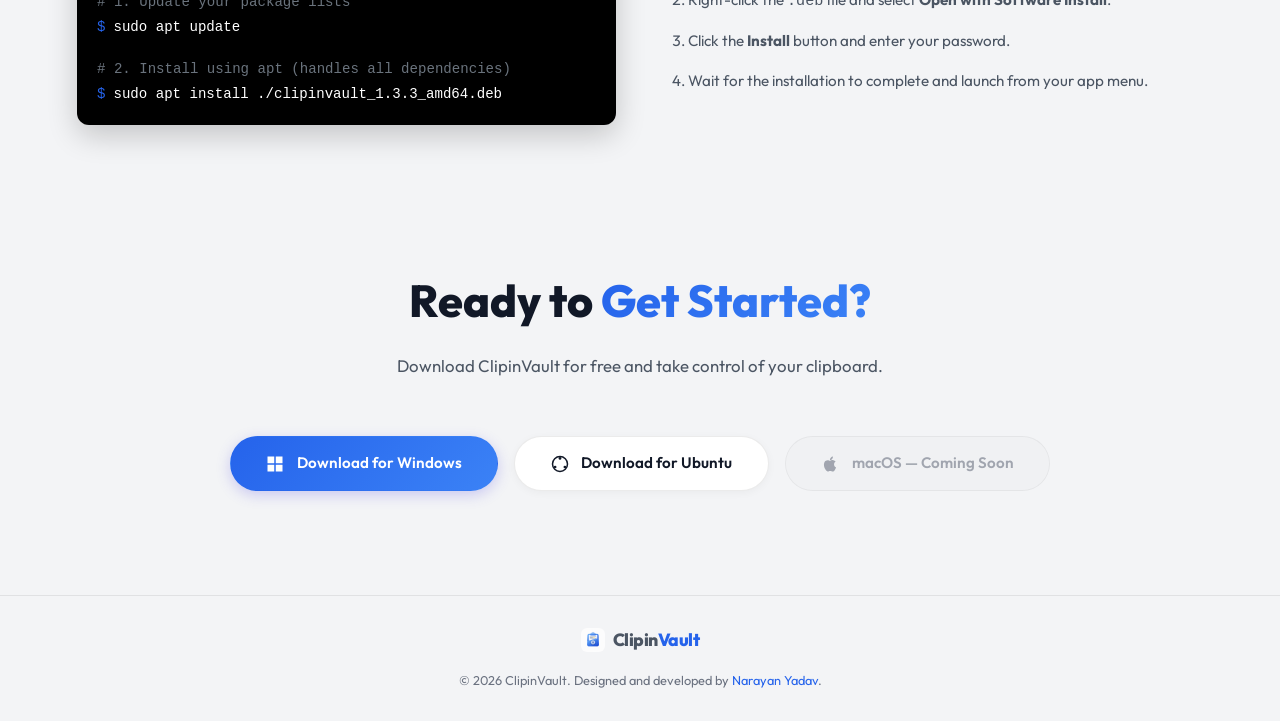
==== commit f8c6ab7b: "update the context and footer" ====
--- a/index.html
+++ b/index.html
@@ -153,7 +153,7 @@
         </p>
         <div class="cta-group">
           <a
-            href="https://github.com/nhyadav/clipinvault/releases/download/v1.3.3/ClipinVaultSetup.exe"
+            href="releases/v1.3.3/downloads/windows/ClipinVaultSetup.exe"
             class="btn btn-primary"
             id="dl-win-hero"
           >
@@ -161,7 +161,7 @@
             Download for Windows
           </a>
           <a
-            href="https://github.com/nhyadav/clipinvault/releases/download/v1.3.3/clipinvault_1.3.3_amd64.deb"
+            href="releases/v1.3.3/downloads/ubuntu/clipinvault_1.3.3_amd64.deb"
             class="btn btn-outline"
             download
             id="dl-ubuntu-hero"
@@ -513,7 +513,7 @@
         </div>
         <div class="cta-group anim-fade">
           <a
-            href="https://github.com/nhyadav/clipinvault/releases/download/v1.3.3/ClipinVaultSetup.exe"
+            href="releases/v1.3.3/downloads/windows/ClipinVaultSetup.exe"
             class="btn btn-primary"
             id="dl-win-cta"
           >
@@ -521,7 +521,7 @@
             Download for Windows
           </a>
           <a
-            href="https://github.com/nhyadav/clipinvault/releases/download/v1.3.3/clipinvault_1.3.3_amd64.deb"
+            href="releases/v1.3.3/downloads/ubuntu/clipinvault_1.3.3_amd64.deb"
             class="btn btn-outline"
             download
             id="dl-ubuntu-cta"
@@ -554,7 +554,7 @@
           </span>
         </div>
         <p class="footer-copy">
-          &copy; 2026 ClipinVault. All rights reserved. Designed and developed
+          &copy; 2026 ClipinVault. Designed and developed
           by
           <a href="https://github.com/nhyadav">Narayan Yadav</a>.
         </p>
--- a/style.css
+++ b/style.css
@@ -1307,7 +1307,6 @@
     grid-template-columns: 1fr;
     gap: 2rem;
   }
-
   .section-header-block,
   .changelog-meta {
     position: static;
@@ -2505,17 +2504,19 @@
 }
 .step-list li {
   counter-increment: step;
-  display: flex;
-  gap: 14px;
+  position: relative;
+  padding-left: 42px;
   margin-bottom: 1rem;
-  align-items: flex-start;
   font-size: 0.97rem;
   color: var(--text2);
   line-height: 1.6;
 }
 .step-list li::before {
   content: counter(step);
-  min-width: 28px;
+  position: absolute;
+  left: 0;
+  top: 2px;
+  width: 28px;
   height: 28px;
   border-radius: 50%;
   background: var(--accent);
@@ -2525,8 +2526,11 @@
   display: flex;
   align-items: center;
   justify-content: center;
-  flex-shrink: 0;
-  margin-top: 2px;
+}
+/* Prevent multi-word button labels and keyboard shortcuts from splitting across lines */
+.step-list li strong,
+.step-list li kbd {
+  white-space: nowrap;
 }
 
 /* Content type badges */
@@ -2687,3 +2691,118 @@
 @media (max-width: 360px) {
   .docs-page-hero h1 { font-size: 1.8rem; }
 }
+
+/* ===== ENHANCEMENT PACK 2 ===== */
+
+/* Docs: column borders + zebra-striping for Content Types table */
+.docs-table th { border-right: 1px solid var(--border); }
+.docs-table td { border-right: 1px solid var(--border); }
+.docs-table th:last-child, .docs-table td:last-child { border-right: none; }
+.docs-table tbody tr:nth-child(even) td { background: var(--bg-elevated); }
+.docs-table tbody tr:nth-child(even):hover td { background: var(--glass); }
+
+/* Docs: click-to-copy on step-list code — keep visual style unchanged, add ring on hover */
+.step-list li code {
+  cursor: pointer;
+  user-select: all;
+  transition: box-shadow 0.15s, background 0.15s;
+}
+.step-list li code:hover {
+  box-shadow: 0 0 0 2px rgba(59,130,246,0.25);
+}
+.step-list li code.code-copied {
+  background: rgba(34,197,94,0.15);
+  color: #22c55e;
+  box-shadow: 0 0 0 2px rgba(34,197,94,0.35);
+}
+
+/* Changelog: version subtitle ("The Editing Update") */
+.version-subtitle {
+  font-size: 0.88rem;
+  font-weight: 600;
+  color: var(--text3);
+  letter-spacing: 0.01em;
+  font-style: italic;
+}
+/* Changelog: feature-name bullet pattern */
+.changelog-content ul { padding-left: 1.1rem; margin: 0; }
+.changelog-content ul li {
+  margin-bottom: 0.55rem;
+  color: var(--text2);
+  font-size: 0.94rem;
+  line-height: 1.65;
+}
+.changelog-content ul li strong { color: var(--text); font-weight: 600; }
+
+/* Privacy: TL;DR highlight box */
+.privacy-tldr {
+  display: flex;
+  align-items: flex-start;
+  gap: 14px;
+  background: rgba(34,197,94,0.07);
+  border: 1.5px solid rgba(34,197,94,0.28);
+  border-radius: 14px;
+  padding: 1.1rem 1.4rem;
+  margin: 1.8rem auto 0;
+  max-width: 700px;
+  text-align: left;
+}
+.privacy-tldr-icon { font-size: 1.6rem; line-height: 1; flex-shrink: 0; margin-top: 2px; }
+.privacy-tldr-text { font-size: 1rem; font-weight: 500; color: var(--text); line-height: 1.65; }
+.privacy-tldr-text strong { color: #4ade80; }
+
+/* Privacy: trust badge icon sits above h2 so heading gets full column width */
+/* Privacy: reduce h2 to fit the narrow left column at all viewport sizes */
+.privacy-section h2 {
+  font-size: 1.4rem;
+  margin: 0;
+}
+
+/* About: avatar + story header */
+.about-story-header {
+  display: flex;
+  align-items: center;
+  gap: 1.2rem;
+  margin-bottom: 1.2rem;
+}
+.about-avatar {
+  width: 62px;
+  height: 62px;
+  border-radius: 50%;
+  background: linear-gradient(135deg, var(--accent), #8b5cf6);
+  display: flex;
+  align-items: center;
+  justify-content: center;
+  font-size: 1.4rem;
+  font-weight: 800;
+  color: #fff;
+  flex-shrink: 0;
+  font-family: "Outfit", sans-serif;
+  box-shadow: 0 4px 20px rgba(59,130,246,0.3);
+  letter-spacing: -0.5px;
+}
+.about-avatar-meta { display: flex; flex-direction: column; gap: 0.15rem; }
+.about-avatar-meta h2 { margin: 0; line-height: 1.2; }
+.about-avatar-meta .section-tag { margin: 0; }
+
+/* About: stylized blockquote */
+.about-blockquote {
+  border-left: 3px solid var(--accent);
+  padding: 0.8rem 1.2rem;
+  margin: 0 0 1.4rem;
+  background: var(--bg-elevated);
+  border-radius: 0 10px 10px 0;
+  font-size: 1.08rem;
+  font-weight: 600;
+  font-style: italic;
+  color: var(--text);
+  line-height: 1.6;
+}
+.about-blockquote-footer {
+  display: block;
+  font-size: 0.82rem;
+  font-style: normal;
+  font-weight: 500;
+  color: var(--text3);
+  margin-top: 0.5rem;
+}
